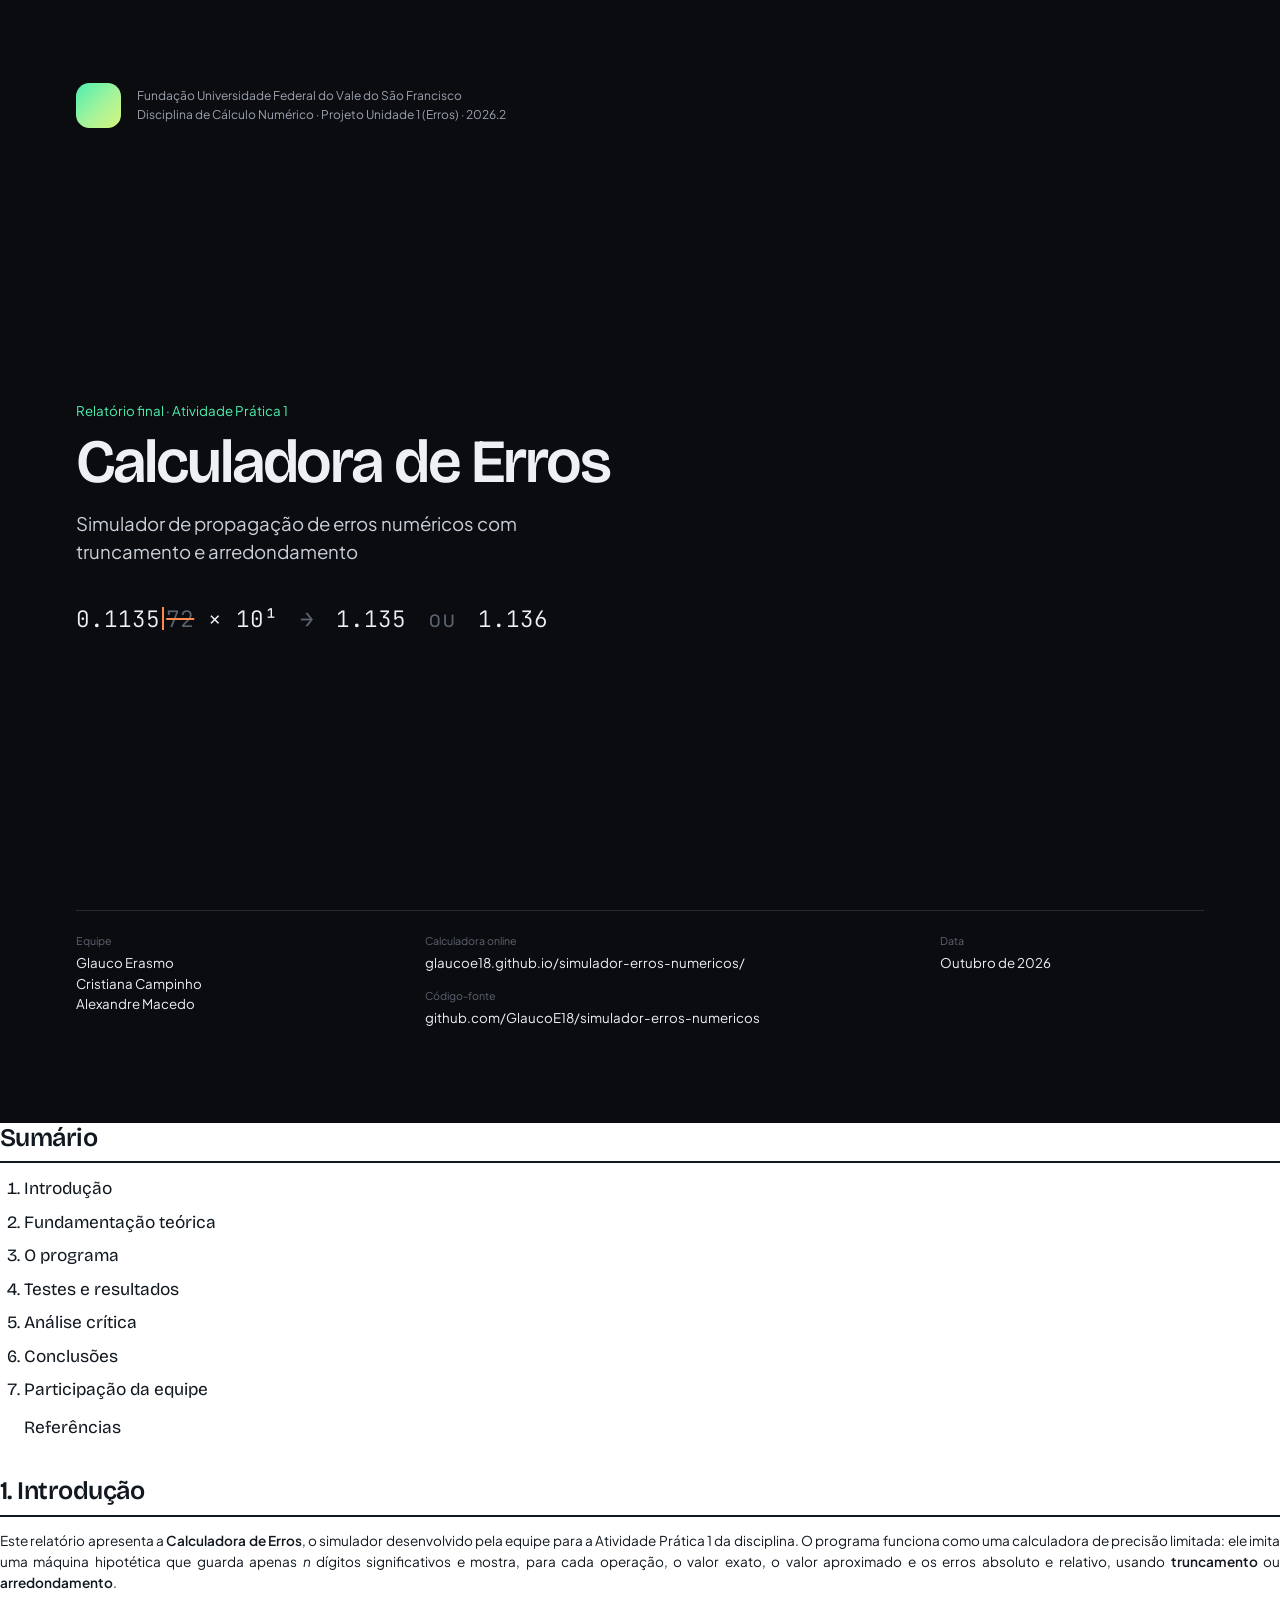
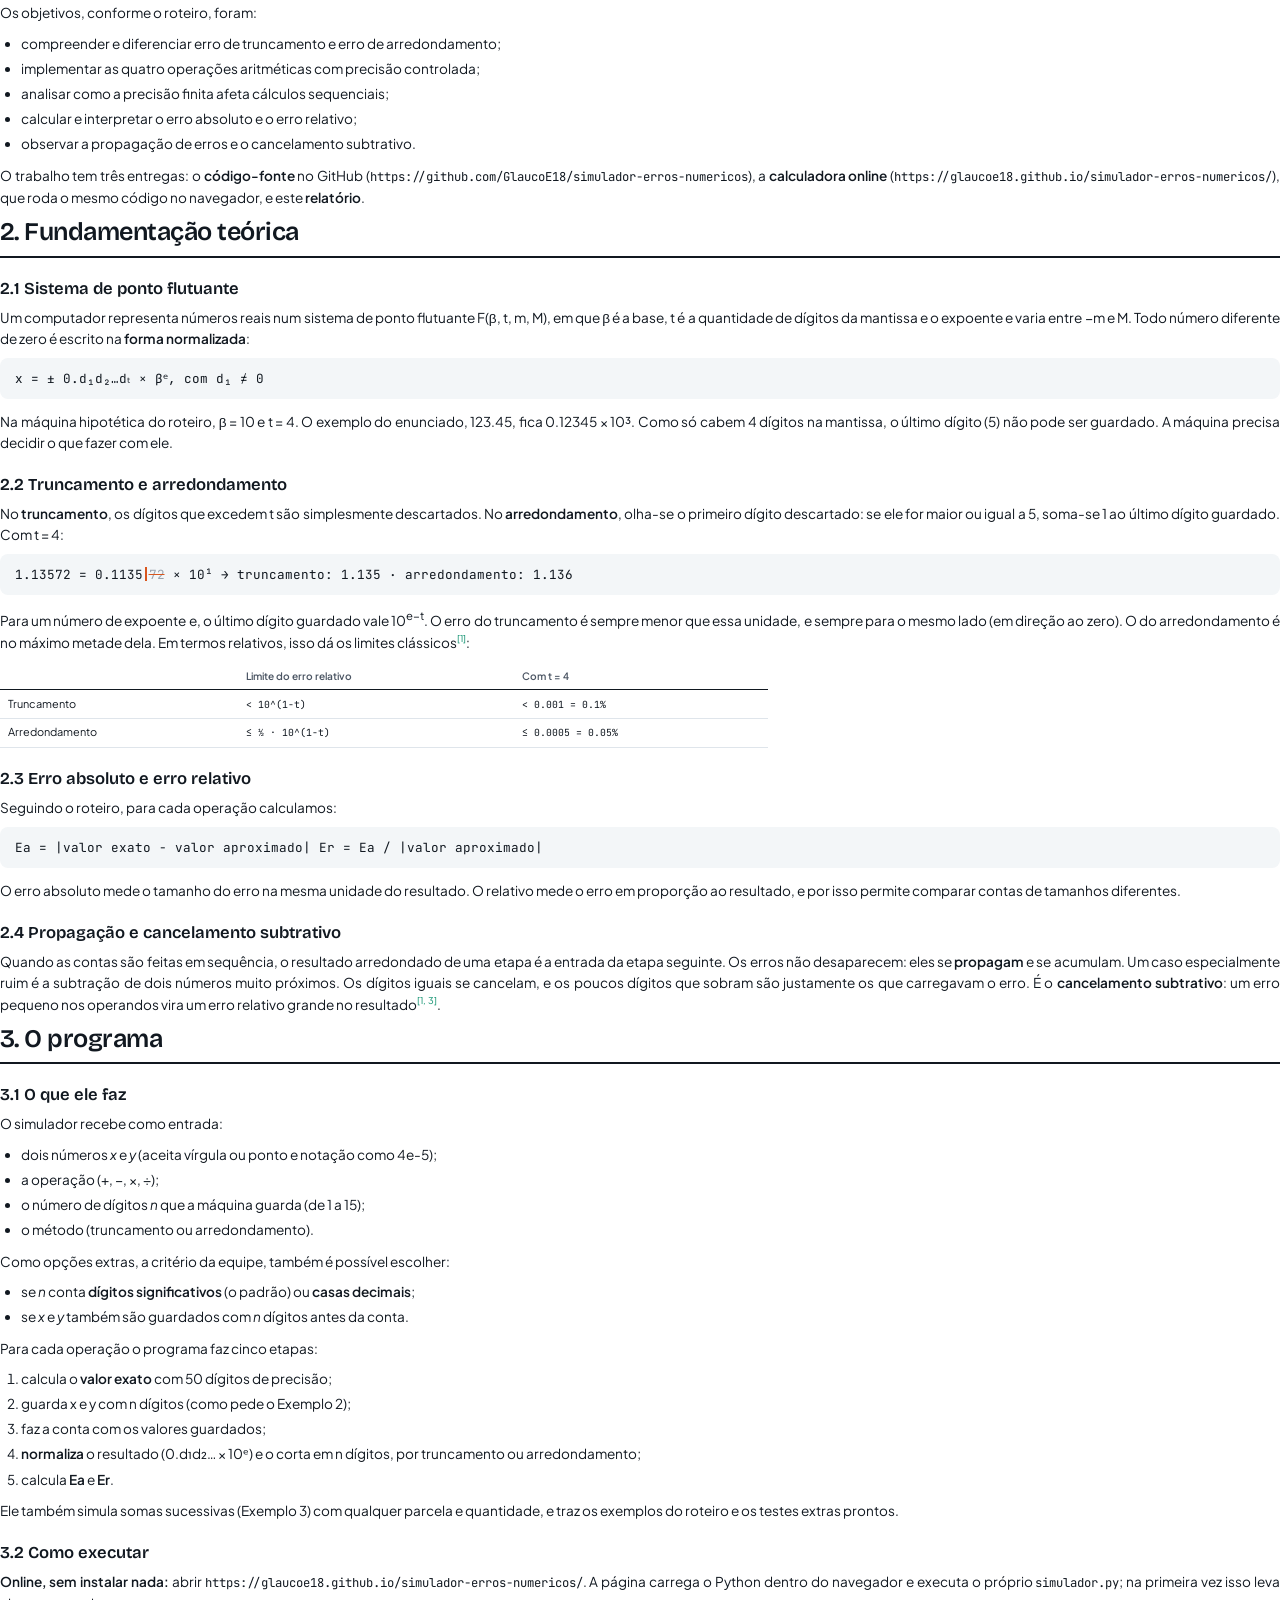
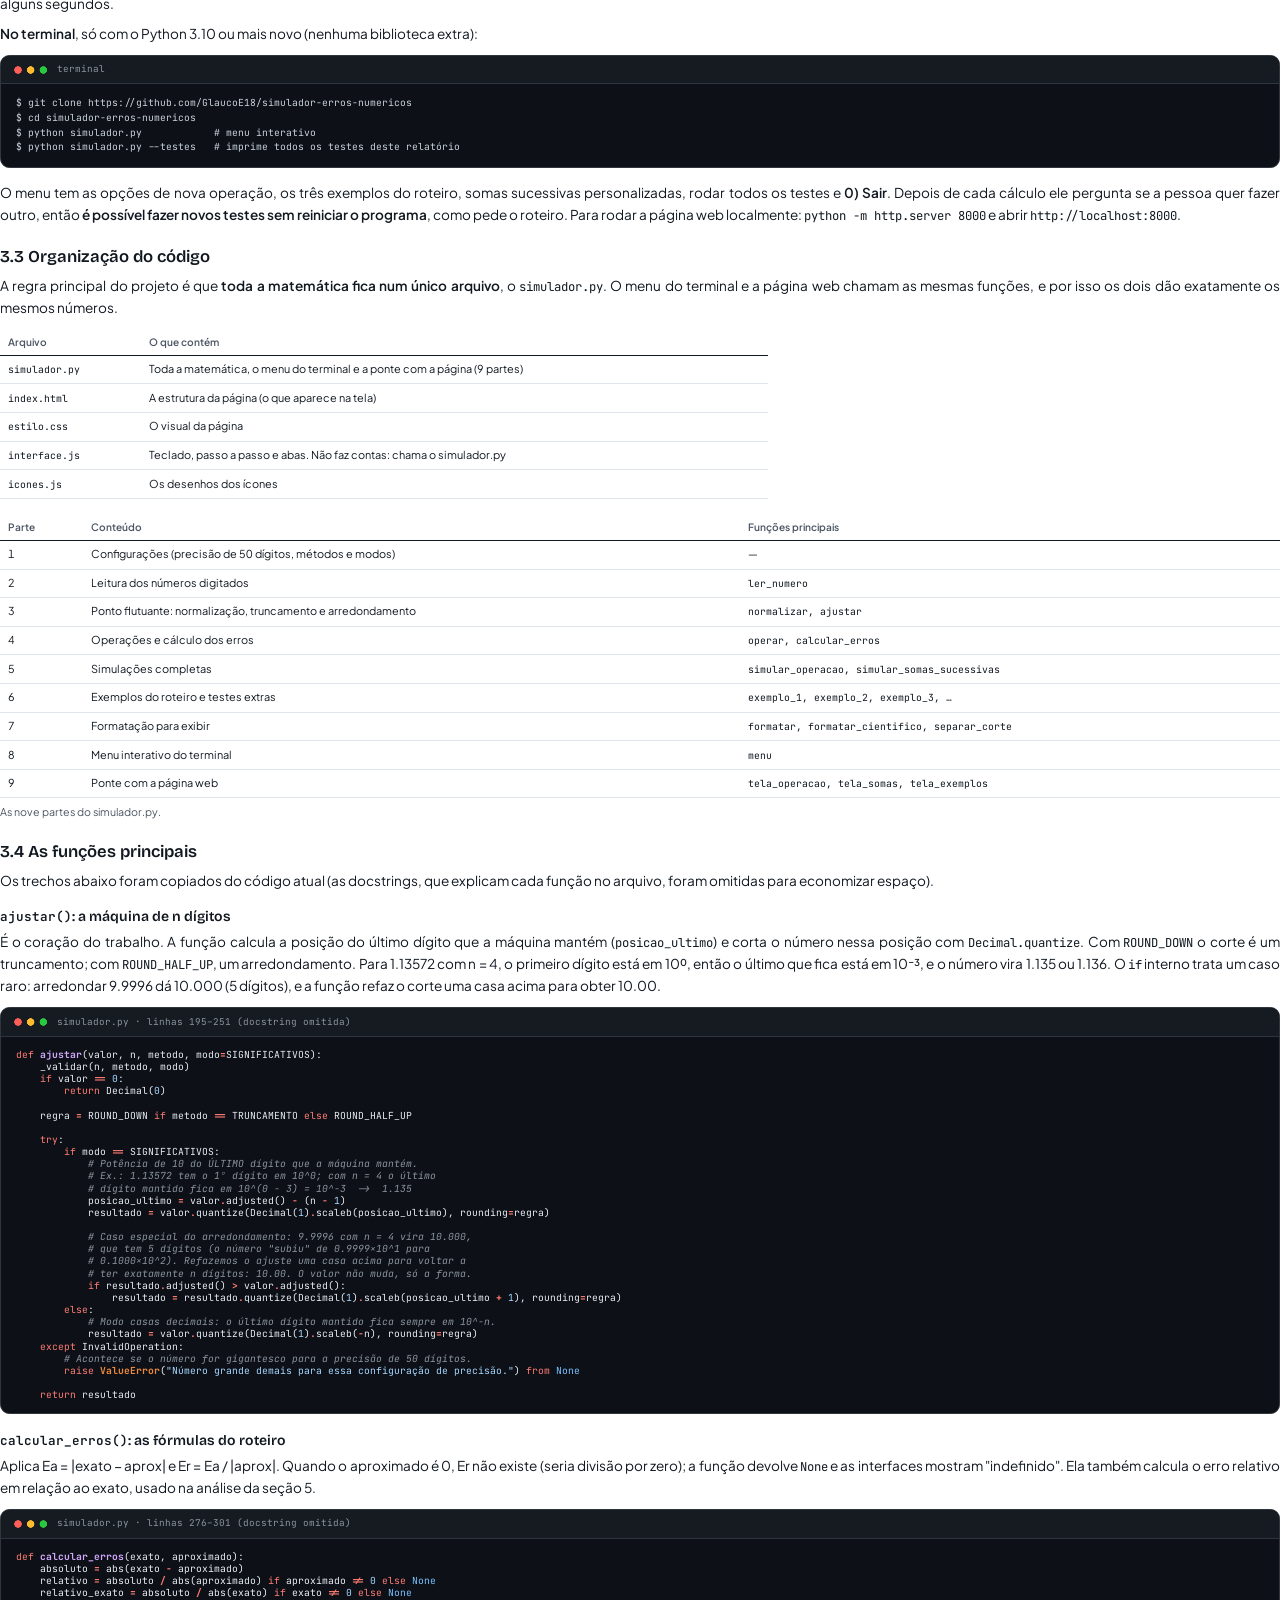
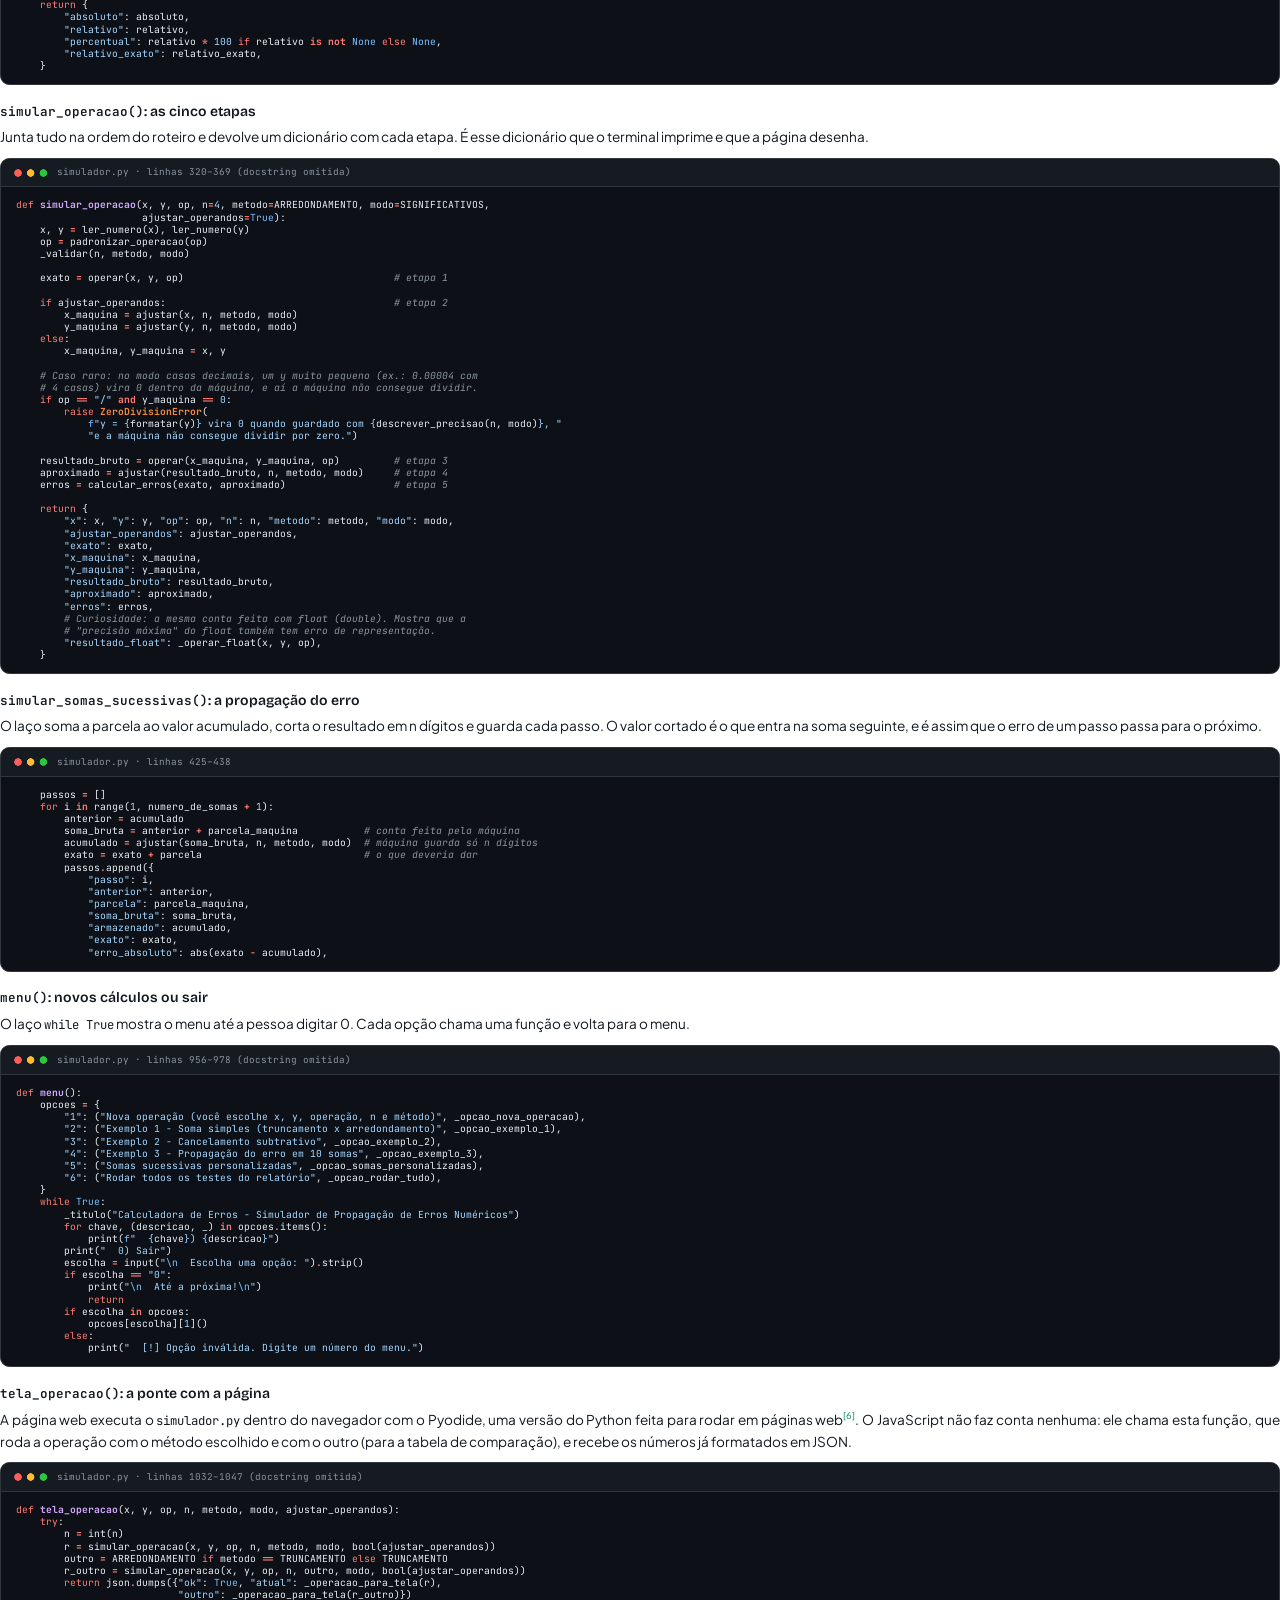
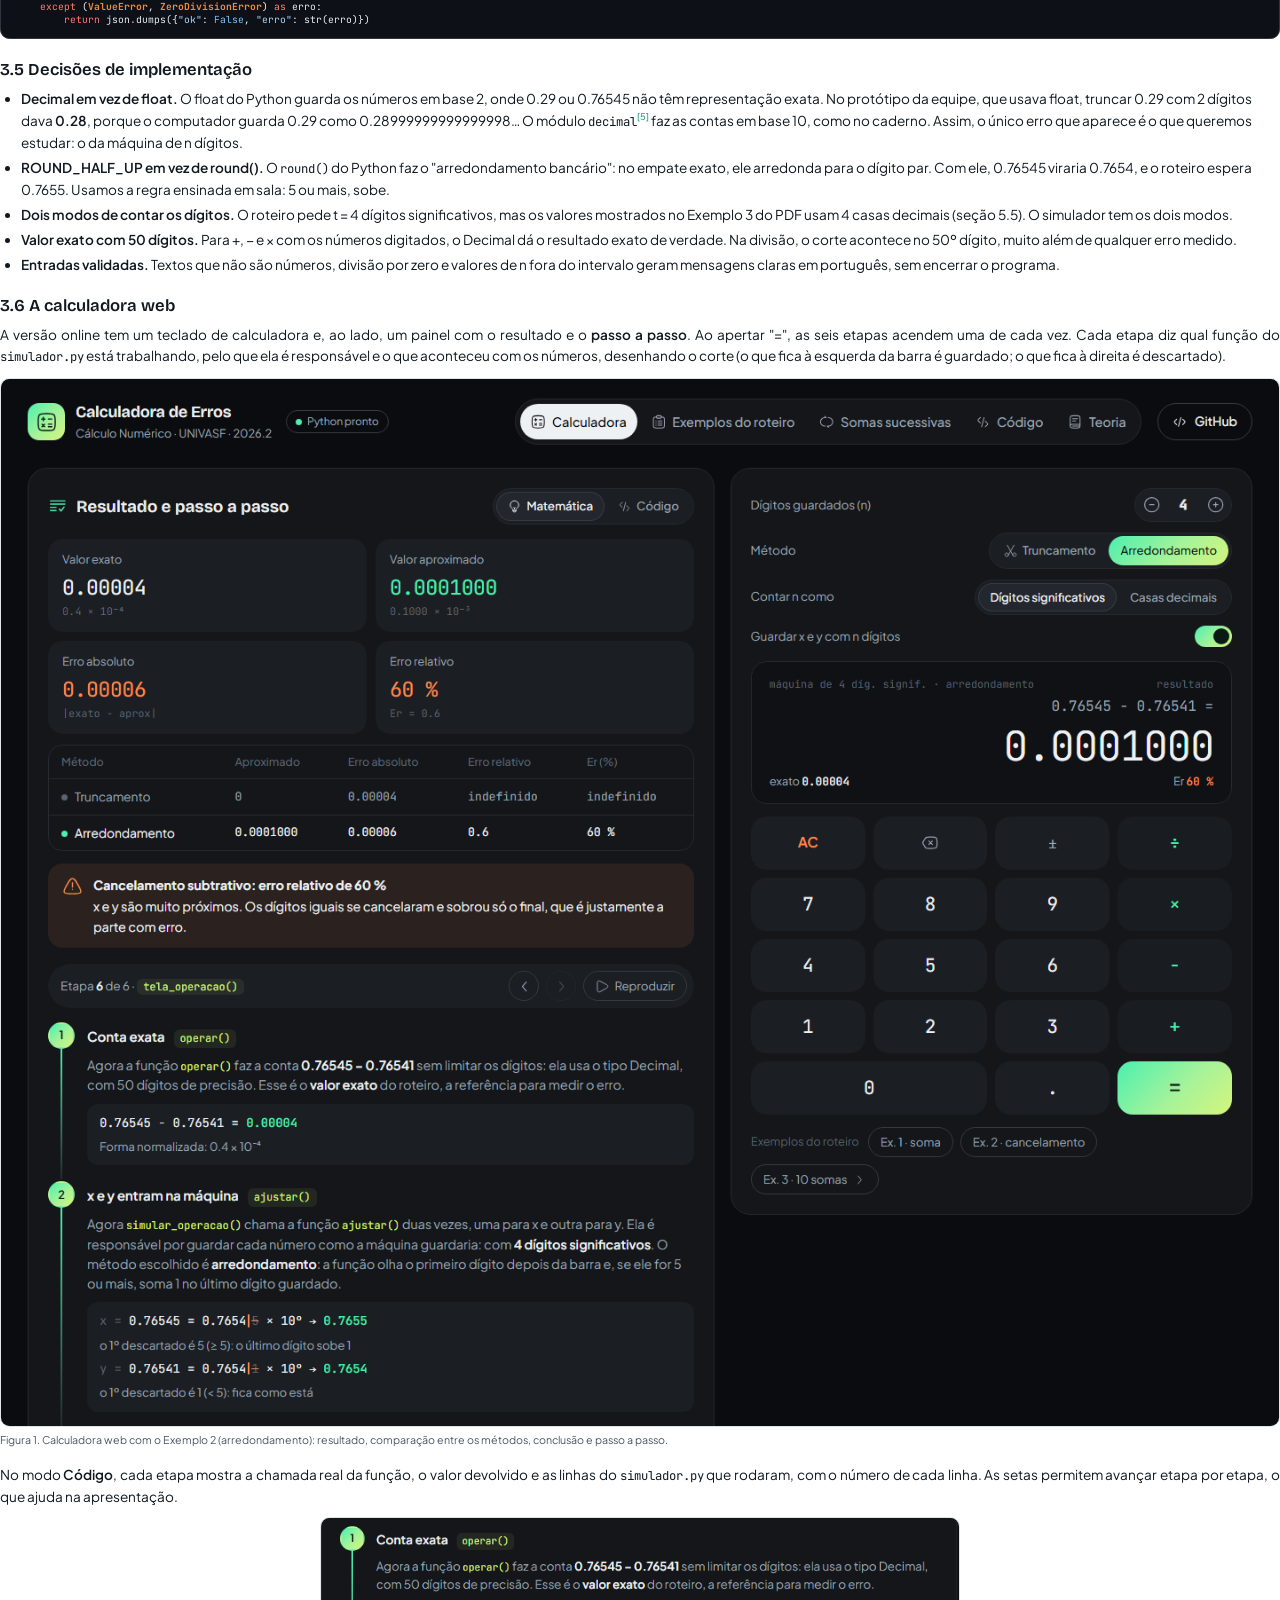
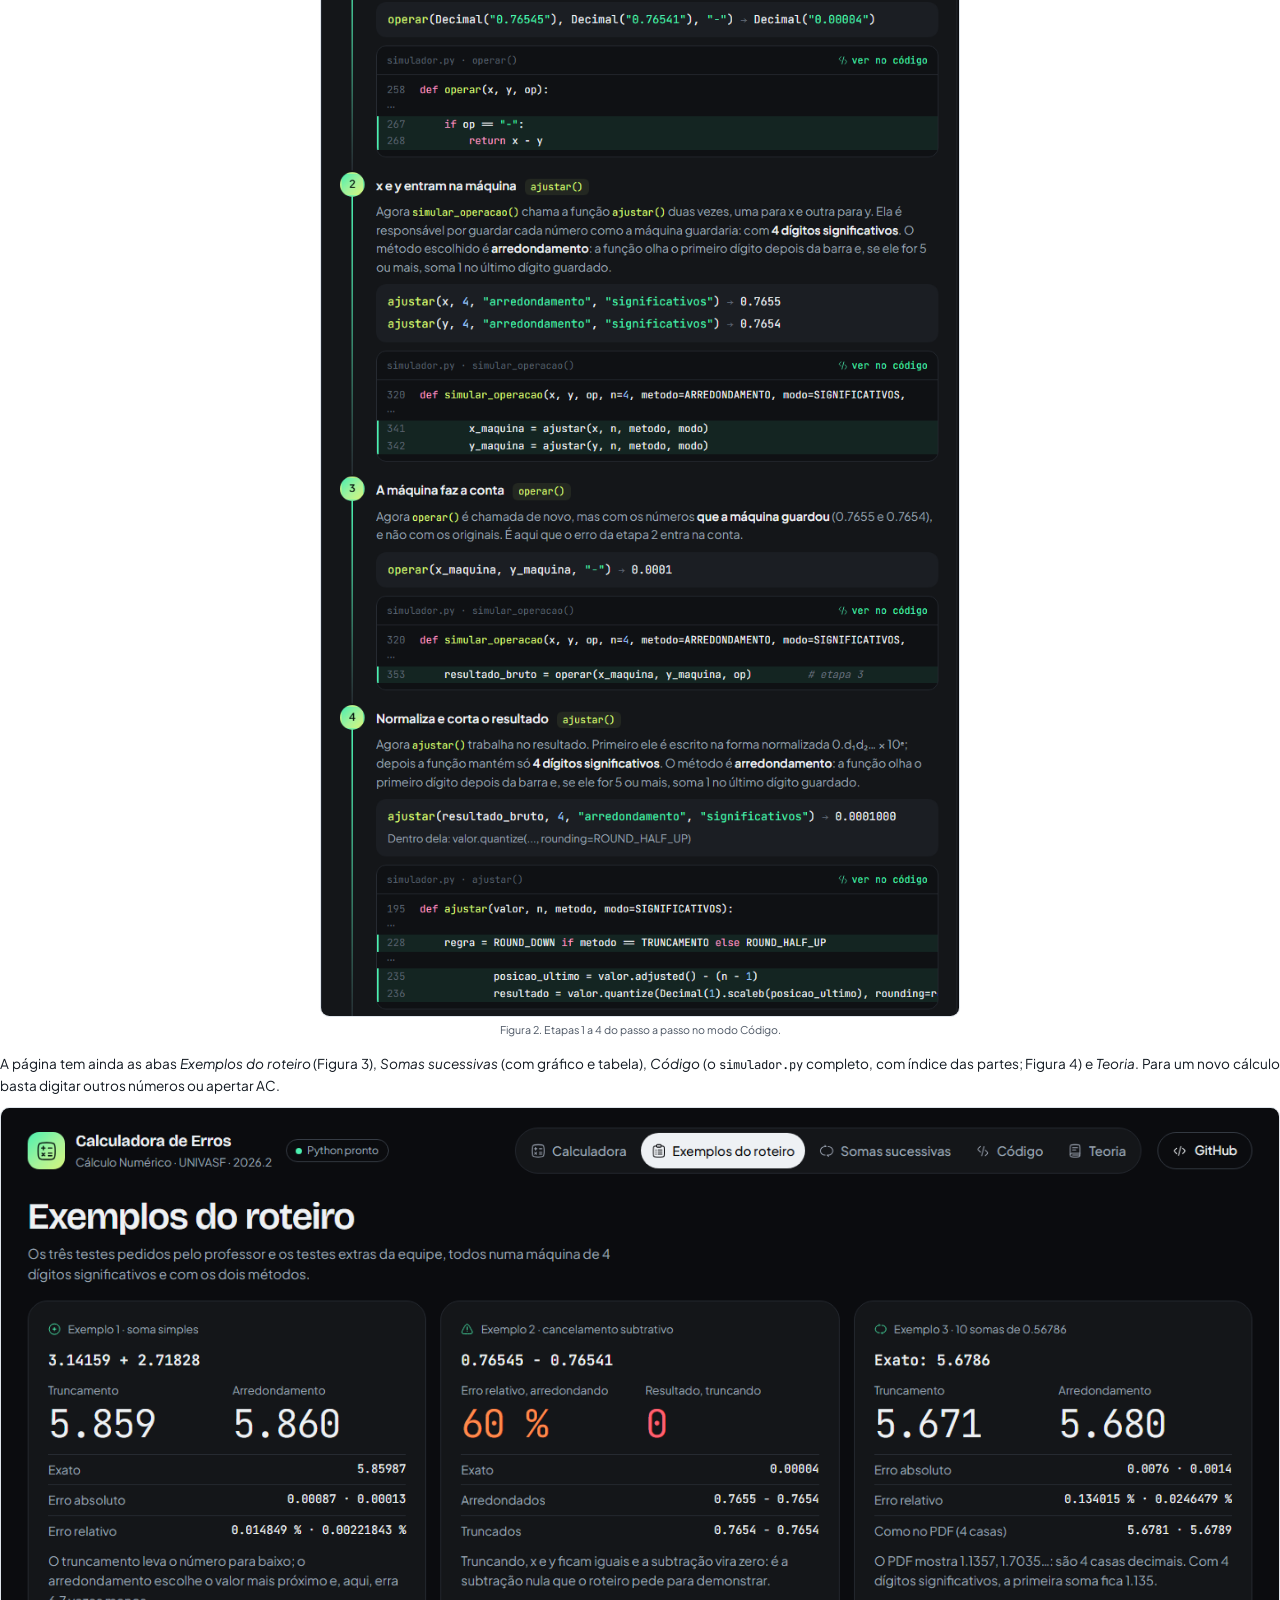
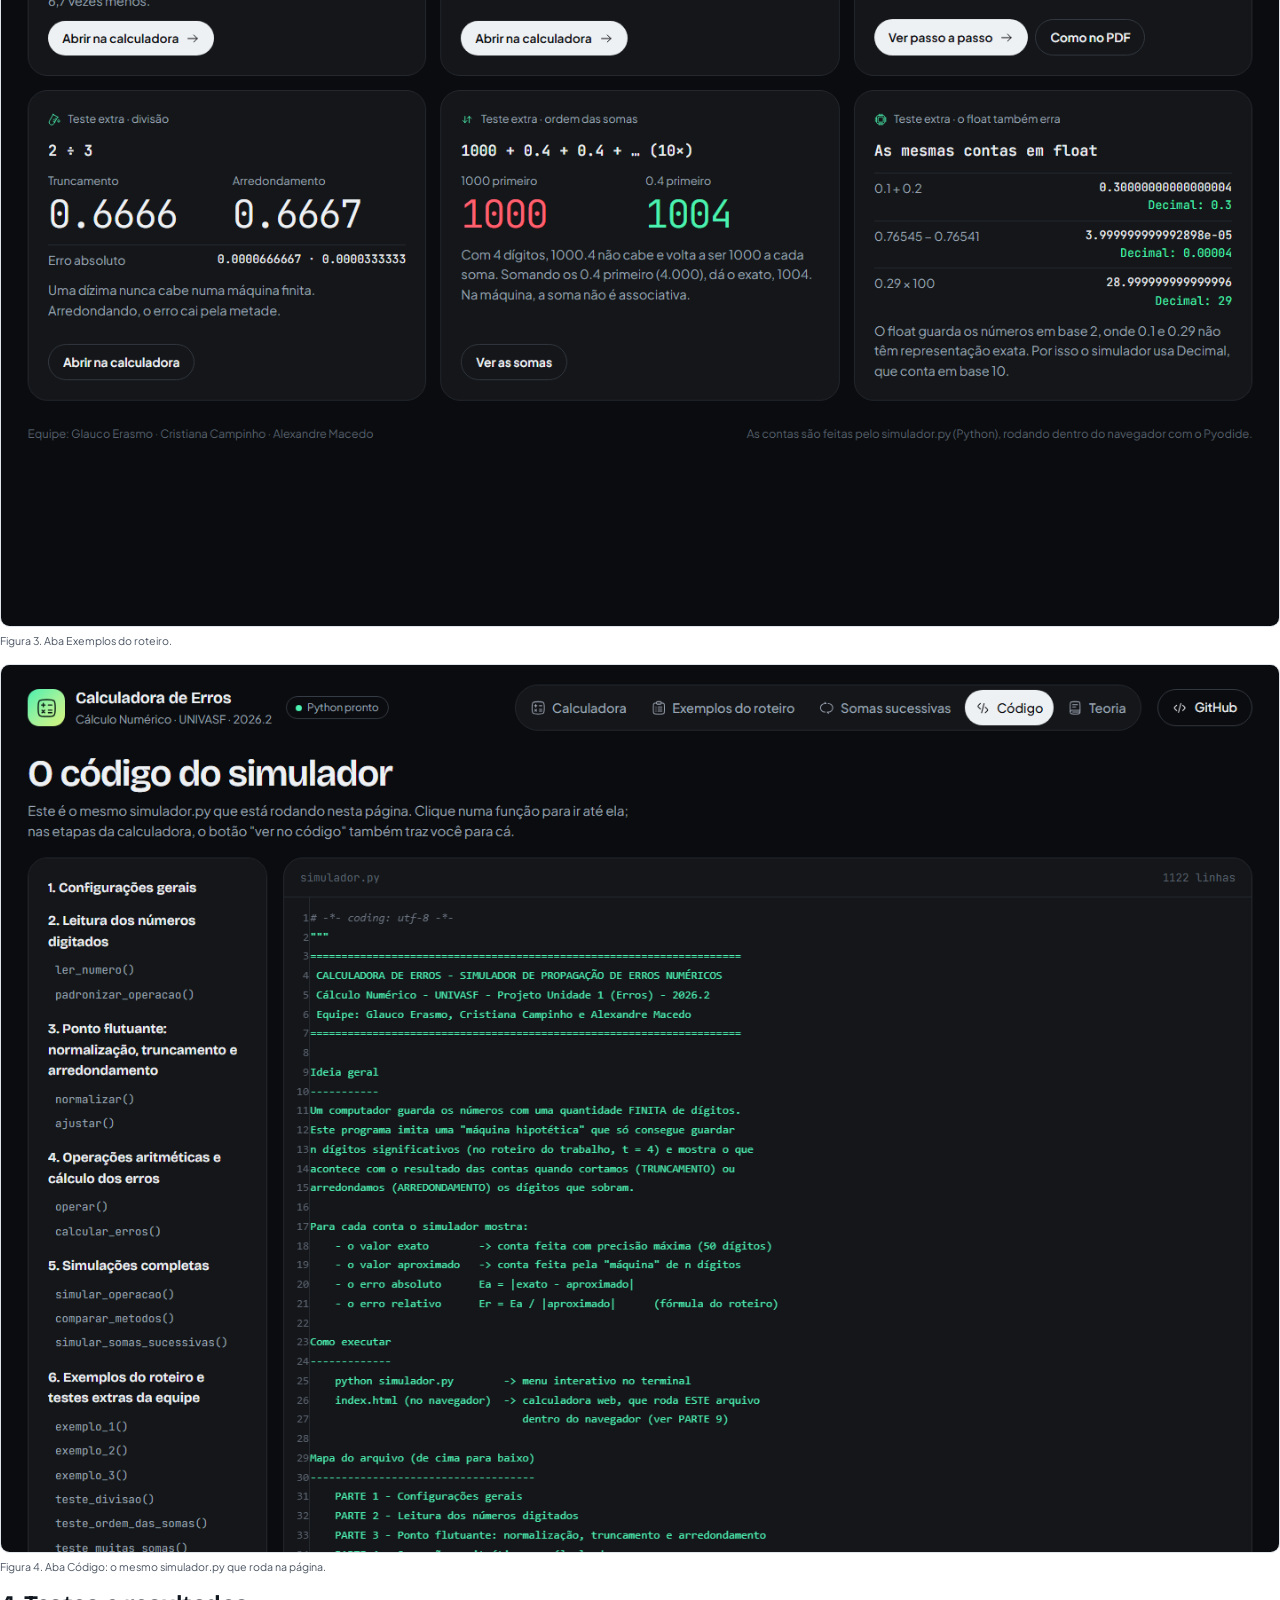
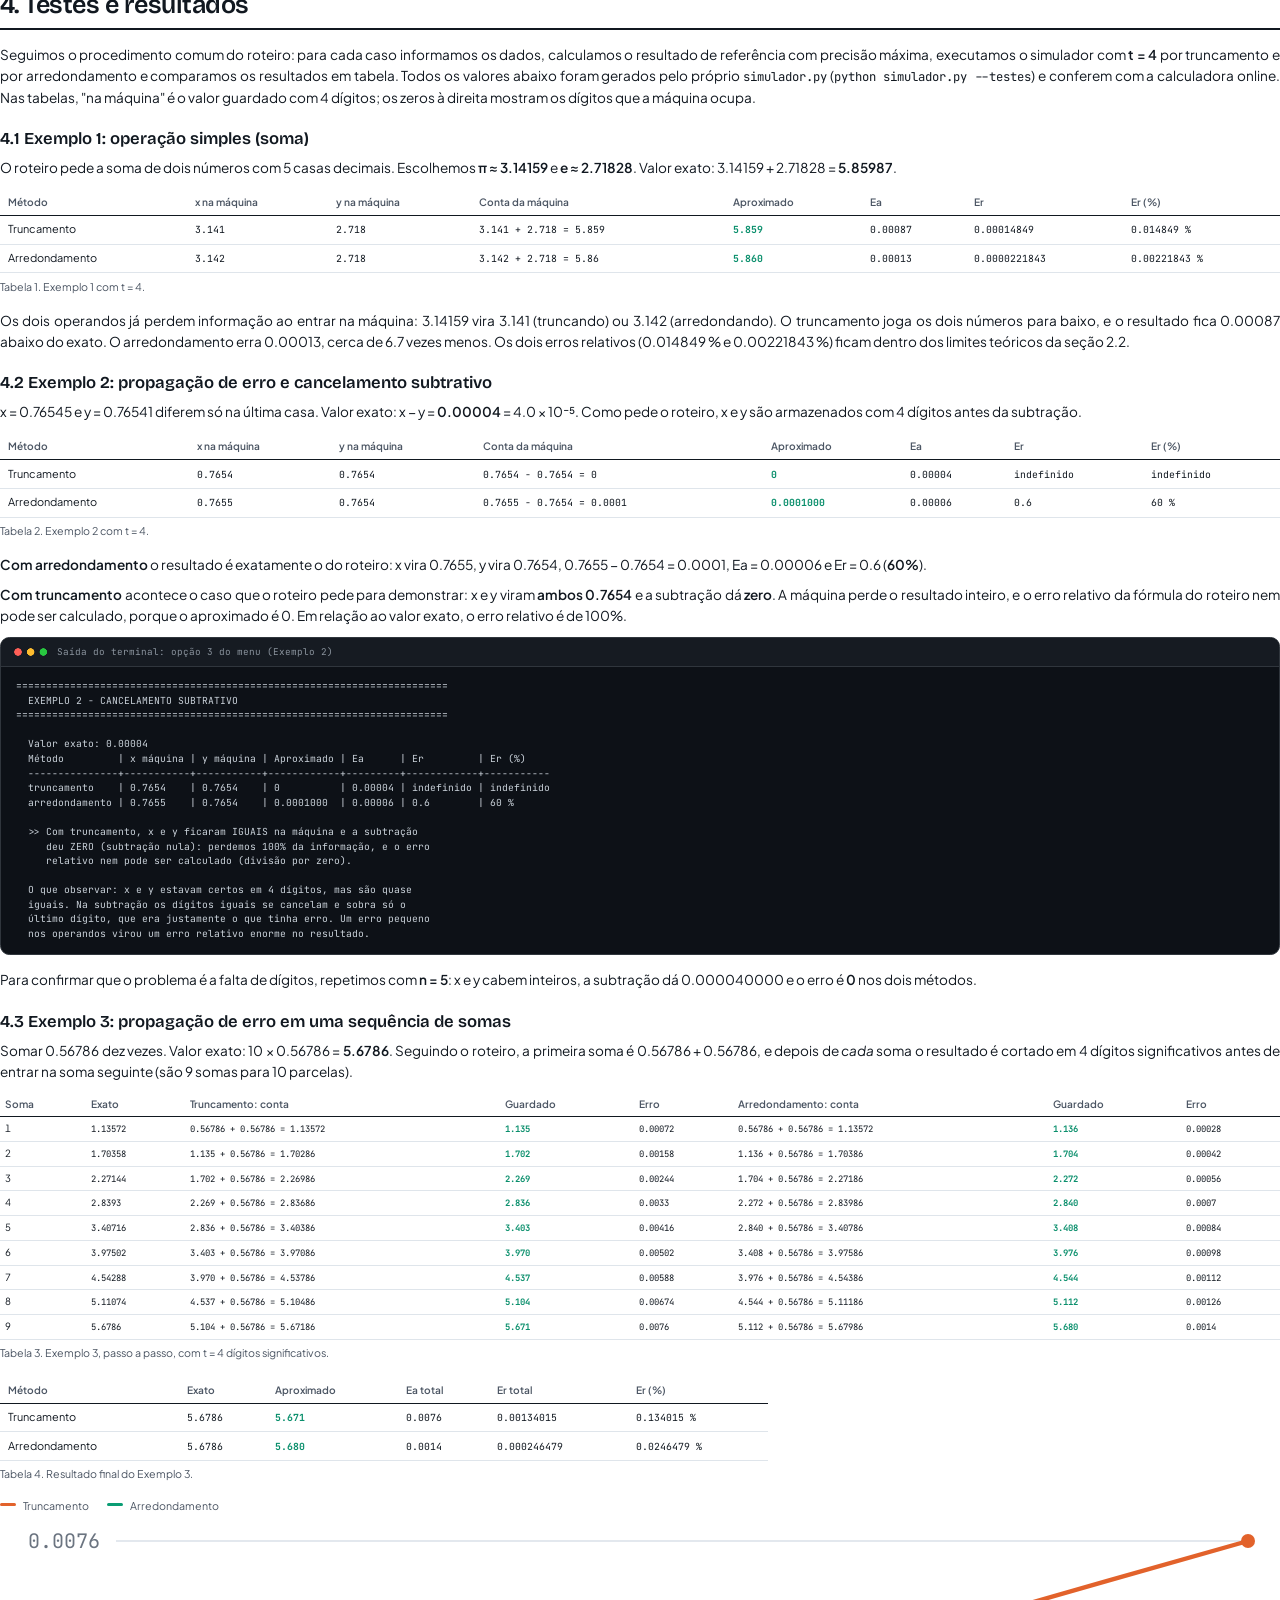
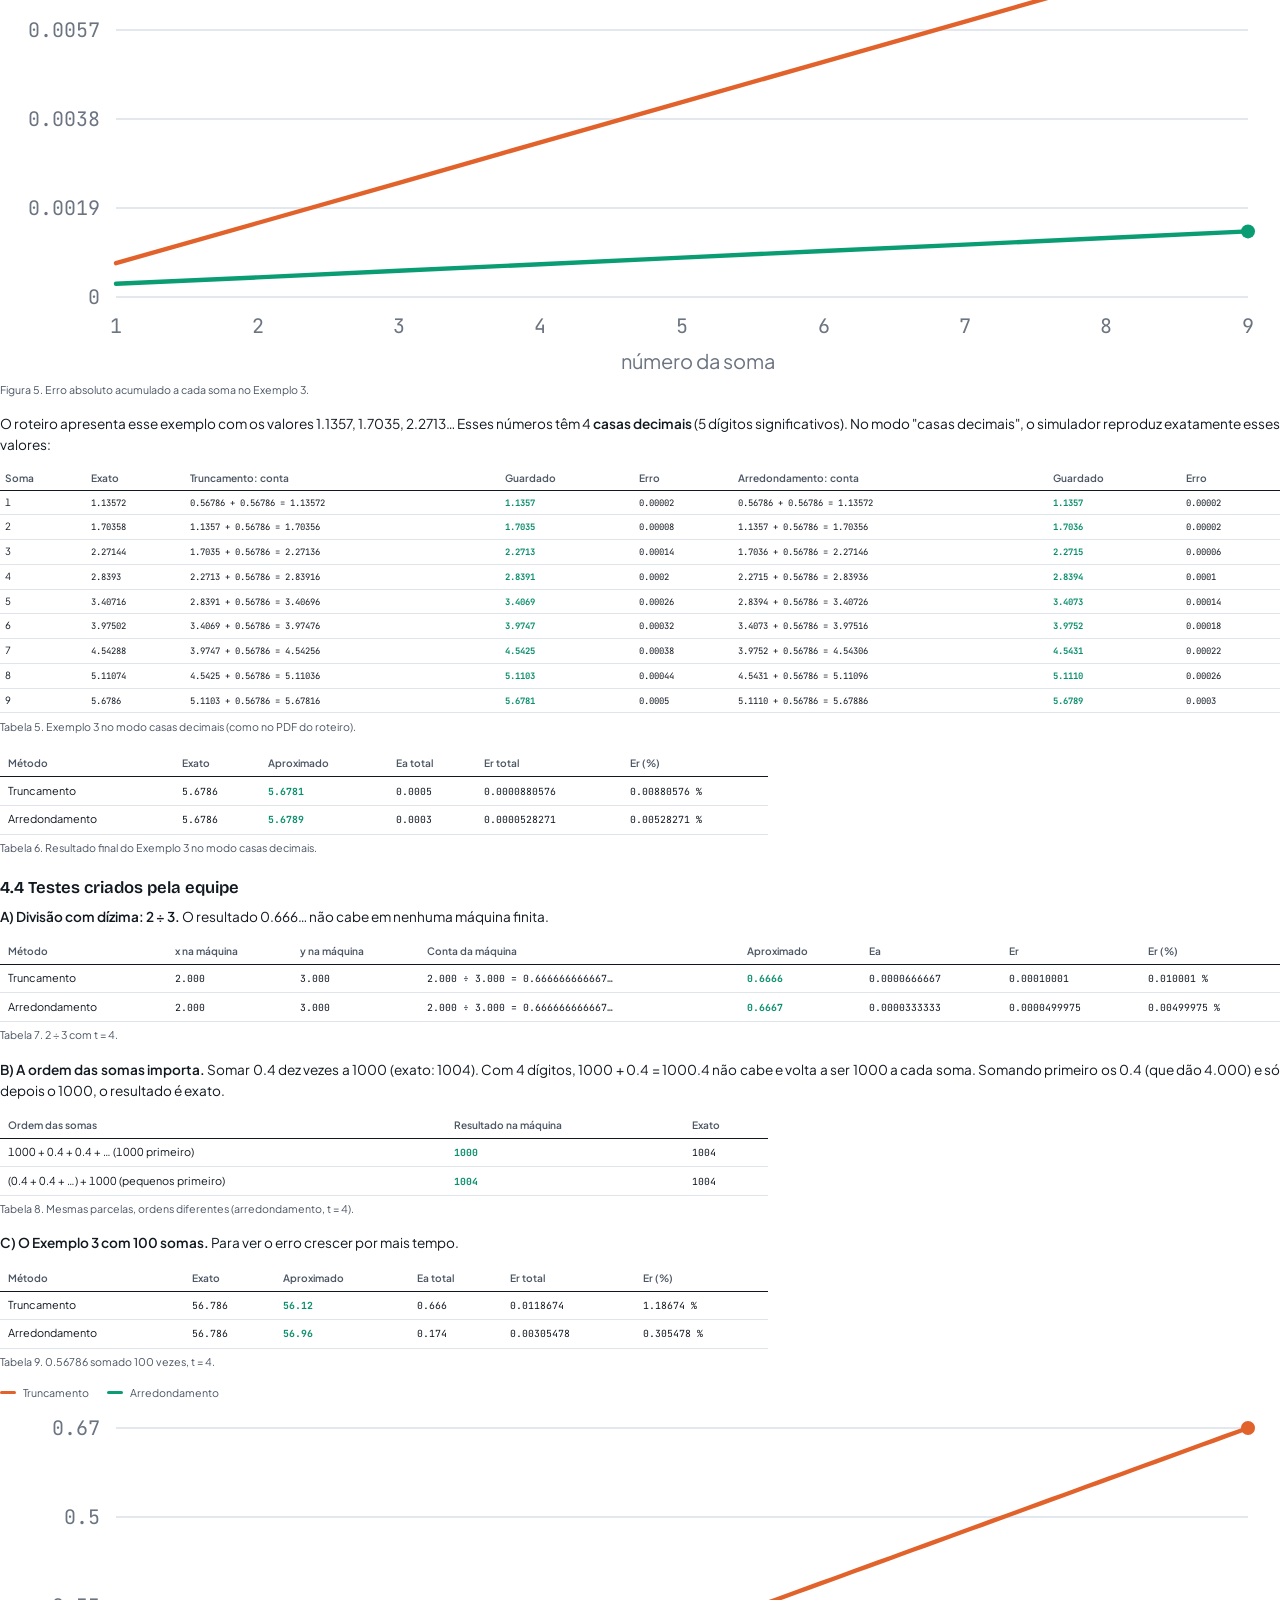
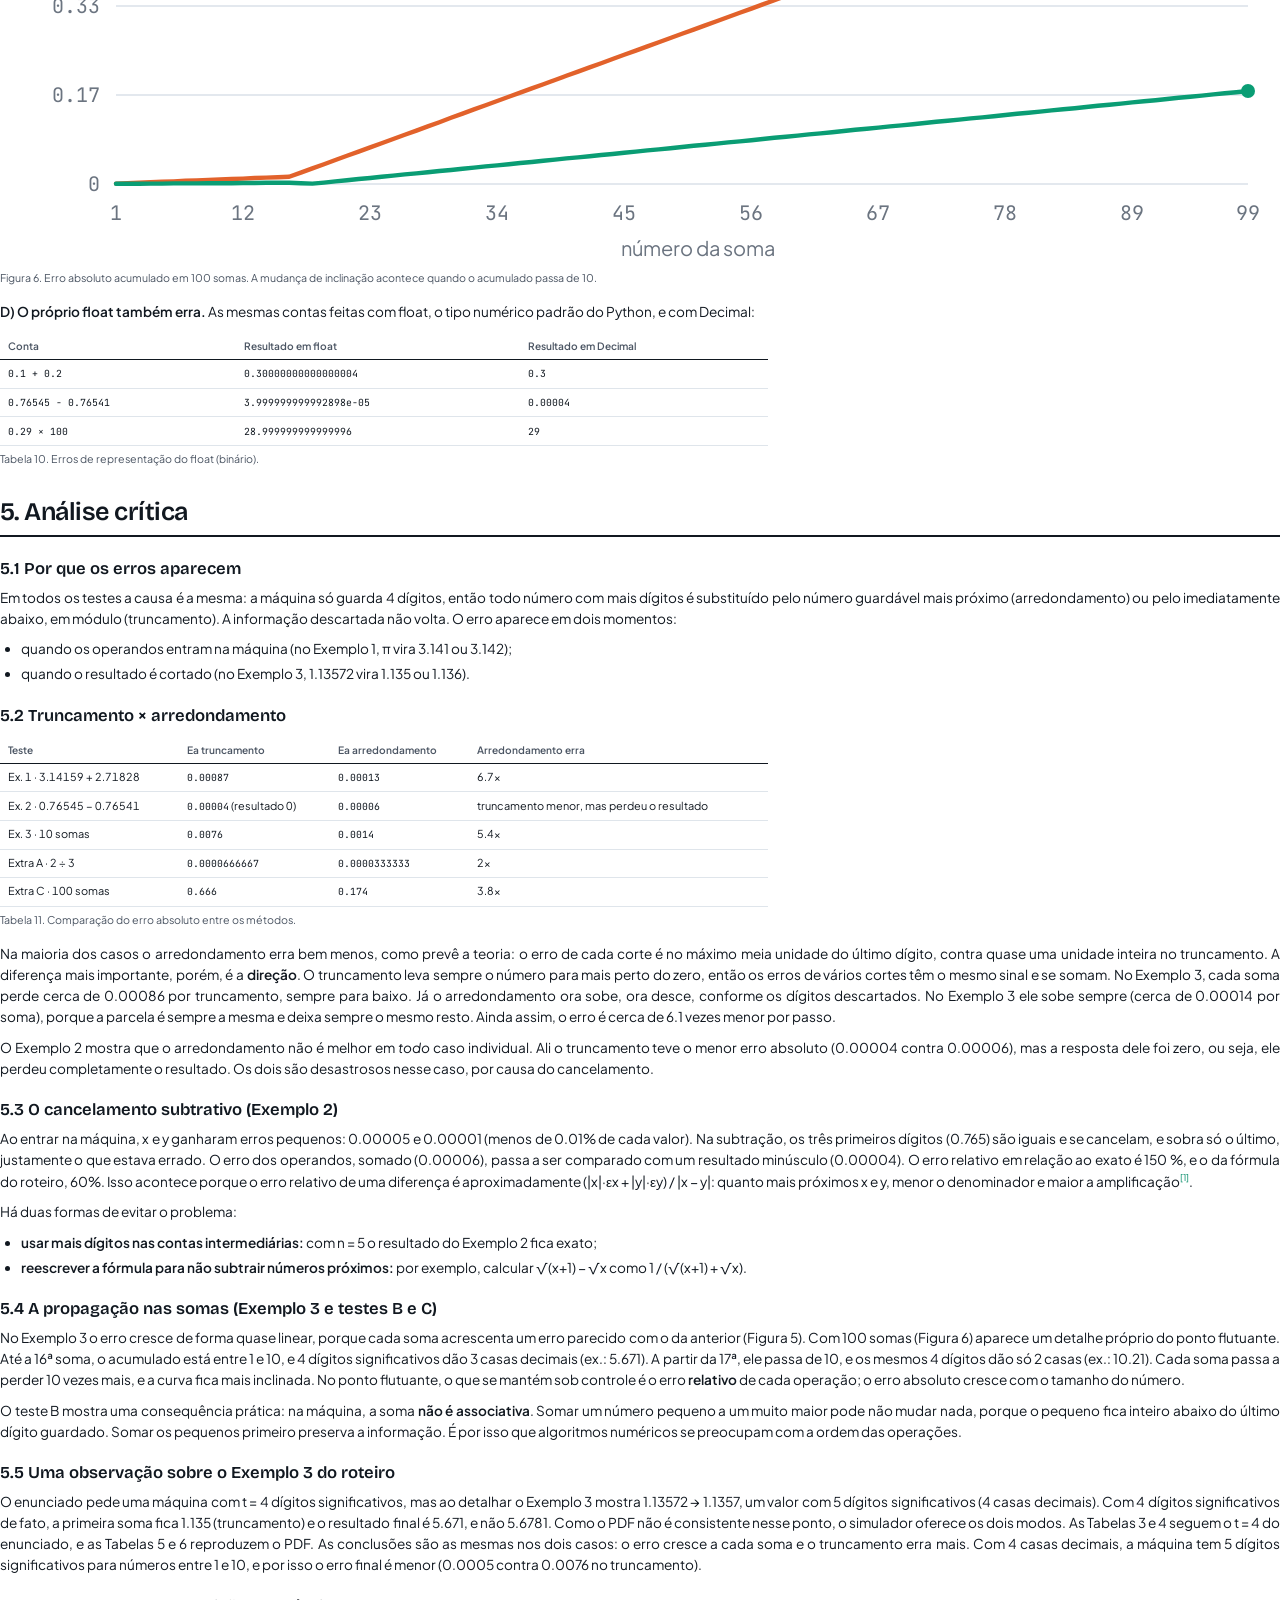
==== relatorio/relatorio.html @ 0e7a378c "Adiciona o relatório final (PDF e HTML de origem) Relatório com descrição do programa, como executar" ====
<!doctype html>
<html lang="pt-BR"><head><meta charset="utf-8">
<title>Calculadora de Erros · Relatório final</title>
<link rel="preconnect" href="https://fonts.googleapis.com"><link rel="preconnect" href="https://fonts.gstatic.com" crossorigin>
<link rel="stylesheet" href="https://fonts.googleapis.com/css2?family=Bricolage+Grotesque:opsz,wght@12..96,500;12..96,600&family=JetBrains+Mono:wght@300;400;500&family=Plus+Jakarta+Sans:ital,wght@0,400;0,500;0,600;1,400&display=swap">
<style>
/* Relatório para impressão (A4): páginas claras, blocos de código escuros como no editor. */
@page { size: A4; margin: 18mm 17mm 20mm;
  @bottom-left { content: "Calculadora de Erros · Cálculo Numérico · UNIVASF 2026.2"; font: 7.5pt "Plus Jakarta Sans", sans-serif; color: #8a94a3; }
  @bottom-right { content: counter(page); font: 8pt "JetBrains Mono", monospace; color: #8a94a3; } }
@page :first { margin: 0; @bottom-left { content: none; } @bottom-right { content: none; } }
:root { --tinta: #111820; --tinta-2: #4b5563; --tinta-3: #8a94a3; --linha: #dfe5eb; --suave: #f3f6f8;
  --menta: #0a8f6c; --menta-fundo: #e6f6f0; --laranja: #d9561d; --laranja-fundo: #fdf0e8;
  --f-ui: "Plus Jakarta Sans", "Segoe UI", sans-serif; --f-titulo: "Bricolage Grotesque", "Plus Jakarta Sans", sans-serif;
  --f-num: "JetBrains Mono", Consolas, monospace; }
* { box-sizing: border-box; }
html { -webkit-print-color-adjust: exact; print-color-adjust: exact; }
body { margin: 0; font-family: var(--f-ui); font-size: 10.2pt; line-height: 1.55; color: var(--tinta); background: #fff; }
a { color: inherit; text-decoration: none; }
h2, h3, h4 { font-family: var(--f-titulo); line-height: 1.2; break-after: avoid; text-wrap: balance; }
h2 { font-size: 19pt; font-weight: 600; letter-spacing: -.02em; margin: 0 0 10pt; padding-bottom: 6pt; border-bottom: 1.5pt solid var(--tinta); }
h3 { font-size: 12.5pt; font-weight: 600; margin: 16pt 0 6pt; }
h4 { font-size: 10.5pt; font-weight: 600; margin: 14pt 0 4pt; }
p { margin: 0 0 7pt; orphans: 3; widows: 3; text-align: justify; hyphens: auto; }
ul, ol { margin: 0 0 8pt; padding-left: 16pt; }
li { margin-bottom: 3pt; }
strong { font-weight: 600; }
sup.cit { font-size: 7pt; color: var(--menta); }
.mono { font-family: var(--f-num); font-size: .9em; }
section { break-before: page; }
section.capa { break-before: auto; }
section#s1 { break-before: auto; }
section#refs { break-before: auto; margin-top: 18pt; }
section#s5, section#s6, section#s7 { break-before: auto; margin-top: 22pt; }
.formula { font-family: var(--f-num); background: var(--suave); border-radius: 6pt; padding: 8pt 11pt; margin: 6pt 0 9pt; font-size: 9.5pt; break-inside: avoid; }
.barra { display: inline-block; width: 1.4pt; height: 1.05em; background: var(--laranja); vertical-align: -.15em; margin: 0 1.5pt; }
.d { color: #9aa3ae; text-decoration: line-through; text-decoration-color: var(--laranja); }
figure { margin: 8pt 0 11pt; break-inside: avoid; }
figcaption { font-size: 8pt; color: var(--tinta-2); margin-top: 4pt; }
figure.tabela table { width: 100%; border-collapse: collapse; font-size: 8.2pt; font-variant-numeric: tabular-nums; }
figure.tabela th { text-align: left; font-weight: 600; color: var(--tinta-2); font-size: 7.6pt; border-bottom: 1pt solid var(--tinta); padding: 4pt 6pt; }
figure.tabela td { border-bottom: .5pt solid var(--linha); padding: 4pt 6pt; vertical-align: top; }
figure.tabela td b.mono { color: var(--menta); }
figure.tabela.pequena table { font-size: 7.4pt; } figure.tabela.pequena td, figure.tabela.pequena th { padding: 3pt 4pt; }
figure.tabela.estreita table { width: auto; min-width: 60%; }
figure.codigo { border-radius: 7pt; overflow: hidden; background: #0d1117; border: .6pt solid #30363d; }
figure.codigo figcaption { margin: 0; font-family: var(--f-num); font-size: 7pt; color: #8b949e; padding: 5pt 10pt; background: #161b22; border-bottom: .6pt solid #30363d; display: flex; gap: 6pt; align-items: center; }
figure.codigo figcaption::before { content: ""; width: 26pt; height: 6pt; flex: none;
  background: radial-gradient(circle at 3pt 3pt, #ff5f57 2.6pt, transparent 3pt), radial-gradient(circle at 12.5pt 3pt, #febc2e 2.6pt, transparent 3pt), radial-gradient(circle at 22pt 3pt, #28c840 2.6pt, transparent 3pt); }
figure.codigo pre { margin: 0; padding: 9pt 11pt; font-family: var(--f-num); font-size: 7.3pt; line-height: 1.5; color: #e6edf3; white-space: pre-wrap; word-break: break-word; }
figure.codigo .highlight { background: none; }
figure.terminal pre { color: #c9d1d9; }
figure.imagem img { width: 100%; border-radius: 7pt; border: .6pt solid var(--linha); display: block; }
figure.imagem.estreita img { width: 50%; margin: 0 auto; }
figure.imagem.estreita figcaption { text-align: center; }
figure.grafico svg { width: 100%; height: auto; display: block; }
.legenda { display: flex; gap: 14pt; font-size: 8pt; color: var(--tinta-2); margin-bottom: 2pt; }
.legenda i { display: inline-block; width: 12pt; height: 2.5pt; border-radius: 2pt; vertical-align: 2.5pt; margin-right: 5pt; }
ol.conclusoes li { margin-bottom: 6pt; }
ol.referencias { font-size: 9pt; } ol.referencias li { margin-bottom: 5pt; text-align: left; }
.sumario ol { font-family: var(--f-titulo); font-size: 13pt; padding-left: 18pt; } .sumario li { margin-bottom: 5pt; }
.ref-sumario { font-family: var(--f-titulo); font-size: 13pt; margin-left: 18pt; }
h2.sem-numero { border-bottom: 1.5pt solid var(--tinta); }
.sumario { margin-bottom: 26pt; }

/* capa escura, com a identidade visual da calculadora */
.capa { height: 297mm; background: #0b0c0f; color: #eef1f4; padding: 22mm 20mm; display: flex; flex-direction: column; justify-content: space-between; break-after: page; }
.capa-topo { display: flex; gap: 12pt; align-items: center; font-size: 9pt; color: #9ba3b1; }
.capa-topo p { margin: 0; text-align: left; }
.logo { width: 34pt; height: 34pt; border-radius: 10pt; background: linear-gradient(135deg, #4cf0b0, #a6f39a 55%, #d6f57c); flex: none; }
.capa-rotulo { color: #4cf0b0; font-size: 10pt; margin-bottom: 8pt; text-align: left; }
.capa h1 { font-family: var(--f-titulo); font-size: 46pt; font-weight: 600; letter-spacing: -.035em; line-height: 1; margin: 0 0 12pt; }
.capa-sub { font-size: 14pt; color: #c9d0da; max-width: 120mm; text-align: left; }
.capa-corte { margin-top: 26pt; font-family: var(--f-num); font-size: 17pt; font-weight: 300; color: #eef1f4; }
.capa-corte .k { color: #eef1f4; } .capa-corte .d { color: #5c6471; text-decoration: line-through; text-decoration-color: #ff8a4c; }
.capa-corte .barra { background: #ff8a4c; width: 2pt; } .capa-corte .seta, .capa-corte .ou { color: #5c6471; margin: 0 6pt; }
.capa-base { display: grid; grid-template-columns: 1fr 1.5fr .8fr; gap: 14pt; border-top: .6pt solid #262a31; padding-top: 14pt; }
.capa-base p { margin: 2pt 0 8pt; font-size: 10pt; text-align: left; }
.capa-base .rot { font-size: 8pt; color: #5c6471; }
</style></head>
<body>
<!-- Gerado automaticamente a partir do simulador.py (números e trechos de código reais). -->

<section class="capa">
  <div class="capa-topo">
    <span class="logo"></span>
    <div><p>Fundação Universidade Federal do Vale do São Francisco</p><p>Disciplina de Cálculo Numérico · Projeto Unidade 1 (Erros) · 2026.2</p></div>
  </div>
  <div class="capa-meio">
    <p class="capa-rotulo">Relatório final · Atividade Prática 1</p>
    <h1>Calculadora de Erros</h1>
    <p class="capa-sub">Simulador de propagação de erros numéricos com truncamento e arredondamento</p>
    <div class="capa-corte"><span class="k">0.1135</span><span class="barra"></span><span class="d">72</span> × 10¹ <span class="seta">→</span> 1.135 <span class="ou">ou</span> 1.136</div>
  </div>
  <div class="capa-base">
    <div><span class="rot">Equipe</span><p>Glauco Erasmo<br>Cristiana Campinho<br>Alexandre Macedo</p></div>
    <div><span class="rot">Calculadora online</span><p>glaucoe18.github.io/simulador-erros-numericos/</p><span class="rot">Código-fonte</span><p>github.com/GlaucoE18/simulador-erros-numericos</p></div>
    <div><span class="rot">Data</span><p>Outubro de 2026</p></div>
  </div>
</section>

<section class="sumario">
  <h2 class="sem-numero">Sumário</h2>
  <ol>
    <li><a href="#s1">Introdução</a></li>
    <li><a href="#s2">Fundamentação teórica</a></li>
    <li><a href="#s3">O programa</a></li>
    <li><a href="#s4">Testes e resultados</a></li>
    <li><a href="#s5">Análise crítica</a></li>
    <li><a href="#s6">Conclusões</a></li>
    <li><a href="#s7">Participação da equipe</a></li>
  </ol>
  <p class="ref-sumario"><a href="#refs">Referências</a></p>
</section>

<section id="s1">
<h2>1. Introdução</h2>
<p>Este relatório apresenta a <strong>Calculadora de Erros</strong>, o simulador desenvolvido pela equipe para a
Atividade Prática 1 da disciplina. O programa funciona como uma calculadora de precisão limitada: ele imita uma
máquina hipotética que guarda apenas <em>n</em> dígitos significativos e mostra, para cada operação, o valor exato,
o valor aproximado e os erros absoluto e relativo, usando <strong>truncamento</strong> ou <strong>arredondamento</strong>.</p>
<p>Os objetivos, conforme o roteiro, foram:</p>
<ul>
  <li>compreender e diferenciar erro de truncamento e erro de arredondamento;</li>
  <li>implementar as quatro operações aritméticas com precisão controlada;</li>
  <li>analisar como a precisão finita afeta cálculos sequenciais;</li>
  <li>calcular e interpretar o erro absoluto e o erro relativo;</li>
  <li>observar a propagação de erros e o cancelamento subtrativo.</li>
</ul>
<p>O trabalho tem três entregas: o <strong>código-fonte</strong> no GitHub (<span class="mono">https://github.com/GlaucoE18/simulador-erros-numericos</span>), a <strong>calculadora
online</strong> (<span class="mono">https://glaucoe18.github.io/simulador-erros-numericos/</span>), que roda o mesmo código no navegador, e este <strong>relatório</strong>.</p>
</section>

<section id="s2">
<h2>2. Fundamentação teórica</h2>
<h3>2.1 Sistema de ponto flutuante</h3>
<p>Um computador representa números reais num sistema de ponto flutuante F(β, t, m, M), em que β é a base, t é a
quantidade de dígitos da mantissa e o expoente e varia entre −m e M. Todo número diferente de zero é escrito na
<strong>forma normalizada</strong>:</p>
<div class="formula">x = ± 0.d₁d₂…dₜ × βᵉ,   com d₁ ≠ 0</div>
<p>Na máquina hipotética do roteiro, β = 10 e t = 4. O exemplo do enunciado, 123.45, fica 0.12345 × 10³. Como só
cabem 4 dígitos na mantissa, o último dígito (5) não pode ser guardado. A máquina precisa decidir o que fazer com ele.</p>

<h3>2.2 Truncamento e arredondamento</h3>
<p>No <strong>truncamento</strong>, os dígitos que excedem t são simplesmente descartados. No <strong>arredondamento</strong>,
olha-se o primeiro dígito descartado: se ele for maior ou igual a 5, soma-se 1 ao último dígito guardado. Com t = 4:</p>
<div class="formula">1.13572 = 0.1135<span class="barra"></span><span class="d">72</span> × 10¹   →   truncamento: 1.135   ·   arredondamento: 1.136</div>
<p>Para um número de expoente e, o último dígito guardado vale 10<sup>e−t</sup>. O erro do truncamento é sempre
menor que essa unidade, e sempre para o mesmo lado (em direção ao zero). O do arredondamento é no máximo metade dela.
Em termos relativos, isso dá os limites clássicos<sup class="cit">[1]</sup>:</p>
<figure class="tabela estreita"><table><thead><tr><th></th><th>Limite do erro relativo</th><th>Com t = 4</th></tr></thead><tbody><tr><td>Truncamento</td><td><span class="mono">&lt; 10^(1−t)</span></td><td><span class="mono">&lt; 0.001 = 0.1%</span></td></tr><tr><td>Arredondamento</td><td><span class="mono">≤ ½ · 10^(1−t)</span></td><td><span class="mono">≤ 0.0005 = 0.05%</span></td></tr></tbody></table></figure>

<h3>2.3 Erro absoluto e erro relativo</h3>
<p>Seguindo o roteiro, para cada operação calculamos:</p>
<div class="formula">Ea = |valor exato − valor aproximado|        Er = Ea / |valor aproximado|</div>
<p>O erro absoluto mede o tamanho do erro na mesma unidade do resultado. O relativo mede o erro em proporção ao
resultado, e por isso permite comparar contas de tamanhos diferentes.</p>

<h3>2.4 Propagação e cancelamento subtrativo</h3>
<p>Quando as contas são feitas em sequência, o resultado arredondado de uma etapa é a entrada da etapa seguinte. Os
erros não desaparecem: eles se <strong>propagam</strong> e se acumulam. Um caso especialmente ruim é a subtração
de dois números muito próximos. Os dígitos iguais se cancelam, e os poucos dígitos que sobram são justamente os que
carregavam o erro. É o <strong>cancelamento subtrativo</strong>: um erro pequeno nos operandos vira um erro relativo
grande no resultado<sup class="cit">[1, 3]</sup>.</p>
</section>

<section id="s3">
<h2>3. O programa</h2>
<h3>3.1 O que ele faz</h3>
<p>O simulador recebe como entrada:</p>
<ul>
  <li>dois números <em>x</em> e <em>y</em> (aceita vírgula ou ponto e notação como 4e-5);</li>
  <li>a operação (+, −, ×, ÷);</li>
  <li>o número de dígitos <em>n</em> que a máquina guarda (de 1 a 15);</li>
  <li>o método (truncamento ou arredondamento).</li>
</ul>
<p>Como opções extras, a critério da equipe, também é possível escolher:</p>
<ul>
  <li>se <em>n</em> conta <strong>dígitos significativos</strong> (o padrão) ou <strong>casas decimais</strong>;</li>
  <li>se <em>x</em> e <em>y</em> também são guardados com <em>n</em> dígitos antes da conta.</li>
</ul>
<p>Para cada operação o programa faz cinco etapas:</p>
<ol>
  <li>calcula o <strong>valor exato</strong> com 50 dígitos de precisão;</li>
  <li>guarda x e y com n dígitos (como pede o Exemplo 2);</li>
  <li>faz a conta com os valores guardados;</li>
  <li><strong>normaliza</strong> o resultado (0.d₁d₂… × 10ᵉ) e o corta em n dígitos, por truncamento ou arredondamento;</li>
  <li>calcula <strong>Ea</strong> e <strong>Er</strong>.</li>
</ol>
<p>Ele também simula somas sucessivas (Exemplo 3) com qualquer parcela e quantidade, e traz os exemplos do roteiro e
os testes extras prontos.</p>

<h3>3.2 Como executar</h3>
<p><strong>Online, sem instalar nada:</strong> abrir <span class="mono">https://glaucoe18.github.io/simulador-erros-numericos/</span>. A página carrega o Python dentro do navegador e
executa o próprio <span class="mono">simulador.py</span>; na primeira vez isso leva alguns segundos.</p>
<p><strong>No terminal</strong>, só com o Python 3.10 ou mais novo (nenhuma biblioteca extra):</p>
<figure class="codigo terminal"><figcaption>terminal</figcaption><div class="codigo-corpo"><pre>$ git clone https://github.com/GlaucoE18/simulador-erros-numericos
$ cd simulador-erros-numericos
$ python simulador.py            # menu interativo
$ python simulador.py --testes   # imprime todos os testes deste relatório</pre></div></figure>
<p>O menu tem as opções de nova operação, os três exemplos do roteiro, somas sucessivas personalizadas, rodar todos
os testes e <strong>0) Sair</strong>. Depois de cada cálculo ele pergunta se a pessoa quer fazer outro, então
<strong>é possível fazer novos testes sem reiniciar o programa</strong>, como pede o roteiro. Para rodar a página
web localmente: <span class="mono">python -m http.server 8000</span> e abrir <span class="mono">http://localhost:8000</span>.</p>

<h3>3.3 Organização do código</h3>
<p>A regra principal do projeto é que <strong>toda a matemática fica num único arquivo</strong>, o
<span class="mono">simulador.py</span>. O menu do terminal e a página web chamam as mesmas funções, e por isso os dois
dão exatamente os mesmos números.</p>
<figure class="tabela estreita"><table><thead><tr><th>Arquivo</th><th>O que contém</th></tr></thead><tbody><tr><td><span class="mono">simulador.py</span></td><td>Toda a matemática, o menu do terminal e a ponte com a página (9 partes)</td></tr><tr><td><span class="mono">index.html</span></td><td>A estrutura da página (o que aparece na tela)</td></tr><tr><td><span class="mono">estilo.css</span></td><td>O visual da página</td></tr><tr><td><span class="mono">interface.js</span></td><td>Teclado, passo a passo e abas. Não faz contas: chama o simulador.py</td></tr><tr><td><span class="mono">icones.js</span></td><td>Os desenhos dos ícones</td></tr></tbody></table></figure>
<figure class="tabela "><table><thead><tr><th>Parte</th><th>Conteúdo</th><th>Funções principais</th></tr></thead><tbody><tr><td>1</td><td>Configurações (precisão de 50 dígitos, métodos e modos)</td><td>—</td></tr><tr><td>2</td><td>Leitura dos números digitados</td><td><span class="mono">ler_numero</span></td></tr><tr><td>3</td><td>Ponto flutuante: normalização, truncamento e arredondamento</td><td><span class="mono">normalizar, ajustar</span></td></tr><tr><td>4</td><td>Operações e cálculo dos erros</td><td><span class="mono">operar, calcular_erros</span></td></tr><tr><td>5</td><td>Simulações completas</td><td><span class="mono">simular_operacao, simular_somas_sucessivas</span></td></tr><tr><td>6</td><td>Exemplos do roteiro e testes extras</td><td><span class="mono">exemplo_1, exemplo_2, exemplo_3, …</span></td></tr><tr><td>7</td><td>Formatação para exibir</td><td><span class="mono">formatar, formatar_cientifico, separar_corte</span></td></tr><tr><td>8</td><td>Menu interativo do terminal</td><td><span class="mono">menu</span></td></tr><tr><td>9</td><td>Ponte com a página web</td><td><span class="mono">tela_operacao, tela_somas, tela_exemplos</span></td></tr></tbody></table><figcaption>As nove partes do simulador.py.</figcaption></figure>

<h3>3.4 As funções principais</h3>
<p>Os trechos abaixo foram copiados do código atual (as docstrings, que explicam cada função no arquivo, foram
omitidas para economizar espaço).</p>

<h4><span class="mono">ajustar()</span>: a máquina de n dígitos</h4>
<p>É o coração do trabalho. A função calcula a posição do último dígito que a máquina mantém
(<span class="mono">posicao_ultimo</span>) e corta o número nessa posição com <span class="mono">Decimal.quantize</span>.
Com <span class="mono">ROUND_DOWN</span> o corte é um truncamento; com <span class="mono">ROUND_HALF_UP</span>, um
arredondamento. Para 1.13572 com n = 4, o primeiro dígito está em 10⁰, então o último que fica está em 10⁻³, e o
número vira 1.135 ou 1.136. O <span class="mono">if</span> interno trata um caso raro: arredondar 9.9996 dá 10.000
(5 dígitos), e a função refaz o corte uma casa acima para obter 10.00.</p>
<figure class="codigo"><figcaption>simulador.py · linhas 195–251 (docstring omitida)</figcaption><div class="codigo-corpo"><div class="highlight"><pre style="line-height: 125%;"><span></span><span style="color: #FF7B72">def</span><span style="color: #6E7681"> </span><span style="color: #D2A8FF; font-weight: bold">ajustar</span><span style="color: #E6EDF3">(valor,</span> <span style="color: #E6EDF3">n,</span> <span style="color: #E6EDF3">metodo,</span> <span style="color: #E6EDF3">modo</span><span style="color: #FF7B72; font-weight: bold">=</span><span style="color: #E6EDF3">SIGNIFICATIVOS):</span>
    <span style="color: #E6EDF3">_validar(n,</span> <span style="color: #E6EDF3">metodo,</span> <span style="color: #E6EDF3">modo)</span>
    <span style="color: #FF7B72">if</span> <span style="color: #E6EDF3">valor</span> <span style="color: #FF7B72; font-weight: bold">==</span> <span style="color: #A5D6FF">0</span><span style="color: #E6EDF3">:</span>
        <span style="color: #FF7B72">return</span> <span style="color: #E6EDF3">Decimal(</span><span style="color: #A5D6FF">0</span><span style="color: #E6EDF3">)</span>

    <span style="color: #E6EDF3">regra</span> <span style="color: #FF7B72; font-weight: bold">=</span> <span style="color: #E6EDF3">ROUND_DOWN</span> <span style="color: #FF7B72">if</span> <span style="color: #E6EDF3">metodo</span> <span style="color: #FF7B72; font-weight: bold">==</span> <span style="color: #E6EDF3">TRUNCAMENTO</span> <span style="color: #FF7B72">else</span> <span style="color: #E6EDF3">ROUND_HALF_UP</span>

    <span style="color: #FF7B72">try</span><span style="color: #E6EDF3">:</span>
        <span style="color: #FF7B72">if</span> <span style="color: #E6EDF3">modo</span> <span style="color: #FF7B72; font-weight: bold">==</span> <span style="color: #E6EDF3">SIGNIFICATIVOS:</span>
            <span style="color: #8B949E; font-style: italic"># Potência de 10 do ÚLTIMO dígito que a máquina mantém.</span>
            <span style="color: #8B949E; font-style: italic"># Ex.: 1.13572 tem o 1º dígito em 10^0; com n = 4 o último</span>
            <span style="color: #8B949E; font-style: italic"># dígito mantido fica em 10^(0 - 3) = 10^-3  -&gt;  1.135</span>
            <span style="color: #E6EDF3">posicao_ultimo</span> <span style="color: #FF7B72; font-weight: bold">=</span> <span style="color: #E6EDF3">valor</span><span style="color: #FF7B72; font-weight: bold">.</span><span style="color: #E6EDF3">adjusted()</span> <span style="color: #FF7B72; font-weight: bold">-</span> <span style="color: #E6EDF3">(n</span> <span style="color: #FF7B72; font-weight: bold">-</span> <span style="color: #A5D6FF">1</span><span style="color: #E6EDF3">)</span>
            <span style="color: #E6EDF3">resultado</span> <span style="color: #FF7B72; font-weight: bold">=</span> <span style="color: #E6EDF3">valor</span><span style="color: #FF7B72; font-weight: bold">.</span><span style="color: #E6EDF3">quantize(Decimal(</span><span style="color: #A5D6FF">1</span><span style="color: #E6EDF3">)</span><span style="color: #FF7B72; font-weight: bold">.</span><span style="color: #E6EDF3">scaleb(posicao_ultimo),</span> <span style="color: #E6EDF3">rounding</span><span style="color: #FF7B72; font-weight: bold">=</span><span style="color: #E6EDF3">regra)</span>

            <span style="color: #8B949E; font-style: italic"># Caso especial do arredondamento: 9.9996 com n = 4 vira 10.000,</span>
            <span style="color: #8B949E; font-style: italic"># que tem 5 dígitos (o número "subiu" de 0.9999×10^1 para</span>
            <span style="color: #8B949E; font-style: italic"># 0.1000×10^2). Refazemos o ajuste uma casa acima para voltar a</span>
            <span style="color: #8B949E; font-style: italic"># ter exatamente n dígitos: 10.00. O valor não muda, só a forma.</span>
            <span style="color: #FF7B72">if</span> <span style="color: #E6EDF3">resultado</span><span style="color: #FF7B72; font-weight: bold">.</span><span style="color: #E6EDF3">adjusted()</span> <span style="color: #FF7B72; font-weight: bold">&gt;</span> <span style="color: #E6EDF3">valor</span><span style="color: #FF7B72; font-weight: bold">.</span><span style="color: #E6EDF3">adjusted():</span>
                <span style="color: #E6EDF3">resultado</span> <span style="color: #FF7B72; font-weight: bold">=</span> <span style="color: #E6EDF3">resultado</span><span style="color: #FF7B72; font-weight: bold">.</span><span style="color: #E6EDF3">quantize(Decimal(</span><span style="color: #A5D6FF">1</span><span style="color: #E6EDF3">)</span><span style="color: #FF7B72; font-weight: bold">.</span><span style="color: #E6EDF3">scaleb(posicao_ultimo</span> <span style="color: #FF7B72; font-weight: bold">+</span> <span style="color: #A5D6FF">1</span><span style="color: #E6EDF3">),</span> <span style="color: #E6EDF3">rounding</span><span style="color: #FF7B72; font-weight: bold">=</span><span style="color: #E6EDF3">regra)</span>
        <span style="color: #FF7B72">else</span><span style="color: #E6EDF3">:</span>
            <span style="color: #8B949E; font-style: italic"># Modo casas decimais: o último dígito mantido fica sempre em 10^-n.</span>
            <span style="color: #E6EDF3">resultado</span> <span style="color: #FF7B72; font-weight: bold">=</span> <span style="color: #E6EDF3">valor</span><span style="color: #FF7B72; font-weight: bold">.</span><span style="color: #E6EDF3">quantize(Decimal(</span><span style="color: #A5D6FF">1</span><span style="color: #E6EDF3">)</span><span style="color: #FF7B72; font-weight: bold">.</span><span style="color: #E6EDF3">scaleb(</span><span style="color: #FF7B72; font-weight: bold">-</span><span style="color: #E6EDF3">n),</span> <span style="color: #E6EDF3">rounding</span><span style="color: #FF7B72; font-weight: bold">=</span><span style="color: #E6EDF3">regra)</span>
    <span style="color: #FF7B72">except</span> <span style="color: #E6EDF3">InvalidOperation:</span>
        <span style="color: #8B949E; font-style: italic"># Acontece se o número for gigantesco para a precisão de 50 dígitos.</span>
        <span style="color: #FF7B72">raise</span> <span style="color: #F0883E; font-weight: bold">ValueError</span><span style="color: #E6EDF3">(</span><span style="color: #A5D6FF">"Número grande demais para essa configuração de precisão."</span><span style="color: #E6EDF3">)</span> <span style="color: #FF7B72">from</span><span style="color: #6E7681"> </span><span style="color: #79C0FF">None</span>

    <span style="color: #FF7B72">return</span> <span style="color: #E6EDF3">resultado</span>
</pre></div>
</div></figure>

<h4><span class="mono">calcular_erros()</span>: as fórmulas do roteiro</h4>
<p>Aplica Ea = |exato − aprox| e Er = Ea / |aprox|. Quando o aproximado é 0, Er não existe (seria divisão por zero);
a função devolve <span class="mono">None</span> e as interfaces mostram "indefinido". Ela também calcula o erro
relativo em relação ao exato, usado na análise da seção 5.</p>
<figure class="codigo"><figcaption>simulador.py · linhas 276–301 (docstring omitida)</figcaption><div class="codigo-corpo"><div class="highlight"><pre style="line-height: 125%;"><span></span><span style="color: #FF7B72">def</span><span style="color: #6E7681"> </span><span style="color: #D2A8FF; font-weight: bold">calcular_erros</span><span style="color: #E6EDF3">(exato,</span> <span style="color: #E6EDF3">aproximado):</span>
    <span style="color: #E6EDF3">absoluto</span> <span style="color: #FF7B72; font-weight: bold">=</span> <span style="color: #E6EDF3">abs(exato</span> <span style="color: #FF7B72; font-weight: bold">-</span> <span style="color: #E6EDF3">aproximado)</span>
    <span style="color: #E6EDF3">relativo</span> <span style="color: #FF7B72; font-weight: bold">=</span> <span style="color: #E6EDF3">absoluto</span> <span style="color: #FF7B72; font-weight: bold">/</span> <span style="color: #E6EDF3">abs(aproximado)</span> <span style="color: #FF7B72">if</span> <span style="color: #E6EDF3">aproximado</span> <span style="color: #FF7B72; font-weight: bold">!=</span> <span style="color: #A5D6FF">0</span> <span style="color: #FF7B72">else</span> <span style="color: #79C0FF">None</span>
    <span style="color: #E6EDF3">relativo_exato</span> <span style="color: #FF7B72; font-weight: bold">=</span> <span style="color: #E6EDF3">absoluto</span> <span style="color: #FF7B72; font-weight: bold">/</span> <span style="color: #E6EDF3">abs(exato)</span> <span style="color: #FF7B72">if</span> <span style="color: #E6EDF3">exato</span> <span style="color: #FF7B72; font-weight: bold">!=</span> <span style="color: #A5D6FF">0</span> <span style="color: #FF7B72">else</span> <span style="color: #79C0FF">None</span>
    <span style="color: #FF7B72">return</span> <span style="color: #E6EDF3">{</span>
        <span style="color: #A5D6FF">"absoluto"</span><span style="color: #E6EDF3">:</span> <span style="color: #E6EDF3">absoluto,</span>
        <span style="color: #A5D6FF">"relativo"</span><span style="color: #E6EDF3">:</span> <span style="color: #E6EDF3">relativo,</span>
        <span style="color: #A5D6FF">"percentual"</span><span style="color: #E6EDF3">:</span> <span style="color: #E6EDF3">relativo</span> <span style="color: #FF7B72; font-weight: bold">*</span> <span style="color: #A5D6FF">100</span> <span style="color: #FF7B72">if</span> <span style="color: #E6EDF3">relativo</span> <span style="color: #FF7B72; font-weight: bold">is</span> <span style="color: #FF7B72; font-weight: bold">not</span> <span style="color: #79C0FF">None</span> <span style="color: #FF7B72">else</span> <span style="color: #79C0FF">None</span><span style="color: #E6EDF3">,</span>
        <span style="color: #A5D6FF">"relativo_exato"</span><span style="color: #E6EDF3">:</span> <span style="color: #E6EDF3">relativo_exato,</span>
    <span style="color: #E6EDF3">}</span>
</pre></div>
</div></figure>

<h4><span class="mono">simular_operacao()</span>: as cinco etapas</h4>
<p>Junta tudo na ordem do roteiro e devolve um dicionário com cada etapa. É esse dicionário que o terminal imprime e
que a página desenha.</p>
<figure class="codigo"><figcaption>simulador.py · linhas 320–369 (docstring omitida)</figcaption><div class="codigo-corpo"><div class="highlight"><pre style="line-height: 125%;"><span></span><span style="color: #FF7B72">def</span><span style="color: #6E7681"> </span><span style="color: #D2A8FF; font-weight: bold">simular_operacao</span><span style="color: #E6EDF3">(x,</span> <span style="color: #E6EDF3">y,</span> <span style="color: #E6EDF3">op,</span> <span style="color: #E6EDF3">n</span><span style="color: #FF7B72; font-weight: bold">=</span><span style="color: #A5D6FF">4</span><span style="color: #E6EDF3">,</span> <span style="color: #E6EDF3">metodo</span><span style="color: #FF7B72; font-weight: bold">=</span><span style="color: #E6EDF3">ARREDONDAMENTO,</span> <span style="color: #E6EDF3">modo</span><span style="color: #FF7B72; font-weight: bold">=</span><span style="color: #E6EDF3">SIGNIFICATIVOS,</span>
                     <span style="color: #E6EDF3">ajustar_operandos</span><span style="color: #FF7B72; font-weight: bold">=</span><span style="color: #79C0FF">True</span><span style="color: #E6EDF3">):</span>
    <span style="color: #E6EDF3">x,</span> <span style="color: #E6EDF3">y</span> <span style="color: #FF7B72; font-weight: bold">=</span> <span style="color: #E6EDF3">ler_numero(x),</span> <span style="color: #E6EDF3">ler_numero(y)</span>
    <span style="color: #E6EDF3">op</span> <span style="color: #FF7B72; font-weight: bold">=</span> <span style="color: #E6EDF3">padronizar_operacao(op)</span>
    <span style="color: #E6EDF3">_validar(n,</span> <span style="color: #E6EDF3">metodo,</span> <span style="color: #E6EDF3">modo)</span>

    <span style="color: #E6EDF3">exato</span> <span style="color: #FF7B72; font-weight: bold">=</span> <span style="color: #E6EDF3">operar(x,</span> <span style="color: #E6EDF3">y,</span> <span style="color: #E6EDF3">op)</span>                                   <span style="color: #8B949E; font-style: italic"># etapa 1</span>

    <span style="color: #FF7B72">if</span> <span style="color: #E6EDF3">ajustar_operandos:</span>                                      <span style="color: #8B949E; font-style: italic"># etapa 2</span>
        <span style="color: #E6EDF3">x_maquina</span> <span style="color: #FF7B72; font-weight: bold">=</span> <span style="color: #E6EDF3">ajustar(x,</span> <span style="color: #E6EDF3">n,</span> <span style="color: #E6EDF3">metodo,</span> <span style="color: #E6EDF3">modo)</span>
        <span style="color: #E6EDF3">y_maquina</span> <span style="color: #FF7B72; font-weight: bold">=</span> <span style="color: #E6EDF3">ajustar(y,</span> <span style="color: #E6EDF3">n,</span> <span style="color: #E6EDF3">metodo,</span> <span style="color: #E6EDF3">modo)</span>
    <span style="color: #FF7B72">else</span><span style="color: #E6EDF3">:</span>
        <span style="color: #E6EDF3">x_maquina,</span> <span style="color: #E6EDF3">y_maquina</span> <span style="color: #FF7B72; font-weight: bold">=</span> <span style="color: #E6EDF3">x,</span> <span style="color: #E6EDF3">y</span>

    <span style="color: #8B949E; font-style: italic"># Caso raro: no modo casas decimais, um y muito pequeno (ex.: 0.00004 com</span>
    <span style="color: #8B949E; font-style: italic"># 4 casas) vira 0 dentro da máquina, e aí a máquina não consegue dividir.</span>
    <span style="color: #FF7B72">if</span> <span style="color: #E6EDF3">op</span> <span style="color: #FF7B72; font-weight: bold">==</span> <span style="color: #A5D6FF">"/"</span> <span style="color: #FF7B72; font-weight: bold">and</span> <span style="color: #E6EDF3">y_maquina</span> <span style="color: #FF7B72; font-weight: bold">==</span> <span style="color: #A5D6FF">0</span><span style="color: #E6EDF3">:</span>
        <span style="color: #FF7B72">raise</span> <span style="color: #F0883E; font-weight: bold">ZeroDivisionError</span><span style="color: #E6EDF3">(</span>
            <span style="color: #79C0FF">f</span><span style="color: #A5D6FF">"y = {</span><span style="color: #E6EDF3">formatar(y)</span><span style="color: #A5D6FF">} vira 0 quando guardado com {</span><span style="color: #E6EDF3">descrever_precisao(n,</span><span style="color: #6E7681"> </span><span style="color: #E6EDF3">modo)</span><span style="color: #A5D6FF">}, "</span>
            <span style="color: #A5D6FF">"e a máquina não consegue dividir por zero."</span><span style="color: #E6EDF3">)</span>

    <span style="color: #E6EDF3">resultado_bruto</span> <span style="color: #FF7B72; font-weight: bold">=</span> <span style="color: #E6EDF3">operar(x_maquina,</span> <span style="color: #E6EDF3">y_maquina,</span> <span style="color: #E6EDF3">op)</span>         <span style="color: #8B949E; font-style: italic"># etapa 3</span>
    <span style="color: #E6EDF3">aproximado</span> <span style="color: #FF7B72; font-weight: bold">=</span> <span style="color: #E6EDF3">ajustar(resultado_bruto,</span> <span style="color: #E6EDF3">n,</span> <span style="color: #E6EDF3">metodo,</span> <span style="color: #E6EDF3">modo)</span>     <span style="color: #8B949E; font-style: italic"># etapa 4</span>
    <span style="color: #E6EDF3">erros</span> <span style="color: #FF7B72; font-weight: bold">=</span> <span style="color: #E6EDF3">calcular_erros(exato,</span> <span style="color: #E6EDF3">aproximado)</span>                  <span style="color: #8B949E; font-style: italic"># etapa 5</span>

    <span style="color: #FF7B72">return</span> <span style="color: #E6EDF3">{</span>
        <span style="color: #A5D6FF">"x"</span><span style="color: #E6EDF3">:</span> <span style="color: #E6EDF3">x,</span> <span style="color: #A5D6FF">"y"</span><span style="color: #E6EDF3">:</span> <span style="color: #E6EDF3">y,</span> <span style="color: #A5D6FF">"op"</span><span style="color: #E6EDF3">:</span> <span style="color: #E6EDF3">op,</span> <span style="color: #A5D6FF">"n"</span><span style="color: #E6EDF3">:</span> <span style="color: #E6EDF3">n,</span> <span style="color: #A5D6FF">"metodo"</span><span style="color: #E6EDF3">:</span> <span style="color: #E6EDF3">metodo,</span> <span style="color: #A5D6FF">"modo"</span><span style="color: #E6EDF3">:</span> <span style="color: #E6EDF3">modo,</span>
        <span style="color: #A5D6FF">"ajustar_operandos"</span><span style="color: #E6EDF3">:</span> <span style="color: #E6EDF3">ajustar_operandos,</span>
        <span style="color: #A5D6FF">"exato"</span><span style="color: #E6EDF3">:</span> <span style="color: #E6EDF3">exato,</span>
        <span style="color: #A5D6FF">"x_maquina"</span><span style="color: #E6EDF3">:</span> <span style="color: #E6EDF3">x_maquina,</span>
        <span style="color: #A5D6FF">"y_maquina"</span><span style="color: #E6EDF3">:</span> <span style="color: #E6EDF3">y_maquina,</span>
        <span style="color: #A5D6FF">"resultado_bruto"</span><span style="color: #E6EDF3">:</span> <span style="color: #E6EDF3">resultado_bruto,</span>
        <span style="color: #A5D6FF">"aproximado"</span><span style="color: #E6EDF3">:</span> <span style="color: #E6EDF3">aproximado,</span>
        <span style="color: #A5D6FF">"erros"</span><span style="color: #E6EDF3">:</span> <span style="color: #E6EDF3">erros,</span>
        <span style="color: #8B949E; font-style: italic"># Curiosidade: a mesma conta feita com float (double). Mostra que a</span>
        <span style="color: #8B949E; font-style: italic"># "precisão máxima" do float também tem erro de representação.</span>
        <span style="color: #A5D6FF">"resultado_float"</span><span style="color: #E6EDF3">:</span> <span style="color: #E6EDF3">_operar_float(x,</span> <span style="color: #E6EDF3">y,</span> <span style="color: #E6EDF3">op),</span>
    <span style="color: #E6EDF3">}</span>
</pre></div>
</div></figure>

<h4><span class="mono">simular_somas_sucessivas()</span>: a propagação do erro</h4>
<p>O laço soma a parcela ao valor acumulado, corta o resultado em n dígitos e guarda cada passo. O valor cortado é o
que entra na soma seguinte, e é assim que o erro de um passo passa para o próximo.</p>
<figure class="codigo"><figcaption>simulador.py · linhas 425–438</figcaption><div class="codigo-corpo"><div class="highlight"><pre style="line-height: 125%;"><span></span>    <span style="color: #E6EDF3">passos</span> <span style="color: #FF7B72; font-weight: bold">=</span> <span style="color: #E6EDF3">[]</span>
    <span style="color: #FF7B72">for</span> <span style="color: #E6EDF3">i</span> <span style="color: #FF7B72; font-weight: bold">in</span> <span style="color: #E6EDF3">range(</span><span style="color: #A5D6FF">1</span><span style="color: #E6EDF3">,</span> <span style="color: #E6EDF3">numero_de_somas</span> <span style="color: #FF7B72; font-weight: bold">+</span> <span style="color: #A5D6FF">1</span><span style="color: #E6EDF3">):</span>
        <span style="color: #E6EDF3">anterior</span> <span style="color: #FF7B72; font-weight: bold">=</span> <span style="color: #E6EDF3">acumulado</span>
        <span style="color: #E6EDF3">soma_bruta</span> <span style="color: #FF7B72; font-weight: bold">=</span> <span style="color: #E6EDF3">anterior</span> <span style="color: #FF7B72; font-weight: bold">+</span> <span style="color: #E6EDF3">parcela_maquina</span>           <span style="color: #8B949E; font-style: italic"># conta feita pela máquina</span>
        <span style="color: #E6EDF3">acumulado</span> <span style="color: #FF7B72; font-weight: bold">=</span> <span style="color: #E6EDF3">ajustar(soma_bruta,</span> <span style="color: #E6EDF3">n,</span> <span style="color: #E6EDF3">metodo,</span> <span style="color: #E6EDF3">modo)</span>  <span style="color: #8B949E; font-style: italic"># máquina guarda só n dígitos</span>
        <span style="color: #E6EDF3">exato</span> <span style="color: #FF7B72; font-weight: bold">=</span> <span style="color: #E6EDF3">exato</span> <span style="color: #FF7B72; font-weight: bold">+</span> <span style="color: #E6EDF3">parcela</span>                           <span style="color: #8B949E; font-style: italic"># o que deveria dar</span>
        <span style="color: #E6EDF3">passos</span><span style="color: #FF7B72; font-weight: bold">.</span><span style="color: #E6EDF3">append({</span>
            <span style="color: #A5D6FF">"passo"</span><span style="color: #E6EDF3">:</span> <span style="color: #E6EDF3">i,</span>
            <span style="color: #A5D6FF">"anterior"</span><span style="color: #E6EDF3">:</span> <span style="color: #E6EDF3">anterior,</span>
            <span style="color: #A5D6FF">"parcela"</span><span style="color: #E6EDF3">:</span> <span style="color: #E6EDF3">parcela_maquina,</span>
            <span style="color: #A5D6FF">"soma_bruta"</span><span style="color: #E6EDF3">:</span> <span style="color: #E6EDF3">soma_bruta,</span>
            <span style="color: #A5D6FF">"armazenado"</span><span style="color: #E6EDF3">:</span> <span style="color: #E6EDF3">acumulado,</span>
            <span style="color: #A5D6FF">"exato"</span><span style="color: #E6EDF3">:</span> <span style="color: #E6EDF3">exato,</span>
            <span style="color: #A5D6FF">"erro_absoluto"</span><span style="color: #E6EDF3">:</span> <span style="color: #E6EDF3">abs(exato</span> <span style="color: #FF7B72; font-weight: bold">-</span> <span style="color: #E6EDF3">acumulado),</span>
</pre></div>
</div></figure>

<h4><span class="mono">menu()</span>: novos cálculos ou sair</h4>
<p>O laço <span class="mono">while True</span> mostra o menu até a pessoa digitar 0. Cada opção chama uma função e
volta para o menu.</p>
<figure class="codigo"><figcaption>simulador.py · linhas 956–978 (docstring omitida)</figcaption><div class="codigo-corpo"><div class="highlight"><pre style="line-height: 125%;"><span></span><span style="color: #FF7B72">def</span><span style="color: #6E7681"> </span><span style="color: #D2A8FF; font-weight: bold">menu</span><span style="color: #E6EDF3">():</span>
    <span style="color: #E6EDF3">opcoes</span> <span style="color: #FF7B72; font-weight: bold">=</span> <span style="color: #E6EDF3">{</span>
        <span style="color: #A5D6FF">"1"</span><span style="color: #E6EDF3">:</span> <span style="color: #E6EDF3">(</span><span style="color: #A5D6FF">"Nova operação (você escolhe x, y, operação, n e método)"</span><span style="color: #E6EDF3">,</span> <span style="color: #E6EDF3">_opcao_nova_operacao),</span>
        <span style="color: #A5D6FF">"2"</span><span style="color: #E6EDF3">:</span> <span style="color: #E6EDF3">(</span><span style="color: #A5D6FF">"Exemplo 1 - Soma simples (truncamento x arredondamento)"</span><span style="color: #E6EDF3">,</span> <span style="color: #E6EDF3">_opcao_exemplo_1),</span>
        <span style="color: #A5D6FF">"3"</span><span style="color: #E6EDF3">:</span> <span style="color: #E6EDF3">(</span><span style="color: #A5D6FF">"Exemplo 2 - Cancelamento subtrativo"</span><span style="color: #E6EDF3">,</span> <span style="color: #E6EDF3">_opcao_exemplo_2),</span>
        <span style="color: #A5D6FF">"4"</span><span style="color: #E6EDF3">:</span> <span style="color: #E6EDF3">(</span><span style="color: #A5D6FF">"Exemplo 3 - Propagação do erro em 10 somas"</span><span style="color: #E6EDF3">,</span> <span style="color: #E6EDF3">_opcao_exemplo_3),</span>
        <span style="color: #A5D6FF">"5"</span><span style="color: #E6EDF3">:</span> <span style="color: #E6EDF3">(</span><span style="color: #A5D6FF">"Somas sucessivas personalizadas"</span><span style="color: #E6EDF3">,</span> <span style="color: #E6EDF3">_opcao_somas_personalizadas),</span>
        <span style="color: #A5D6FF">"6"</span><span style="color: #E6EDF3">:</span> <span style="color: #E6EDF3">(</span><span style="color: #A5D6FF">"Rodar todos os testes do relatório"</span><span style="color: #E6EDF3">,</span> <span style="color: #E6EDF3">_opcao_rodar_tudo),</span>
    <span style="color: #E6EDF3">}</span>
    <span style="color: #FF7B72">while</span> <span style="color: #79C0FF">True</span><span style="color: #E6EDF3">:</span>
        <span style="color: #E6EDF3">_titulo(</span><span style="color: #A5D6FF">"Calculadora de Erros - Simulador de Propagação de Erros Numéricos"</span><span style="color: #E6EDF3">)</span>
        <span style="color: #FF7B72">for</span> <span style="color: #E6EDF3">chave,</span> <span style="color: #E6EDF3">(descricao,</span> <span style="color: #E6EDF3">_)</span> <span style="color: #FF7B72; font-weight: bold">in</span> <span style="color: #E6EDF3">opcoes</span><span style="color: #FF7B72; font-weight: bold">.</span><span style="color: #E6EDF3">items():</span>
            <span style="color: #E6EDF3">print(</span><span style="color: #79C0FF">f</span><span style="color: #A5D6FF">"  {</span><span style="color: #E6EDF3">chave</span><span style="color: #A5D6FF">}) {</span><span style="color: #E6EDF3">descricao</span><span style="color: #A5D6FF">}"</span><span style="color: #E6EDF3">)</span>
        <span style="color: #E6EDF3">print(</span><span style="color: #A5D6FF">"  0) Sair"</span><span style="color: #E6EDF3">)</span>
        <span style="color: #E6EDF3">escolha</span> <span style="color: #FF7B72; font-weight: bold">=</span> <span style="color: #E6EDF3">input(</span><span style="color: #A5D6FF">"</span><span style="color: #79C0FF">\n</span><span style="color: #A5D6FF">  Escolha uma opção: "</span><span style="color: #E6EDF3">)</span><span style="color: #FF7B72; font-weight: bold">.</span><span style="color: #E6EDF3">strip()</span>
        <span style="color: #FF7B72">if</span> <span style="color: #E6EDF3">escolha</span> <span style="color: #FF7B72; font-weight: bold">==</span> <span style="color: #A5D6FF">"0"</span><span style="color: #E6EDF3">:</span>
            <span style="color: #E6EDF3">print(</span><span style="color: #A5D6FF">"</span><span style="color: #79C0FF">\n</span><span style="color: #A5D6FF">  Até a próxima!</span><span style="color: #79C0FF">\n</span><span style="color: #A5D6FF">"</span><span style="color: #E6EDF3">)</span>
            <span style="color: #FF7B72">return</span>
        <span style="color: #FF7B72">if</span> <span style="color: #E6EDF3">escolha</span> <span style="color: #FF7B72; font-weight: bold">in</span> <span style="color: #E6EDF3">opcoes:</span>
            <span style="color: #E6EDF3">opcoes[escolha][</span><span style="color: #A5D6FF">1</span><span style="color: #E6EDF3">]()</span>
        <span style="color: #FF7B72">else</span><span style="color: #E6EDF3">:</span>
            <span style="color: #E6EDF3">print(</span><span style="color: #A5D6FF">"  [!] Opção inválida. Digite um número do menu."</span><span style="color: #E6EDF3">)</span>
</pre></div>
</div></figure>

<h4><span class="mono">tela_operacao()</span>: a ponte com a página</h4>
<p>A página web executa o <span class="mono">simulador.py</span> dentro do navegador com o Pyodide, uma versão do
Python feita para rodar em páginas web<sup class="cit">[6]</sup>. O JavaScript não faz conta nenhuma: ele chama esta
função, que roda a operação com o método escolhido e com o outro (para a tabela de comparação), e recebe os
números já formatados em JSON.</p>
<figure class="codigo"><figcaption>simulador.py · linhas 1032–1047 (docstring omitida)</figcaption><div class="codigo-corpo"><div class="highlight"><pre style="line-height: 125%;"><span></span><span style="color: #FF7B72">def</span><span style="color: #6E7681"> </span><span style="color: #D2A8FF; font-weight: bold">tela_operacao</span><span style="color: #E6EDF3">(x,</span> <span style="color: #E6EDF3">y,</span> <span style="color: #E6EDF3">op,</span> <span style="color: #E6EDF3">n,</span> <span style="color: #E6EDF3">metodo,</span> <span style="color: #E6EDF3">modo,</span> <span style="color: #E6EDF3">ajustar_operandos):</span>
    <span style="color: #FF7B72">try</span><span style="color: #E6EDF3">:</span>
        <span style="color: #E6EDF3">n</span> <span style="color: #FF7B72; font-weight: bold">=</span> <span style="color: #E6EDF3">int(n)</span>
        <span style="color: #E6EDF3">r</span> <span style="color: #FF7B72; font-weight: bold">=</span> <span style="color: #E6EDF3">simular_operacao(x,</span> <span style="color: #E6EDF3">y,</span> <span style="color: #E6EDF3">op,</span> <span style="color: #E6EDF3">n,</span> <span style="color: #E6EDF3">metodo,</span> <span style="color: #E6EDF3">modo,</span> <span style="color: #E6EDF3">bool(ajustar_operandos))</span>
        <span style="color: #E6EDF3">outro</span> <span style="color: #FF7B72; font-weight: bold">=</span> <span style="color: #E6EDF3">ARREDONDAMENTO</span> <span style="color: #FF7B72">if</span> <span style="color: #E6EDF3">metodo</span> <span style="color: #FF7B72; font-weight: bold">==</span> <span style="color: #E6EDF3">TRUNCAMENTO</span> <span style="color: #FF7B72">else</span> <span style="color: #E6EDF3">TRUNCAMENTO</span>
        <span style="color: #E6EDF3">r_outro</span> <span style="color: #FF7B72; font-weight: bold">=</span> <span style="color: #E6EDF3">simular_operacao(x,</span> <span style="color: #E6EDF3">y,</span> <span style="color: #E6EDF3">op,</span> <span style="color: #E6EDF3">n,</span> <span style="color: #E6EDF3">outro,</span> <span style="color: #E6EDF3">modo,</span> <span style="color: #E6EDF3">bool(ajustar_operandos))</span>
        <span style="color: #FF7B72">return</span> <span style="color: #E6EDF3">json</span><span style="color: #FF7B72; font-weight: bold">.</span><span style="color: #E6EDF3">dumps({</span><span style="color: #A5D6FF">"ok"</span><span style="color: #E6EDF3">:</span> <span style="color: #79C0FF">True</span><span style="color: #E6EDF3">,</span> <span style="color: #A5D6FF">"atual"</span><span style="color: #E6EDF3">:</span> <span style="color: #E6EDF3">_operacao_para_tela(r),</span>
                           <span style="color: #A5D6FF">"outro"</span><span style="color: #E6EDF3">:</span> <span style="color: #E6EDF3">_operacao_para_tela(r_outro)})</span>
    <span style="color: #FF7B72">except</span> <span style="color: #E6EDF3">(</span><span style="color: #F0883E; font-weight: bold">ValueError</span><span style="color: #E6EDF3">,</span> <span style="color: #F0883E; font-weight: bold">ZeroDivisionError</span><span style="color: #E6EDF3">)</span> <span style="color: #FF7B72">as</span> <span style="color: #E6EDF3">erro:</span>
        <span style="color: #FF7B72">return</span> <span style="color: #E6EDF3">json</span><span style="color: #FF7B72; font-weight: bold">.</span><span style="color: #E6EDF3">dumps({</span><span style="color: #A5D6FF">"ok"</span><span style="color: #E6EDF3">:</span> <span style="color: #79C0FF">False</span><span style="color: #E6EDF3">,</span> <span style="color: #A5D6FF">"erro"</span><span style="color: #E6EDF3">:</span> <span style="color: #E6EDF3">str(erro)})</span>
</pre></div>
</div></figure>

<h3>3.5 Decisões de implementação</h3>
<ul>
  <li><strong>Decimal em vez de float.</strong> O float do Python guarda os números em base 2, onde 0.29 ou 0.76545
  não têm representação exata. No protótipo da equipe, que usava float, truncar 0.29 com 2 dígitos dava
  <strong>0.28</strong>, porque o computador guarda 0.29 como 0.28999999999999998… O módulo
  <span class="mono">decimal</span><sup class="cit">[5]</sup> faz as contas em base 10, como no caderno. Assim, o único
  erro que aparece é o que queremos estudar: o da máquina de n dígitos.</li>
  <li><strong>ROUND_HALF_UP em vez de round().</strong> O <span class="mono">round()</span> do Python faz o
  "arredondamento bancário": no empate exato, ele arredonda para o dígito par. Com ele, 0.76545 viraria 0.7654, e o
  roteiro espera 0.7655. Usamos a regra ensinada em sala: 5 ou mais, sobe.</li>
  <li><strong>Dois modos de contar os dígitos.</strong> O roteiro pede t = 4 dígitos significativos, mas os valores
  mostrados no Exemplo 3 do PDF usam 4 casas decimais (seção 5.5). O simulador tem os dois modos.</li>
  <li><strong>Valor exato com 50 dígitos.</strong> Para +, − e × com os números digitados, o Decimal dá o resultado
  exato de verdade. Na divisão, o corte acontece no 50º dígito, muito além de qualquer erro medido.</li>
  <li><strong>Entradas validadas.</strong> Textos que não são números, divisão por zero e valores de n fora do
  intervalo geram mensagens claras em português, sem encerrar o programa.</li>
</ul>

<h3>3.6 A calculadora web</h3>
<p>A versão online tem um teclado de calculadora e, ao lado, um painel com o resultado e o <strong>passo a passo</strong>.
Ao apertar "=", as seis etapas acendem uma de cada vez. Cada etapa diz qual função do
<span class="mono">simulador.py</span> está trabalhando, pelo que ela é responsável e o que aconteceu com os números,
desenhando o corte (o que fica à esquerda da barra é guardado; o que fica à direita é descartado).</p>
<figure class="imagem "><img src="imagens/calculadora.png" alt="Figura 1. Calculadora web com o Exemplo 2 (arredondamento): resultado, comparação entre os métodos, conclusão e passo a passo."><figcaption>Figura 1. Calculadora web com o Exemplo 2 (arredondamento): resultado, comparação entre os métodos, conclusão e passo a passo.</figcaption></figure>
<p>No modo <strong>Código</strong>, cada etapa mostra a chamada real da função, o valor devolvido e as linhas do
<span class="mono">simulador.py</span> que rodaram, com o número de cada linha. As setas permitem avançar etapa por
etapa, o que ajuda na apresentação.</p>
<figure class="imagem estreita"><img src="imagens/etapas-codigo.png" alt="Figura 2. Etapas 1 a 4 do passo a passo no modo Código."><figcaption>Figura 2. Etapas 1 a 4 do passo a passo no modo Código.</figcaption></figure>
<p>A página tem ainda as abas <em>Exemplos do roteiro</em> (Figura 3), <em>Somas sucessivas</em> (com gráfico e
tabela), <em>Código</em> (o <span class="mono">simulador.py</span> completo, com índice das partes; Figura 4) e
<em>Teoria</em>. Para um novo cálculo basta digitar outros números ou apertar AC.</p>
<figure class="imagem "><img src="imagens/exemplos.png" alt="Figura 3. Aba Exemplos do roteiro."><figcaption>Figura 3. Aba Exemplos do roteiro.</figcaption></figure>
<figure class="imagem "><img src="imagens/codigo.png" alt="Figura 4. Aba Código: o mesmo simulador.py que roda na página."><figcaption>Figura 4. Aba Código: o mesmo simulador.py que roda na página.</figcaption></figure>
</section>

<section id="s4">
<h2>4. Testes e resultados</h2>
<p>Seguimos o procedimento comum do roteiro: para cada caso informamos os dados, calculamos o resultado de referência
com precisão máxima, executamos o simulador com <strong>t = 4</strong> por truncamento e por arredondamento e
comparamos os resultados em tabela. Todos os valores abaixo foram gerados pelo próprio
<span class="mono">simulador.py</span> (<span class="mono">python simulador.py --testes</span>) e conferem com a
calculadora online. Nas tabelas, "na máquina" é o valor guardado com 4 dígitos; os zeros à direita mostram os
dígitos que a máquina ocupa.</p>

<h3>4.1 Exemplo 1: operação simples (soma)</h3>
<p>O roteiro pede a soma de dois números com 5 casas decimais. Escolhemos <strong>π ≈ 3.14159</strong> e
<strong>e ≈ 2.71828</strong>. Valor exato: 3.14159 + 2.71828 = <strong>5.85987</strong>.</p>
<figure class="tabela "><table><thead><tr><th>Método</th><th>x na máquina</th><th>y na máquina</th><th>Conta da máquina</th><th>Aproximado</th><th>Ea</th><th>Er</th><th>Er (%)</th></tr></thead><tbody><tr><td>Truncamento</td><td><span class="mono">3.141</span></td><td><span class="mono">2.718</span></td><td><span class="mono">3.141 + 2.718 = 5.859</span></td><td><b class="mono">5.859</b></td><td><span class="mono">0.00087</span></td><td><span class="mono">0.00014849</span></td><td><span class="mono">0.014849 %</span></td></tr><tr><td>Arredondamento</td><td><span class="mono">3.142</span></td><td><span class="mono">2.718</span></td><td><span class="mono">3.142 + 2.718 = 5.86</span></td><td><b class="mono">5.860</b></td><td><span class="mono">0.00013</span></td><td><span class="mono">0.0000221843</span></td><td><span class="mono">0.00221843 %</span></td></tr></tbody></table><figcaption>Tabela 1. Exemplo 1 com t = 4.</figcaption></figure>
<p>Os dois operandos já perdem informação ao entrar na máquina: 3.14159 vira 3.141 (truncando) ou 3.142
(arredondando). O truncamento joga os dois números para baixo, e o resultado fica 0.00087 abaixo do
exato. O arredondamento erra 0.00013, cerca de 6.7 vezes
menos. Os dois erros relativos (0.014849 % e 0.00221843 %) ficam dentro dos limites
teóricos da seção 2.2.</p>

<h3>4.2 Exemplo 2: propagação de erro e cancelamento subtrativo</h3>
<p>x = 0.76545 e y = 0.76541 diferem só na última casa. Valor exato: x − y = <strong>0.00004</strong> = 4.0 × 10⁻⁵.
Como pede o roteiro, x e y são armazenados com 4 dígitos antes da subtração.</p>
<figure class="tabela "><table><thead><tr><th>Método</th><th>x na máquina</th><th>y na máquina</th><th>Conta da máquina</th><th>Aproximado</th><th>Ea</th><th>Er</th><th>Er (%)</th></tr></thead><tbody><tr><td>Truncamento</td><td><span class="mono">0.7654</span></td><td><span class="mono">0.7654</span></td><td><span class="mono">0.7654 − 0.7654 = 0</span></td><td><b class="mono">0</b></td><td><span class="mono">0.00004</span></td><td><span class="mono">indefinido</span></td><td><span class="mono">indefinido</span></td></tr><tr><td>Arredondamento</td><td><span class="mono">0.7655</span></td><td><span class="mono">0.7654</span></td><td><span class="mono">0.7655 − 0.7654 = 0.0001</span></td><td><b class="mono">0.0001000</b></td><td><span class="mono">0.00006</span></td><td><span class="mono">0.6</span></td><td><span class="mono">60 %</span></td></tr></tbody></table><figcaption>Tabela 2. Exemplo 2 com t = 4.</figcaption></figure>
<p><strong>Com arredondamento</strong> o resultado é exatamente o do roteiro: x vira 0.7655, y vira 0.7654,
0.7655 − 0.7654 = 0.0001, Ea = 0.00006 e Er = 0.6 (<strong>60%</strong>).</p>
<p><strong>Com truncamento</strong> acontece o caso que o roteiro pede para demonstrar: x e y viram
<strong>ambos 0.7654</strong> e a subtração dá <strong>zero</strong>. A máquina perde o resultado inteiro, e o erro
relativo da fórmula do roteiro nem pode ser calculado, porque o aproximado é 0. Em relação ao valor exato, o erro
relativo é de 100%.</p>
<figure class="codigo terminal"><figcaption>Saída do terminal: opção 3 do menu (Exemplo 2)</figcaption><div class="codigo-corpo"><pre>========================================================================
  EXEMPLO 2 - CANCELAMENTO SUBTRATIVO
========================================================================

  Valor exato: 0.00004
  Método         | x máquina | y máquina | Aproximado | Ea      | Er         | Er (%)    
  ---------------+-----------+-----------+------------+---------+------------+-----------
  truncamento    | 0.7654    | 0.7654    | 0          | 0.00004 | indefinido | indefinido
  arredondamento | 0.7655    | 0.7654    | 0.0001000  | 0.00006 | 0.6        | 60 %      

  &gt;&gt; Com truncamento, x e y ficaram IGUAIS na máquina e a subtração
     deu ZERO (subtração nula): perdemos 100% da informação, e o erro
     relativo nem pode ser calculado (divisão por zero).

  O que observar: x e y estavam certos em 4 dígitos, mas são quase
  iguais. Na subtração os dígitos iguais se cancelam e sobra só o
  último dígito, que era justamente o que tinha erro. Um erro pequeno
  nos operandos virou um erro relativo enorme no resultado.</pre></div></figure>
<p>Para confirmar que o problema é a falta de dígitos, repetimos com <strong>n = 5</strong>: x e y cabem inteiros, a
subtração dá 0.000040000 e o erro é <strong>0</strong> nos dois métodos.</p>

<h3>4.3 Exemplo 3: propagação de erro em uma sequência de somas</h3>
<p>Somar 0.56786 dez vezes. Valor exato: 10 × 0.56786 = <strong>5.6786</strong>. Seguindo o roteiro, a primeira
soma é 0.56786 + 0.56786, e depois de <em>cada</em> soma o resultado é cortado em 4 dígitos significativos antes de
entrar na soma seguinte (são 9 somas para 10 parcelas).</p>
<figure class="tabela pequena"><table><thead><tr><th>Soma</th><th>Exato</th><th>Truncamento: conta</th><th>Guardado</th><th>Erro</th><th>Arredondamento: conta</th><th>Guardado</th><th>Erro</th></tr></thead><tbody><tr><td>1</td><td><span class="mono">1.13572</span></td><td><span class="mono">0.56786 + 0.56786 = 1.13572</span></td><td><b class="mono">1.135</b></td><td><span class="mono">0.00072</span></td><td><span class="mono">0.56786 + 0.56786 = 1.13572</span></td><td><b class="mono">1.136</b></td><td><span class="mono">0.00028</span></td></tr><tr><td>2</td><td><span class="mono">1.70358</span></td><td><span class="mono">1.135 + 0.56786 = 1.70286</span></td><td><b class="mono">1.702</b></td><td><span class="mono">0.00158</span></td><td><span class="mono">1.136 + 0.56786 = 1.70386</span></td><td><b class="mono">1.704</b></td><td><span class="mono">0.00042</span></td></tr><tr><td>3</td><td><span class="mono">2.27144</span></td><td><span class="mono">1.702 + 0.56786 = 2.26986</span></td><td><b class="mono">2.269</b></td><td><span class="mono">0.00244</span></td><td><span class="mono">1.704 + 0.56786 = 2.27186</span></td><td><b class="mono">2.272</b></td><td><span class="mono">0.00056</span></td></tr><tr><td>4</td><td><span class="mono">2.8393</span></td><td><span class="mono">2.269 + 0.56786 = 2.83686</span></td><td><b class="mono">2.836</b></td><td><span class="mono">0.0033</span></td><td><span class="mono">2.272 + 0.56786 = 2.83986</span></td><td><b class="mono">2.840</b></td><td><span class="mono">0.0007</span></td></tr><tr><td>5</td><td><span class="mono">3.40716</span></td><td><span class="mono">2.836 + 0.56786 = 3.40386</span></td><td><b class="mono">3.403</b></td><td><span class="mono">0.00416</span></td><td><span class="mono">2.840 + 0.56786 = 3.40786</span></td><td><b class="mono">3.408</b></td><td><span class="mono">0.00084</span></td></tr><tr><td>6</td><td><span class="mono">3.97502</span></td><td><span class="mono">3.403 + 0.56786 = 3.97086</span></td><td><b class="mono">3.970</b></td><td><span class="mono">0.00502</span></td><td><span class="mono">3.408 + 0.56786 = 3.97586</span></td><td><b class="mono">3.976</b></td><td><span class="mono">0.00098</span></td></tr><tr><td>7</td><td><span class="mono">4.54288</span></td><td><span class="mono">3.970 + 0.56786 = 4.53786</span></td><td><b class="mono">4.537</b></td><td><span class="mono">0.00588</span></td><td><span class="mono">3.976 + 0.56786 = 4.54386</span></td><td><b class="mono">4.544</b></td><td><span class="mono">0.00112</span></td></tr><tr><td>8</td><td><span class="mono">5.11074</span></td><td><span class="mono">4.537 + 0.56786 = 5.10486</span></td><td><b class="mono">5.104</b></td><td><span class="mono">0.00674</span></td><td><span class="mono">4.544 + 0.56786 = 5.11186</span></td><td><b class="mono">5.112</b></td><td><span class="mono">0.00126</span></td></tr><tr><td>9</td><td><span class="mono">5.6786</span></td><td><span class="mono">5.104 + 0.56786 = 5.67186</span></td><td><b class="mono">5.671</b></td><td><span class="mono">0.0076</span></td><td><span class="mono">5.112 + 0.56786 = 5.67986</span></td><td><b class="mono">5.680</b></td><td><span class="mono">0.0014</span></td></tr></tbody></table><figcaption>Tabela 3. Exemplo 3, passo a passo, com t = 4 dígitos significativos.</figcaption></figure>
<figure class="tabela estreita"><table><thead><tr><th>Método</th><th>Exato</th><th>Aproximado</th><th>Ea total</th><th>Er total</th><th>Er (%)</th></tr></thead><tbody><tr><td>Truncamento</td><td><span class="mono">5.6786</span></td><td><b class="mono">5.671</b></td><td><span class="mono">0.0076</span></td><td><span class="mono">0.00134015</span></td><td><span class="mono">0.134015 %</span></td></tr><tr><td>Arredondamento</td><td><span class="mono">5.6786</span></td><td><b class="mono">5.680</b></td><td><span class="mono">0.0014</span></td><td><span class="mono">0.000246479</span></td><td><span class="mono">0.0246479 %</span></td></tr></tbody></table><figcaption>Tabela 4. Resultado final do Exemplo 3.</figcaption></figure>
<figure class="grafico"><div class="legenda"><span><i style="background:#e2622b"></i>Truncamento</span><span><i style="background:#0a9d74"></i>Arredondamento</span></div><svg viewBox="0 0 640 230" role="img" aria-label="Figura 5. Erro absoluto acumulado a cada soma no Exemplo 3."><line x1="58" x2="624" y1="190.0" y2="190.0" stroke="#e3e8ee"/><text x="50" y="193.5" text-anchor="end" font-family="JetBrains Mono, monospace" font-size="10" fill="#6b7480">0</text><line x1="58" x2="624" y1="145.5" y2="145.5" stroke="#e3e8ee"/><text x="50" y="149.0" text-anchor="end" font-family="JetBrains Mono, monospace" font-size="10" fill="#6b7480">0.0019</text><line x1="58" x2="624" y1="101.0" y2="101.0" stroke="#e3e8ee"/><text x="50" y="104.5" text-anchor="end" font-family="JetBrains Mono, monospace" font-size="10" fill="#6b7480">0.0038</text><line x1="58" x2="624" y1="56.5" y2="56.5" stroke="#e3e8ee"/><text x="50" y="60.0" text-anchor="end" font-family="JetBrains Mono, monospace" font-size="10" fill="#6b7480">0.0057</text><line x1="58" x2="624" y1="12.0" y2="12.0" stroke="#e3e8ee"/><text x="50" y="15.5" text-anchor="end" font-family="JetBrains Mono, monospace" font-size="10" fill="#6b7480">0.0076</text><text x="58.0" y="208" text-anchor="middle" font-family="JetBrains Mono, monospace" font-size="10" fill="#6b7480">1</text><text x="128.8" y="208" text-anchor="middle" font-family="JetBrains Mono, monospace" font-size="10" fill="#6b7480">2</text><text x="199.5" y="208" text-anchor="middle" font-family="JetBrains Mono, monospace" font-size="10" fill="#6b7480">3</text><text x="270.2" y="208" text-anchor="middle" font-family="JetBrains Mono, monospace" font-size="10" fill="#6b7480">4</text><text x="341.0" y="208" text-anchor="middle" font-family="JetBrains Mono, monospace" font-size="10" fill="#6b7480">5</text><text x="411.8" y="208" text-anchor="middle" font-family="JetBrains Mono, monospace" font-size="10" fill="#6b7480">6</text><text x="482.5" y="208" text-anchor="middle" font-family="JetBrains Mono, monospace" font-size="10" fill="#6b7480">7</text><text x="553.2" y="208" text-anchor="middle" font-family="JetBrains Mono, monospace" font-size="10" fill="#6b7480">8</text><text x="624.0" y="208" text-anchor="middle" font-family="JetBrains Mono, monospace" font-size="10" fill="#6b7480">9</text><path d="M58.0,173.1 L128.8,153.0 L199.5,132.9 L270.2,112.7 L341.0,92.6 L411.8,72.4 L482.5,52.3 L553.2,32.1 L624.0,12.0" fill="none" stroke="#e2622b" stroke-width="2.2" stroke-linejoin="round" stroke-linecap="round"/><circle cx="624.0" cy="12.0" r="3.5" fill="#e2622b"/><path d="M58.0,183.4 L128.8,180.2 L199.5,176.9 L270.2,173.6 L341.0,170.3 L411.8,167.0 L482.5,163.8 L553.2,160.5 L624.0,157.2" fill="none" stroke="#0a9d74" stroke-width="2.2" stroke-linejoin="round" stroke-linecap="round"/><circle cx="624.0" cy="157.2" r="3.5" fill="#0a9d74"/><text x="349" y="226" text-anchor="middle" font-family="Plus Jakarta Sans, sans-serif" font-size="10" fill="#6b7480">número da soma</text></svg><figcaption>Figura 5. Erro absoluto acumulado a cada soma no Exemplo 3.</figcaption></figure>
<p>O roteiro apresenta esse exemplo com os valores 1.1357, 1.7035, 2.2713… Esses números têm 4 <strong>casas
decimais</strong> (5 dígitos significativos). No modo "casas decimais", o simulador reproduz exatamente esses valores:</p>
<figure class="tabela pequena"><table><thead><tr><th>Soma</th><th>Exato</th><th>Truncamento: conta</th><th>Guardado</th><th>Erro</th><th>Arredondamento: conta</th><th>Guardado</th><th>Erro</th></tr></thead><tbody><tr><td>1</td><td><span class="mono">1.13572</span></td><td><span class="mono">0.56786 + 0.56786 = 1.13572</span></td><td><b class="mono">1.1357</b></td><td><span class="mono">0.00002</span></td><td><span class="mono">0.56786 + 0.56786 = 1.13572</span></td><td><b class="mono">1.1357</b></td><td><span class="mono">0.00002</span></td></tr><tr><td>2</td><td><span class="mono">1.70358</span></td><td><span class="mono">1.1357 + 0.56786 = 1.70356</span></td><td><b class="mono">1.7035</b></td><td><span class="mono">0.00008</span></td><td><span class="mono">1.1357 + 0.56786 = 1.70356</span></td><td><b class="mono">1.7036</b></td><td><span class="mono">0.00002</span></td></tr><tr><td>3</td><td><span class="mono">2.27144</span></td><td><span class="mono">1.7035 + 0.56786 = 2.27136</span></td><td><b class="mono">2.2713</b></td><td><span class="mono">0.00014</span></td><td><span class="mono">1.7036 + 0.56786 = 2.27146</span></td><td><b class="mono">2.2715</b></td><td><span class="mono">0.00006</span></td></tr><tr><td>4</td><td><span class="mono">2.8393</span></td><td><span class="mono">2.2713 + 0.56786 = 2.83916</span></td><td><b class="mono">2.8391</b></td><td><span class="mono">0.0002</span></td><td><span class="mono">2.2715 + 0.56786 = 2.83936</span></td><td><b class="mono">2.8394</b></td><td><span class="mono">0.0001</span></td></tr><tr><td>5</td><td><span class="mono">3.40716</span></td><td><span class="mono">2.8391 + 0.56786 = 3.40696</span></td><td><b class="mono">3.4069</b></td><td><span class="mono">0.00026</span></td><td><span class="mono">2.8394 + 0.56786 = 3.40726</span></td><td><b class="mono">3.4073</b></td><td><span class="mono">0.00014</span></td></tr><tr><td>6</td><td><span class="mono">3.97502</span></td><td><span class="mono">3.4069 + 0.56786 = 3.97476</span></td><td><b class="mono">3.9747</b></td><td><span class="mono">0.00032</span></td><td><span class="mono">3.4073 + 0.56786 = 3.97516</span></td><td><b class="mono">3.9752</b></td><td><span class="mono">0.00018</span></td></tr><tr><td>7</td><td><span class="mono">4.54288</span></td><td><span class="mono">3.9747 + 0.56786 = 4.54256</span></td><td><b class="mono">4.5425</b></td><td><span class="mono">0.00038</span></td><td><span class="mono">3.9752 + 0.56786 = 4.54306</span></td><td><b class="mono">4.5431</b></td><td><span class="mono">0.00022</span></td></tr><tr><td>8</td><td><span class="mono">5.11074</span></td><td><span class="mono">4.5425 + 0.56786 = 5.11036</span></td><td><b class="mono">5.1103</b></td><td><span class="mono">0.00044</span></td><td><span class="mono">4.5431 + 0.56786 = 5.11096</span></td><td><b class="mono">5.1110</b></td><td><span class="mono">0.00026</span></td></tr><tr><td>9</td><td><span class="mono">5.6786</span></td><td><span class="mono">5.1103 + 0.56786 = 5.67816</span></td><td><b class="mono">5.6781</b></td><td><span class="mono">0.0005</span></td><td><span class="mono">5.1110 + 0.56786 = 5.67886</span></td><td><b class="mono">5.6789</b></td><td><span class="mono">0.0003</span></td></tr></tbody></table><figcaption>Tabela 5. Exemplo 3 no modo casas decimais (como no PDF do roteiro).</figcaption></figure>
<figure class="tabela estreita"><table><thead><tr><th>Método</th><th>Exato</th><th>Aproximado</th><th>Ea total</th><th>Er total</th><th>Er (%)</th></tr></thead><tbody><tr><td>Truncamento</td><td><span class="mono">5.6786</span></td><td><b class="mono">5.6781</b></td><td><span class="mono">0.0005</span></td><td><span class="mono">0.0000880576</span></td><td><span class="mono">0.00880576 %</span></td></tr><tr><td>Arredondamento</td><td><span class="mono">5.6786</span></td><td><b class="mono">5.6789</b></td><td><span class="mono">0.0003</span></td><td><span class="mono">0.0000528271</span></td><td><span class="mono">0.00528271 %</span></td></tr></tbody></table><figcaption>Tabela 6. Resultado final do Exemplo 3 no modo casas decimais.</figcaption></figure>

<h3>4.4 Testes criados pela equipe</h3>
<p><strong>A) Divisão com dízima: 2 ÷ 3.</strong> O resultado 0.666… não cabe em nenhuma máquina finita.</p>
<figure class="tabela "><table><thead><tr><th>Método</th><th>x na máquina</th><th>y na máquina</th><th>Conta da máquina</th><th>Aproximado</th><th>Ea</th><th>Er</th><th>Er (%)</th></tr></thead><tbody><tr><td>Truncamento</td><td><span class="mono">2.000</span></td><td><span class="mono">3.000</span></td><td><span class="mono">2.000 ÷ 3.000 = 0.666666666667…</span></td><td><b class="mono">0.6666</b></td><td><span class="mono">0.0000666667</span></td><td><span class="mono">0.00010001</span></td><td><span class="mono">0.010001 %</span></td></tr><tr><td>Arredondamento</td><td><span class="mono">2.000</span></td><td><span class="mono">3.000</span></td><td><span class="mono">2.000 ÷ 3.000 = 0.666666666667…</span></td><td><b class="mono">0.6667</b></td><td><span class="mono">0.0000333333</span></td><td><span class="mono">0.0000499975</span></td><td><span class="mono">0.00499975 %</span></td></tr></tbody></table><figcaption>Tabela 7. 2 ÷ 3 com t = 4.</figcaption></figure>
<p><strong>B) A ordem das somas importa.</strong> Somar 0.4 dez vezes a 1000 (exato: 1004). Com 4 dígitos,
1000 + 0.4 = 1000.4 não cabe e volta a ser 1000 a cada soma. Somando primeiro os 0.4 (que dão
4.000) e só depois o 1000, o resultado é exato.</p>
<figure class="tabela estreita"><table><thead><tr><th>Ordem das somas</th><th>Resultado na máquina</th><th>Exato</th></tr></thead><tbody><tr><td>1000 + 0.4 + 0.4 + … (1000 primeiro)</td><td><b class="mono">1000</b></td><td><span class="mono">1004</span></td></tr><tr><td>(0.4 + 0.4 + …) + 1000 (pequenos primeiro)</td><td><b class="mono">1004</b></td><td><span class="mono">1004</span></td></tr></tbody></table><figcaption>Tabela 8. Mesmas parcelas, ordens diferentes (arredondamento, t = 4).</figcaption></figure>
<p><strong>C) O Exemplo 3 com 100 somas.</strong> Para ver o erro crescer por mais tempo.</p>
<figure class="tabela estreita"><table><thead><tr><th>Método</th><th>Exato</th><th>Aproximado</th><th>Ea total</th><th>Er total</th><th>Er (%)</th></tr></thead><tbody><tr><td>Truncamento</td><td><span class="mono">56.786</span></td><td><b class="mono">56.12</b></td><td><span class="mono">0.666</span></td><td><span class="mono">0.0118674</span></td><td><span class="mono">1.18674 %</span></td></tr><tr><td>Arredondamento</td><td><span class="mono">56.786</span></td><td><b class="mono">56.96</b></td><td><span class="mono">0.174</span></td><td><span class="mono">0.00305478</span></td><td><span class="mono">0.305478 %</span></td></tr></tbody></table><figcaption>Tabela 9. 0.56786 somado 100 vezes, t = 4.</figcaption></figure>
<figure class="grafico"><div class="legenda"><span><i style="background:#e2622b"></i>Truncamento</span><span><i style="background:#0a9d74"></i>Arredondamento</span></div><svg viewBox="0 0 640 230" role="img" aria-label="Figura 6. Erro absoluto acumulado em 100 somas. A mudança de inclinação acontece quando o acumulado passa de 10."><line x1="58" x2="624" y1="190.0" y2="190.0" stroke="#e3e8ee"/><text x="50" y="193.5" text-anchor="end" font-family="JetBrains Mono, monospace" font-size="10" fill="#6b7480">0</text><line x1="58" x2="624" y1="145.5" y2="145.5" stroke="#e3e8ee"/><text x="50" y="149.0" text-anchor="end" font-family="JetBrains Mono, monospace" font-size="10" fill="#6b7480">0.17</text><line x1="58" x2="624" y1="101.0" y2="101.0" stroke="#e3e8ee"/><text x="50" y="104.5" text-anchor="end" font-family="JetBrains Mono, monospace" font-size="10" fill="#6b7480">0.33</text><line x1="58" x2="624" y1="56.5" y2="56.5" stroke="#e3e8ee"/><text x="50" y="60.0" text-anchor="end" font-family="JetBrains Mono, monospace" font-size="10" fill="#6b7480">0.5</text><line x1="58" x2="624" y1="12.0" y2="12.0" stroke="#e3e8ee"/><text x="50" y="15.5" text-anchor="end" font-family="JetBrains Mono, monospace" font-size="10" fill="#6b7480">0.67</text><text x="58.0" y="208" text-anchor="middle" font-family="JetBrains Mono, monospace" font-size="10" fill="#6b7480">1</text><text x="121.5" y="208" text-anchor="middle" font-family="JetBrains Mono, monospace" font-size="10" fill="#6b7480">12</text><text x="185.1" y="208" text-anchor="middle" font-family="JetBrains Mono, monospace" font-size="10" fill="#6b7480">23</text><text x="248.6" y="208" text-anchor="middle" font-family="JetBrains Mono, monospace" font-size="10" fill="#6b7480">34</text><text x="312.1" y="208" text-anchor="middle" font-family="JetBrains Mono, monospace" font-size="10" fill="#6b7480">45</text><text x="375.7" y="208" text-anchor="middle" font-family="JetBrains Mono, monospace" font-size="10" fill="#6b7480">56</text><text x="439.2" y="208" text-anchor="middle" font-family="JetBrains Mono, monospace" font-size="10" fill="#6b7480">67</text><text x="502.7" y="208" text-anchor="middle" font-family="JetBrains Mono, monospace" font-size="10" fill="#6b7480">78</text><text x="566.2" y="208" text-anchor="middle" font-family="JetBrains Mono, monospace" font-size="10" fill="#6b7480">89</text><text x="624.0" y="208" text-anchor="middle" font-family="JetBrains Mono, monospace" font-size="10" fill="#6b7480">99</text><path d="M58.0,189.8 L63.8,189.6 L69.6,189.3 L75.3,189.1 L81.1,188.9 L86.9,188.7 L92.7,188.4 L98.4,188.2 L104.2,188.0 L110.0,187.7 L115.8,187.5 L121.5,187.3 L127.3,187.0 L133.1,186.8 L138.9,186.6 L144.6,186.4 L150.4,184.3 L156.2,182.2 L162.0,180.1 L167.7,178.0 L173.5,175.9 L179.3,173.8 L185.1,171.7 L190.8,169.6 L196.6,167.5 L202.4,165.4 L208.2,163.3 L213.9,161.2 L219.7,159.1 L225.5,156.9 L231.3,154.8 L237.0,152.7 L242.8,150.6 L248.6,148.5 L254.4,146.4 L260.1,144.3 L265.9,142.2 L271.7,140.1 L277.5,138.0 L283.2,135.9 L289.0,133.8 L294.8,131.7 L300.6,129.6 L306.3,127.5 L312.1,125.4 L317.9,123.3 L323.7,121.2 L329.4,119.1 L335.2,117.0 L341.0,114.9 L346.8,112.8 L352.6,110.7 L358.3,108.6 L364.1,106.5 L369.9,104.4 L375.7,102.3 L381.4,100.2 L387.2,98.1 L393.0,96.0 L398.8,93.9 L404.5,91.8 L410.3,89.7 L416.1,87.6 L421.9,85.5 L427.6,83.4 L433.4,81.3 L439.2,79.2 L445.0,77.1 L450.7,75.0 L456.5,72.9 L462.3,70.8 L468.1,68.7 L473.8,66.6 L479.6,64.5 L485.4,62.4 L491.2,60.3 L496.9,58.2 L502.7,56.1 L508.5,54.0 L514.3,51.9 L520.0,49.8 L525.8,47.7 L531.6,45.6 L537.4,43.5 L543.1,41.4 L548.9,39.3 L554.7,37.2 L560.5,35.1 L566.2,33.0 L572.0,30.9 L577.8,28.8 L583.6,26.7 L589.3,24.6 L595.1,22.5 L600.9,20.4 L606.7,18.3 L612.4,16.2 L618.2,14.1 L624.0,12.0" fill="none" stroke="#e2622b" stroke-width="2.2" stroke-linejoin="round" stroke-linecap="round"/><circle cx="624.0" cy="12.0" r="3.5" fill="#e2622b"/><path d="M58.0,189.9 L63.8,189.9 L69.6,189.9 L75.3,189.8 L81.1,189.8 L86.9,189.7 L92.7,189.7 L98.4,189.7 L104.2,189.6 L110.0,189.6 L115.8,189.6 L121.5,189.5 L127.3,189.5 L133.1,189.4 L138.9,189.4 L144.6,189.4 L150.4,189.6 L156.2,189.8 L162.0,189.3 L167.7,188.7 L173.5,188.1 L179.3,187.5 L185.1,187.0 L190.8,186.4 L196.6,185.8 L202.4,185.2 L208.2,184.7 L213.9,184.1 L219.7,183.5 L225.5,183.0 L231.3,182.4 L237.0,181.8 L242.8,181.2 L248.6,180.7 L254.4,180.1 L260.1,179.5 L265.9,179.0 L271.7,178.4 L277.5,177.8 L283.2,177.2 L289.0,176.7 L294.8,176.1 L300.6,175.5 L306.3,175.0 L312.1,174.4 L317.9,173.8 L323.7,173.2 L329.4,172.7 L335.2,172.1 L341.0,171.5 L346.8,170.9 L352.6,170.4 L358.3,169.8 L364.1,169.2 L369.9,168.7 L375.7,168.1 L381.4,167.5 L387.2,166.9 L393.0,166.4 L398.8,165.8 L404.5,165.2 L410.3,164.7 L416.1,164.1 L421.9,163.5 L427.6,162.9 L433.4,162.4 L439.2,161.8 L445.0,161.2 L450.7,160.7 L456.5,160.1 L462.3,159.5 L468.1,158.9 L473.8,158.4 L479.6,157.8 L485.4,157.2 L491.2,156.7 L496.9,156.1 L502.7,155.5 L508.5,154.9 L514.3,154.4 L520.0,153.8 L525.8,153.2 L531.6,152.6 L537.4,152.1 L543.1,151.5 L548.9,150.9 L554.7,150.4 L560.5,149.8 L566.2,149.2 L572.0,148.6 L577.8,148.1 L583.6,147.5 L589.3,146.9 L595.1,146.4 L600.9,145.8 L606.7,145.2 L612.4,144.6 L618.2,144.1 L624.0,143.5" fill="none" stroke="#0a9d74" stroke-width="2.2" stroke-linejoin="round" stroke-linecap="round"/><circle cx="624.0" cy="143.5" r="3.5" fill="#0a9d74"/><text x="349" y="226" text-anchor="middle" font-family="Plus Jakarta Sans, sans-serif" font-size="10" fill="#6b7480">número da soma</text></svg><figcaption>Figura 6. Erro absoluto acumulado em 100 somas. A mudança de inclinação acontece quando o acumulado passa de 10.</figcaption></figure>
<p><strong>D) O próprio float também erra.</strong> As mesmas contas feitas com float, o tipo numérico padrão do
Python, e com Decimal:</p>
<figure class="tabela estreita"><table><thead><tr><th>Conta</th><th>Resultado em float</th><th>Resultado em Decimal</th></tr></thead><tbody><tr><td><span class="mono">0.1 + 0.2</span></td><td><span class="mono">0.30000000000000004</span></td><td><span class="mono">0.3</span></td></tr><tr><td><span class="mono">0.76545 − 0.76541</span></td><td><span class="mono">3.999999999992898e-05</span></td><td><span class="mono">0.00004</span></td></tr><tr><td><span class="mono">0.29 × 100</span></td><td><span class="mono">28.999999999999996</span></td><td><span class="mono">29</span></td></tr></tbody></table><figcaption>Tabela 10. Erros de representação do float (binário).</figcaption></figure>
</section>

<section id="s5">
<h2>5. Análise crítica</h2>
<h3>5.1 Por que os erros aparecem</h3>
<p>Em todos os testes a causa é a mesma: a máquina só guarda 4 dígitos, então todo número com mais dígitos é
substituído pelo número guardável mais próximo (arredondamento) ou pelo imediatamente abaixo, em módulo
(truncamento). A informação descartada não volta. O erro aparece em dois momentos:</p>
<ul>
  <li>quando os operandos entram na máquina (no Exemplo 1, π vira 3.141 ou 3.142);</li>
  <li>quando o resultado é cortado (no Exemplo 3, 1.13572 vira 1.135 ou 1.136).</li>
</ul>

<h3>5.2 Truncamento × arredondamento</h3>
<figure class="tabela estreita"><table><thead><tr><th>Teste</th><th>Ea truncamento</th><th>Ea arredondamento</th><th>Arredondamento erra</th></tr></thead><tbody><tr><td>Ex. 1 · 3.14159 + 2.71828</td><td><span class="mono">0.00087</span></td><td><span class="mono">0.00013</span></td><td>6.7×</td></tr><tr><td>Ex. 2 · 0.76545 − 0.76541</td><td><span class="mono">0.00004</span> (resultado 0)</td><td><span class="mono">0.00006</span></td><td>truncamento menor, mas perdeu o resultado</td></tr><tr><td>Ex. 3 · 10 somas</td><td><span class="mono">0.0076</span></td><td><span class="mono">0.0014</span></td><td>5.4×</td></tr><tr><td>Extra A · 2 ÷ 3</td><td><span class="mono">0.0000666667</span></td><td><span class="mono">0.0000333333</span></td><td>2×</td></tr><tr><td>Extra C · 100 somas</td><td><span class="mono">0.666</span></td><td><span class="mono">0.174</span></td><td>3.8×</td></tr></tbody></table><figcaption>Tabela 11. Comparação do erro absoluto entre os métodos.</figcaption></figure>
<p>Na maioria dos casos o arredondamento erra bem menos, como prevê a teoria: o erro de cada corte é no máximo meia
unidade do último dígito, contra quase uma unidade inteira no truncamento. A diferença mais importante, porém, é a
<strong>direção</strong>. O truncamento leva sempre o número para mais perto do zero, então os erros de vários cortes
têm o mesmo sinal e se somam. No Exemplo 3, cada soma perde cerca de 0.00086 por truncamento, sempre para baixo.
Já o arredondamento ora sobe, ora desce, conforme os dígitos descartados. No Exemplo 3 ele sobe sempre (cerca de
0.00014 por soma), porque a parcela é sempre a mesma e deixa sempre o mesmo resto. Ainda assim, o erro é cerca de
6.1 vezes menor por passo.</p>
<p>O Exemplo 2 mostra que o arredondamento não é melhor em <em>todo</em> caso individual. Ali o truncamento teve o
menor erro absoluto (0.00004 contra 0.00006), mas a resposta dele foi zero,
ou seja, ele perdeu completamente o resultado. Os dois são desastrosos nesse caso, por causa do cancelamento.</p>

<h3>5.3 O cancelamento subtrativo (Exemplo 2)</h3>
<p>Ao entrar na máquina, x e y ganharam erros pequenos: 0.00005 e 0.00001 (menos de 0.01% de cada valor). Na
subtração, os três primeiros dígitos (0.765) são iguais e se cancelam, e sobra só o último, justamente o que estava
errado. O erro dos operandos, somado (0.00006), passa a ser comparado com um resultado minúsculo
(0.00004). O erro relativo em relação ao exato é 150 %, e o da fórmula do roteiro, 60%. Isso
acontece porque o erro relativo de uma diferença é aproximadamente (|x|·εx + |y|·εy) / |x − y|: quanto mais próximos x
e y, menor o denominador e maior a amplificação<sup class="cit">[1]</sup>.</p>
<p>Há duas formas de evitar o problema:</p>
<ul>
  <li><strong>usar mais dígitos nas contas intermediárias:</strong> com n = 5 o resultado do Exemplo 2 fica exato;</li>
  <li><strong>reescrever a fórmula para não subtrair números próximos:</strong> por exemplo, calcular
  √(x+1) − √x como 1 / (√(x+1) + √x).</li>
</ul>

<h3>5.4 A propagação nas somas (Exemplo 3 e testes B e C)</h3>
<p>No Exemplo 3 o erro cresce de forma quase linear, porque cada soma acrescenta um erro parecido com o da anterior
(Figura 5). Com 100 somas (Figura 6) aparece um detalhe próprio do ponto flutuante. Até a 16ª soma, o
acumulado está entre 1 e 10, e 4 dígitos significativos dão 3 casas decimais (ex.: 5.671). A partir da 17ª, ele
passa de 10, e os mesmos 4 dígitos dão só 2 casas (ex.: 10.21). Cada soma passa a perder 10 vezes mais, e a curva fica
mais inclinada. No ponto flutuante, o que se mantém sob controle é o erro <strong>relativo</strong> de cada operação; o
erro absoluto cresce com o tamanho do número.</p>
<p>O teste B mostra uma consequência prática: na máquina, a soma <strong>não é associativa</strong>. Somar um número
pequeno a um muito maior pode não mudar nada, porque o pequeno fica inteiro abaixo do último dígito guardado. Somar
os pequenos primeiro preserva a informação. É por isso que algoritmos numéricos se preocupam com a ordem das
operações.</p>

<h3>5.5 Uma observação sobre o Exemplo 3 do roteiro</h3>
<p>O enunciado pede uma máquina com t = 4 dígitos significativos, mas ao detalhar o Exemplo 3 mostra 1.13572 → 1.1357,
um valor com 5 dígitos significativos (4 casas decimais). Com 4 dígitos significativos de fato, a primeira soma fica
1.135 (truncamento) e o resultado final é 5.671, e não 5.6781. Como o PDF não é
consistente nesse ponto, o simulador oferece os dois modos. As Tabelas 3 e 4 seguem o t = 4 do enunciado, e as
Tabelas 5 e 6 reproduzem o PDF. As conclusões são as mesmas nos dois casos: o erro cresce a cada soma e o truncamento
erra mais. Com 4 casas decimais, a máquina tem 5 dígitos significativos para números entre 1 e 10, e por isso o erro
final é menor (0.0005 contra 0.0076 no truncamento).</p>

<h3>5.6 O "valor exato" e a precisão do próprio computador</h3>
<p>O roteiro pede o valor exato "calculado com a precisão máxima da linguagem". A Tabela 10 mostra por que isso
exige cuidado: em float, 0.1 + 0.2 dá 0.30000000000000004 e 0.76545 − 0.76541 dá 3.999999999992898e-05, porque esses
números não têm representação exata em base 2<sup class="cit">[3, 4]</sup>. Se usássemos float como referência, o
"valor exato" já viria com erro, e o próprio truncamento sairia errado (o caso 0.29 → 0.28 do protótipo). Com o
<span class="mono">Decimal</span>, a referência é exata para +, − e × e tem 50 dígitos corretos na divisão.</p>

<h3>5.7 Sobre a fórmula do erro relativo</h3>
<p>Seguimos o roteiro e dividimos pelo valor <strong>aproximado</strong>. Muitos livros dividem pelo valor
<strong>exato</strong><sup class="cit">[1, 2]</sup>. Os dois ficam próximos quando o erro é pequeno, mas se afastam quando
ele é grande: no Exemplo 2 com arredondamento, Er é 60% pela fórmula do roteiro e 150% em relação ao exato. Quando o
aproximado é 0 (subtração nula), só a versão com o exato existe (100%). Por isso o simulador mostra "indefinido"
nesse caso.</p>

<h3>5.8 Limitações</h3>
<ul>
  <li><strong>O expoente não tem limite.</strong> No sistema F(β, t, m, M) o expoente fica entre −m e M; o simulador
  não simula overflow nem underflow.</li>
  <li><strong>A máquina é decimal (β = 10).</strong> Computadores reais usam base 2 (padrão IEEE 754<sup class="cit">[4]</sup>),
  mas o fenômeno de truncar ou arredondar é o mesmo.</li>
  <li><strong>Cada operação é feita exata e só depois cortada.</strong> É o modelo de "resultado corretamente
  arredondado" do IEEE 754; o simulador não reproduz dígitos de guarda nem detalhes de hardware.</li>
</ul>
</section>

<section id="s6">
<h2>6. Conclusões</h2>
<ol class="conclusoes">
  <li>Todo número guardado com uma quantidade finita de dígitos carrega um erro, mesmo antes de qualquer conta.</li>
  <li>O arredondamento erra no máximo meia unidade do último dígito; o truncamento, quase uma unidade inteira e
  sempre na mesma direção. Por isso, em sequências de contas, o truncamento acumula erro mais depressa.</li>
  <li>Subtrair números muito próximos transforma erros pequenos nos operandos em um erro relativo enorme (60% no
  Exemplo 2) ou apaga o resultado (a subtração nula).</li>
  <li>Em contas sequenciais, o erro de cada passo vira entrada do passo seguinte e se acumula; e o erro absoluto
  cresce junto com o tamanho dos números.</li>
  <li>Na máquina, a soma não é associativa: a ordem das operações muda o resultado.</li>
  <li>A ferramenta usada como "valor exato" importa: o float também tem erro de representação, por isso o
  simulador faz as contas em base 10 com Decimal.</li>
</ol>
</section>

<section id="s7">
<h2>7. Participação da equipe</h2>
<figure class="tabela estreita"><table><thead><tr><th>Integrante</th><th>Participação</th></tr></thead><tbody><tr><td><strong>Glauco Erasmo</strong></td><td>Finalizou o projeto: versão final do código (simulador e calculadora web), repositório no GitHub e relatório.</td></tr><tr><td><strong>Cristiana Campinho</strong></td><td>Fez os ajustes da finalização do projeto.</td></tr><tr><td><strong>Alexandre Macedo</strong></td><td>Fez o protótipo inicial em Tkinter (primeira versão da calculadora, com as quatro operações, truncamento, arredondamento e os testes rápidos) e ajudou a Cristiana nos ajustes.</td></tr></tbody></table></figure>
<p>A evolução do trabalho pode ser vista no histórico de commits do repositório: o primeiro commit é o protótipo do
Alexandre, e os seguintes mostram a reescrita do núcleo com Decimal, o menu do terminal e a calculadora web.</p>
</section>

<section id="refs">
<h2 class="sem-numero">Referências</h2>
<ol class="referencias">
  <li>RUGGIERO, M. A. G.; LOPES, V. L. R. <em>Cálculo numérico: aspectos teóricos e computacionais</em>. 2. ed. São Paulo: Makron Books, 1996.</li>
  <li>BURDEN, R. L.; FAIRES, J. D.; BURDEN, A. M. <em>Análise numérica</em>. Tradução da 10. ed. norte-americana. São Paulo: Cengage Learning, 2016.</li>
  <li>GOLDBERG, D. What every computer scientist should know about floating-point arithmetic. <em>ACM Computing Surveys</em>, v. 23, n. 1, p. 5–48, 1991.</li>
  <li>IEEE. <em>IEEE Standard for Floating-Point Arithmetic</em> (IEEE Std 754-2019). New York: IEEE, 2019.</li>
  <li>PYTHON SOFTWARE FOUNDATION. <em>decimal: Decimal fixed-point and floating-point arithmetic</em>. Documentação do Python 3. Disponível em: https://docs.python.org/3/library/decimal.html.</li>
  <li>PYODIDE. <em>Pyodide documentation</em>. Disponível em: https://pyodide.org.</li>
  <li>UNIVASF. <em>Projeto Unidade 1 (Erros): roteiro da Atividade Prática 1</em>. Disciplina de Cálculo Numérico, 2026.2.</li>
</ol>
</section>

</body></html>
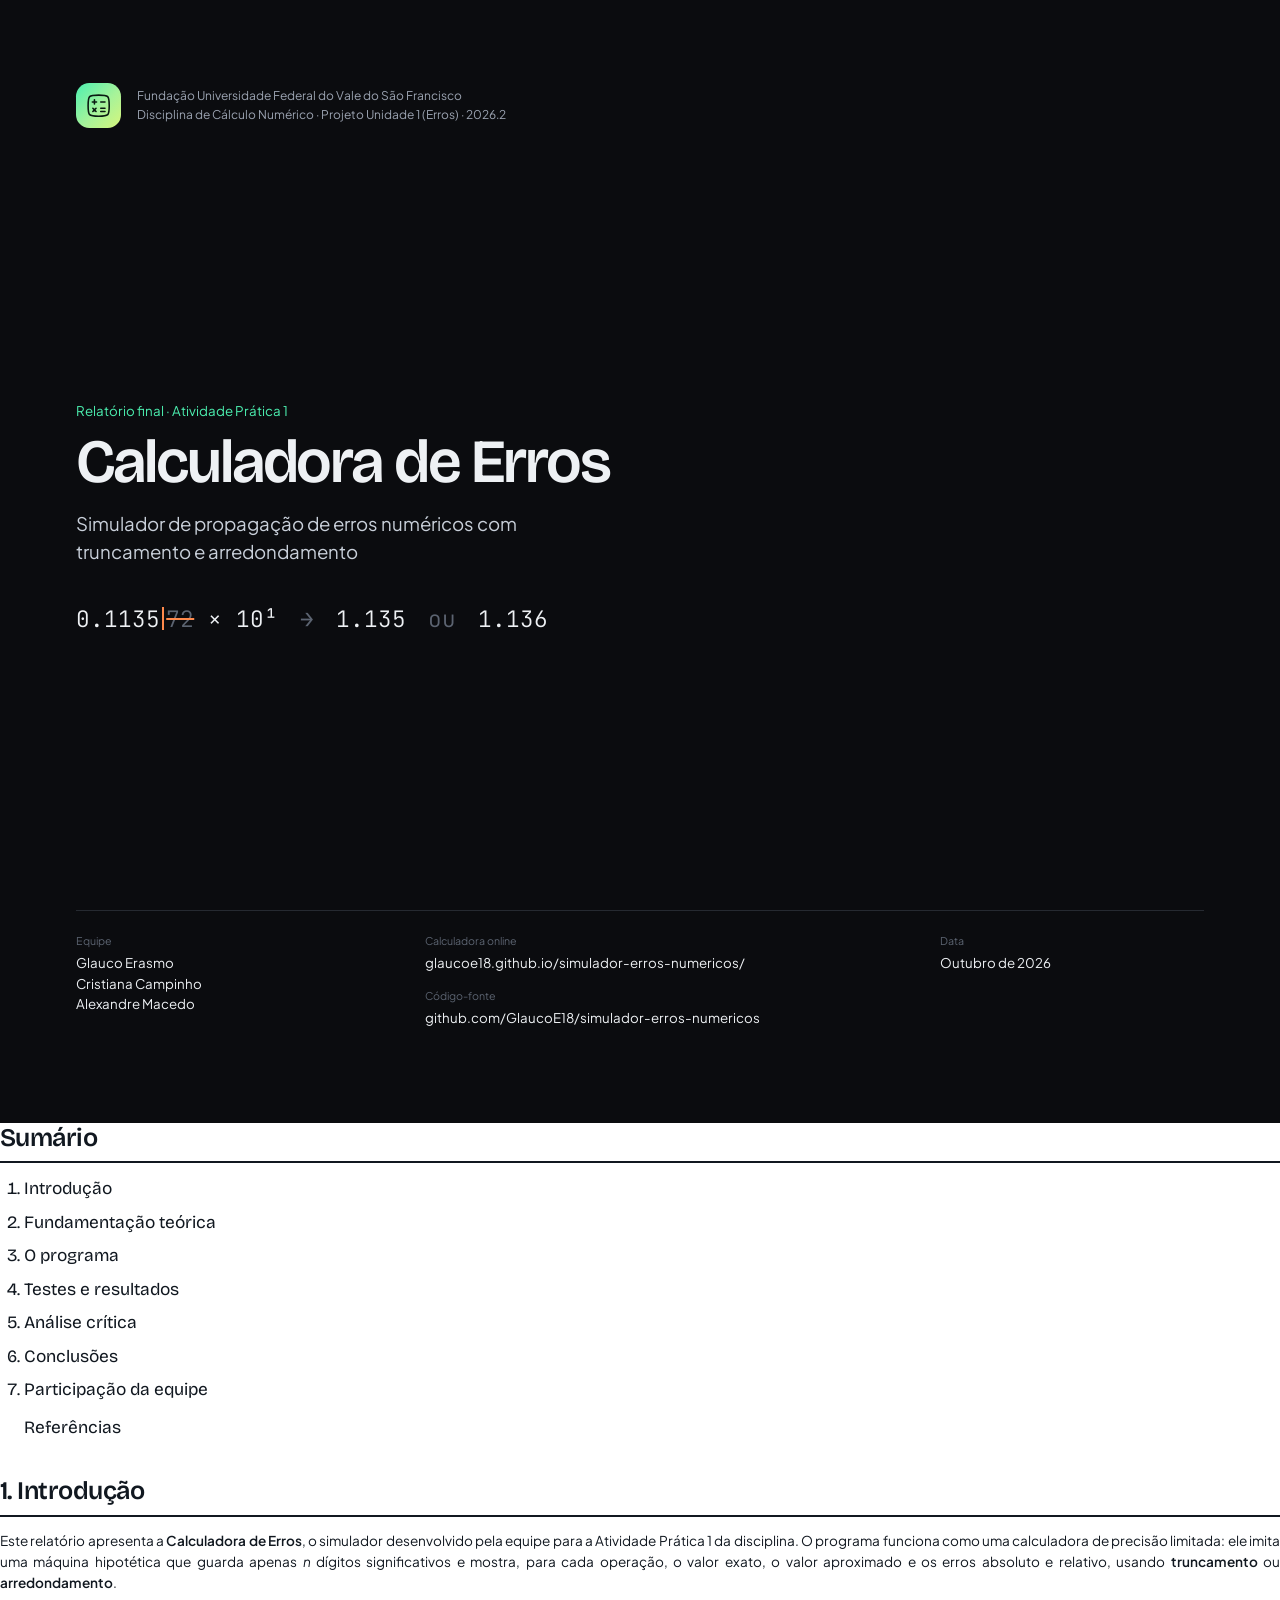
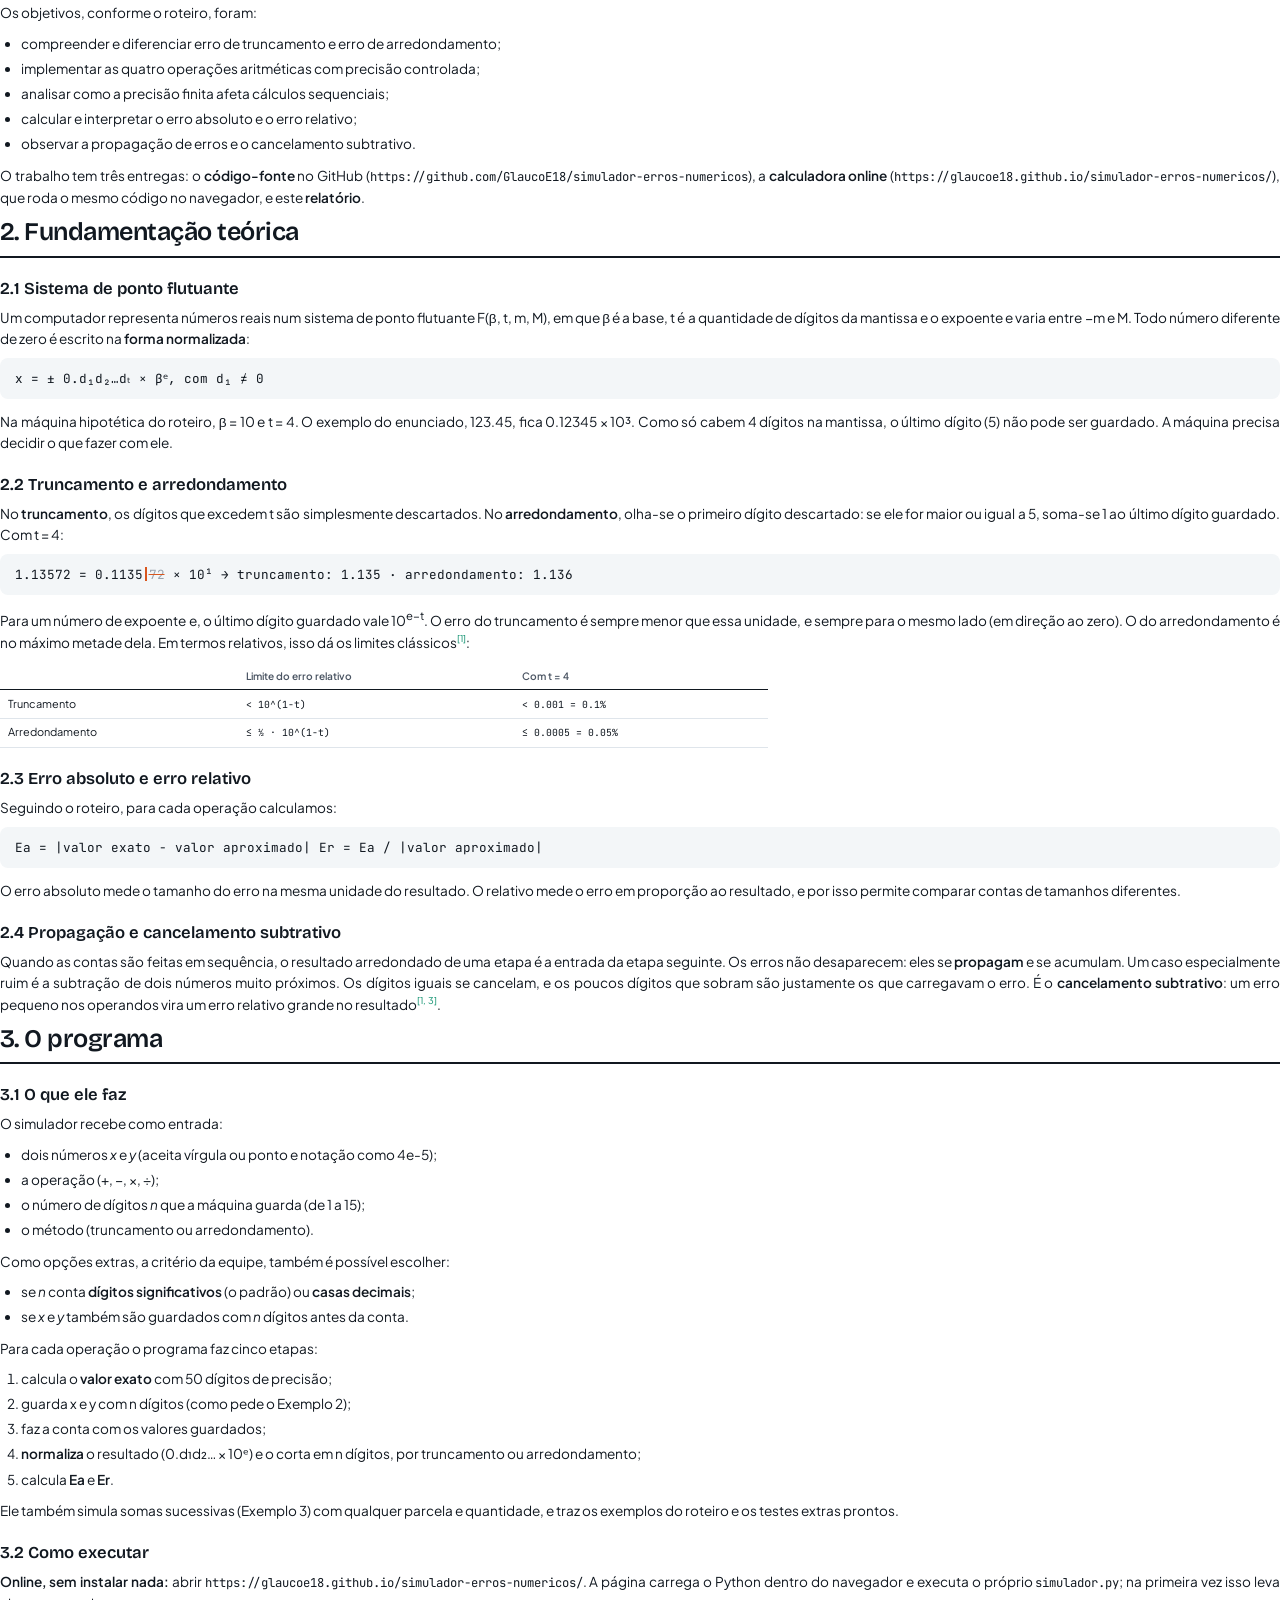
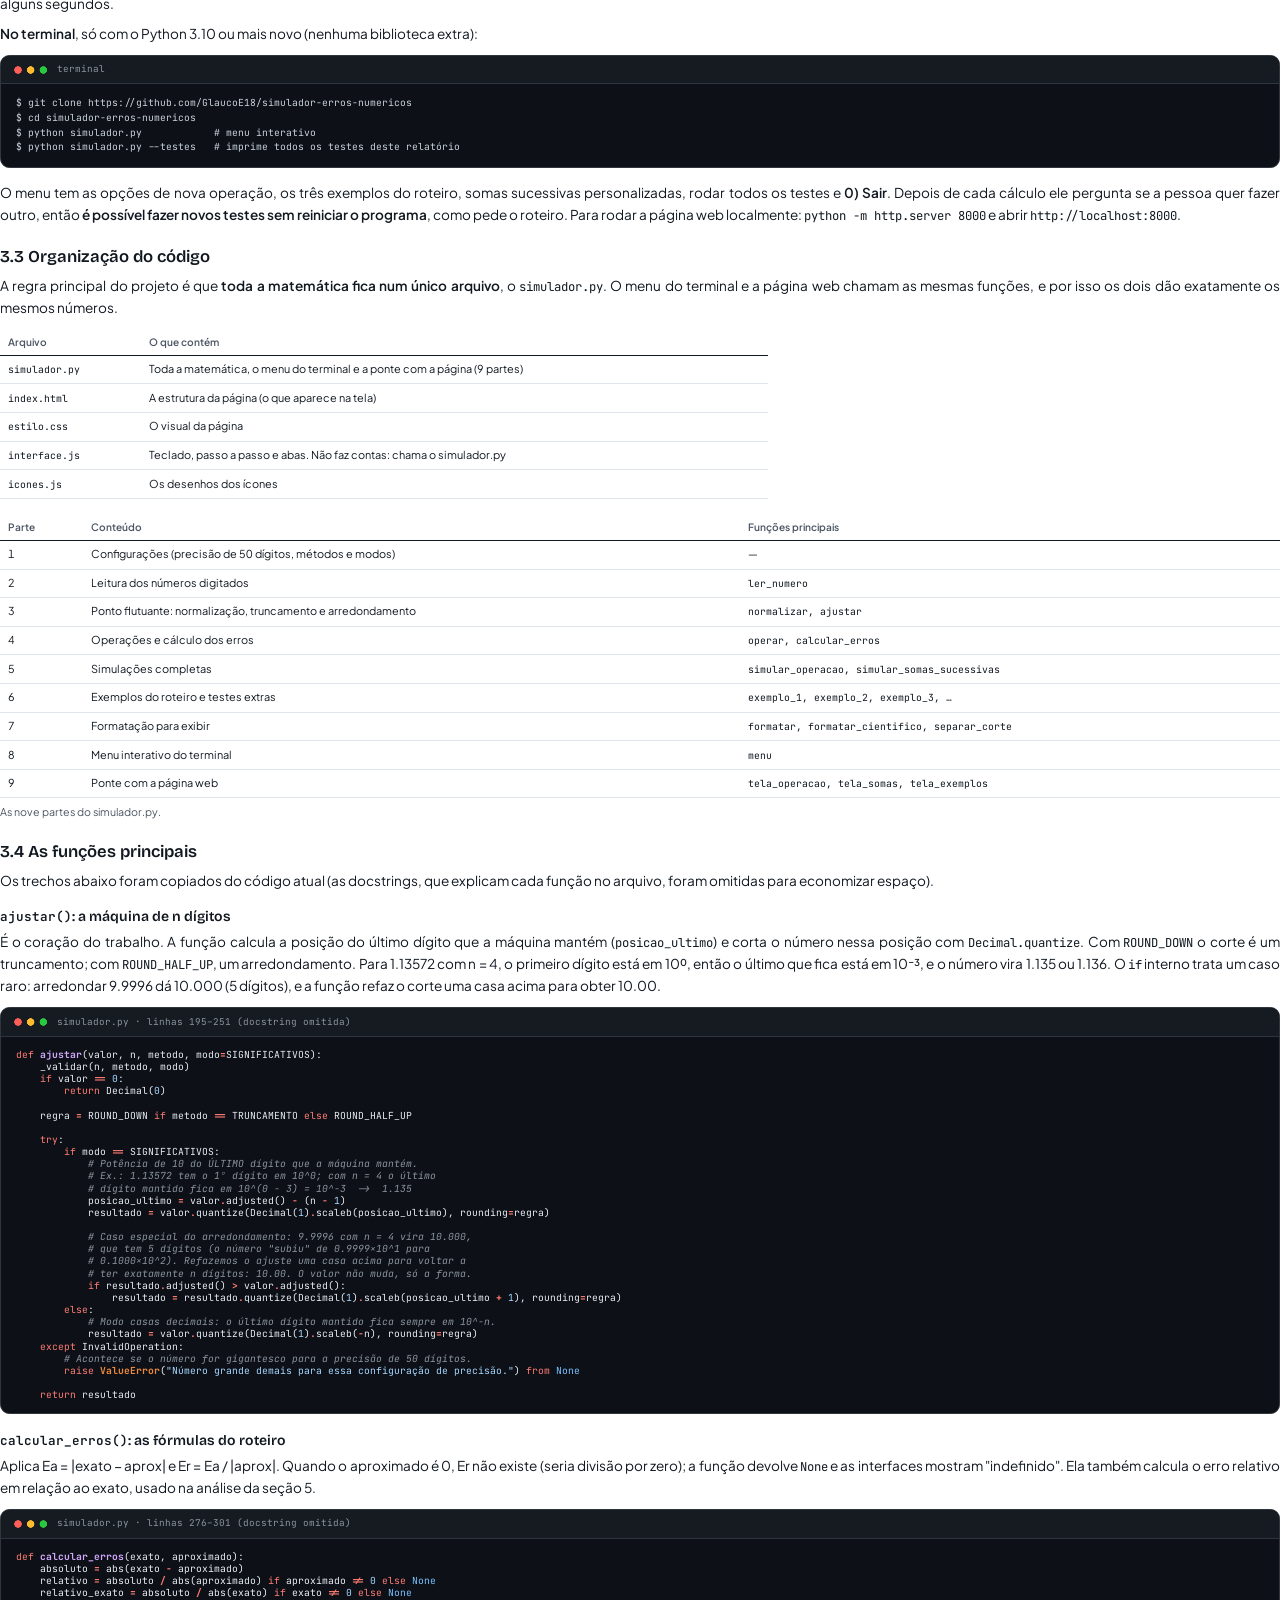
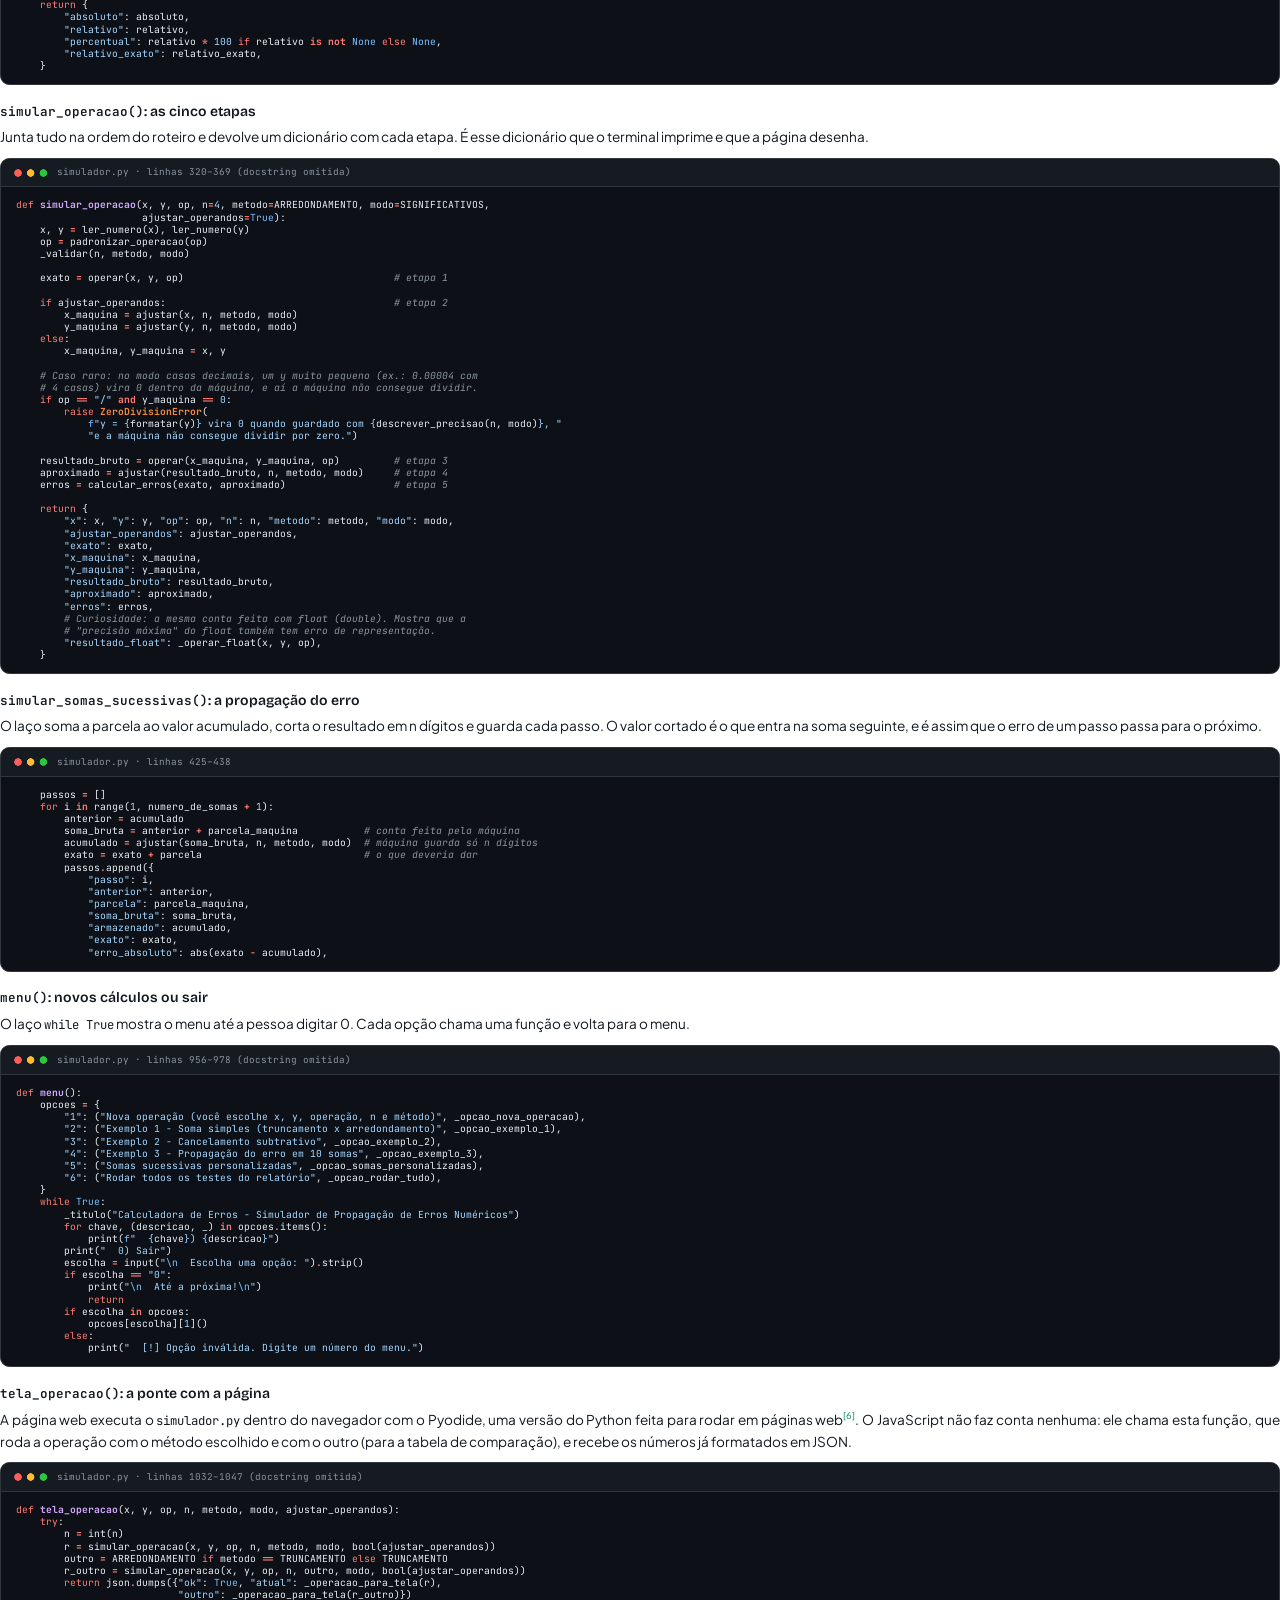
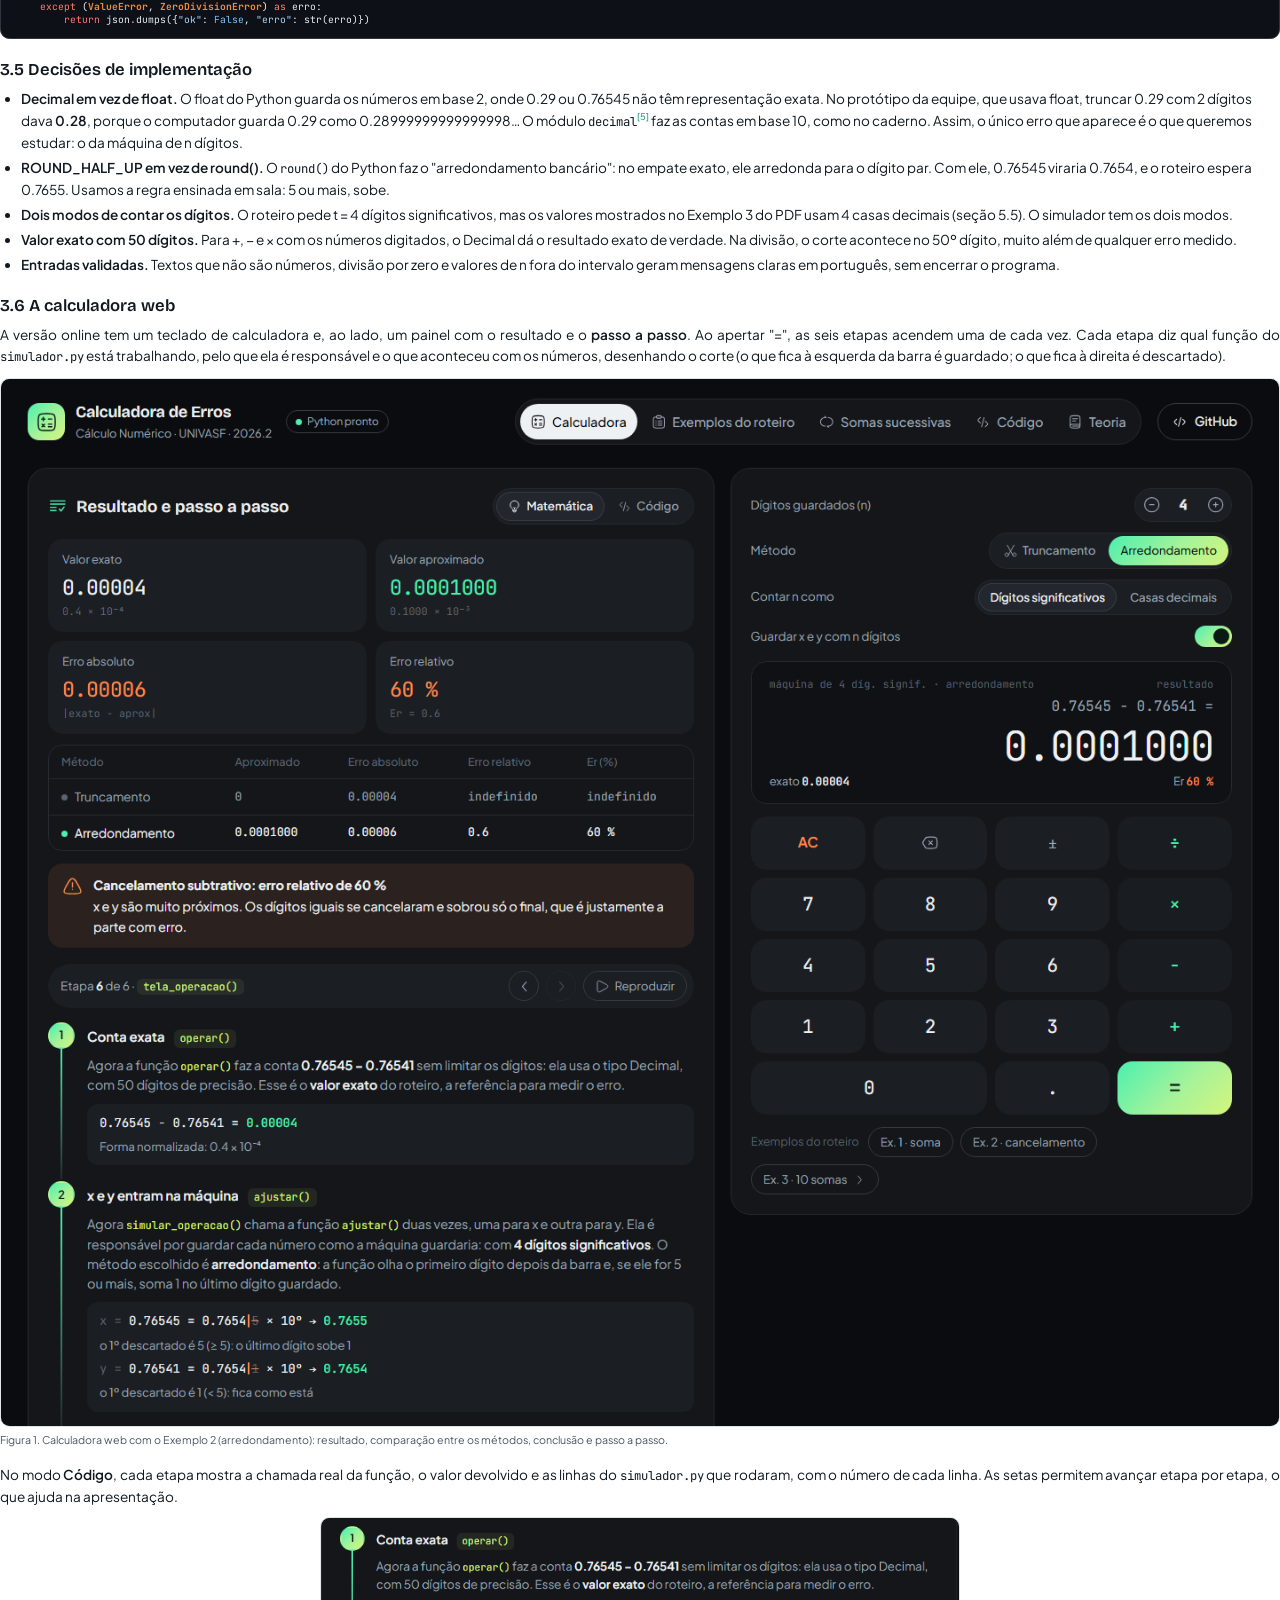
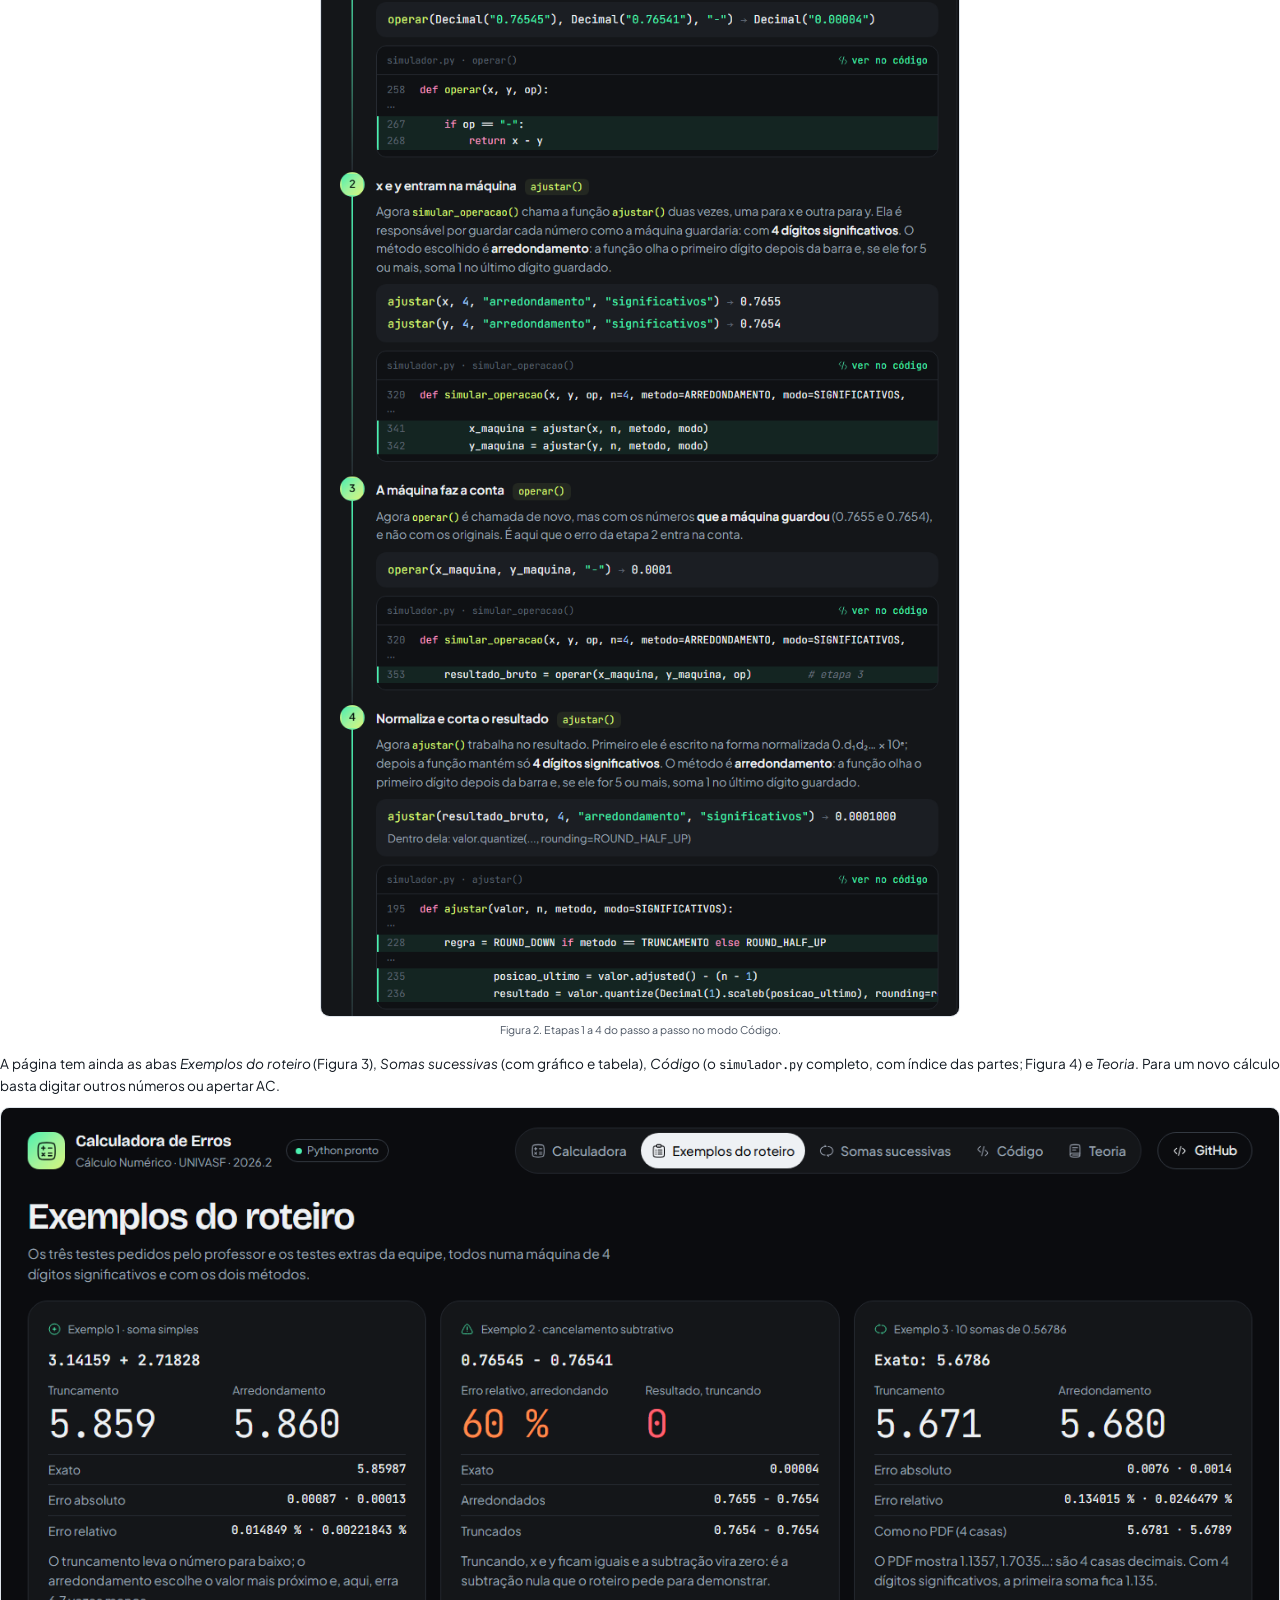
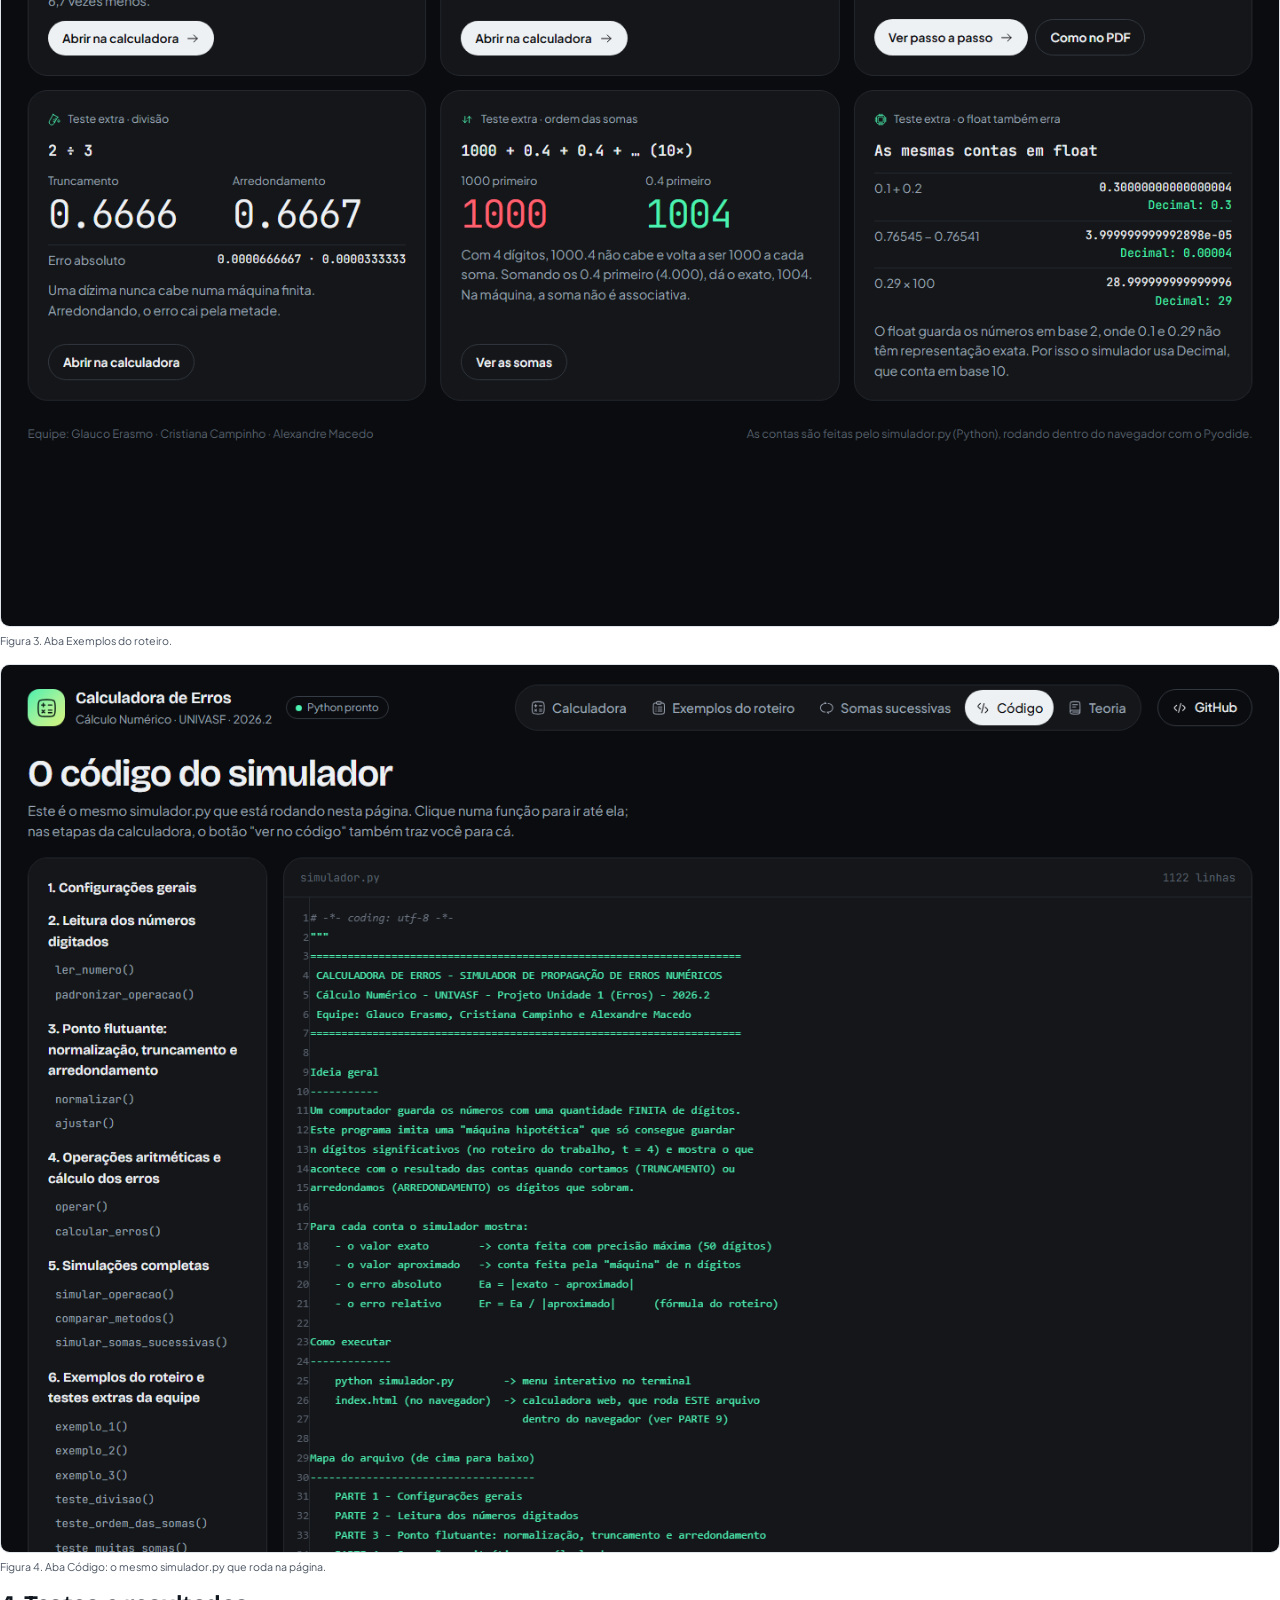
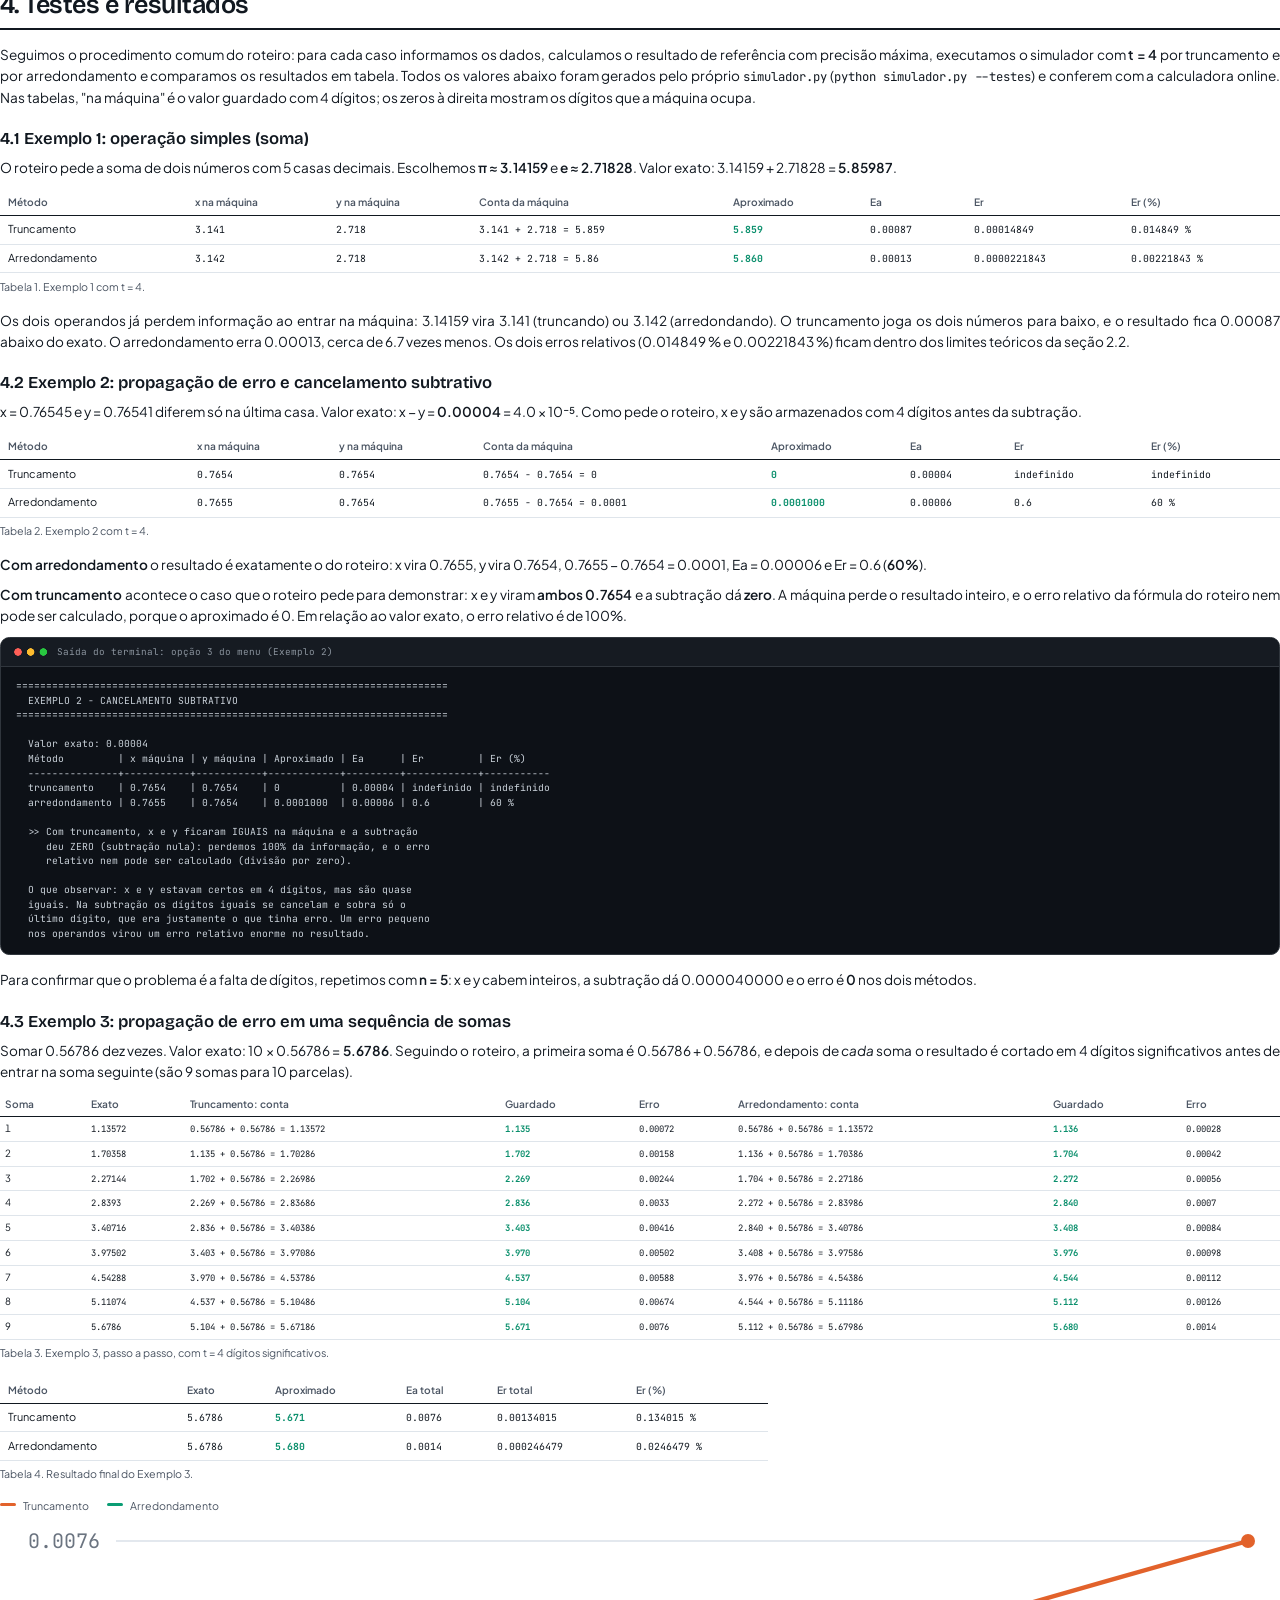
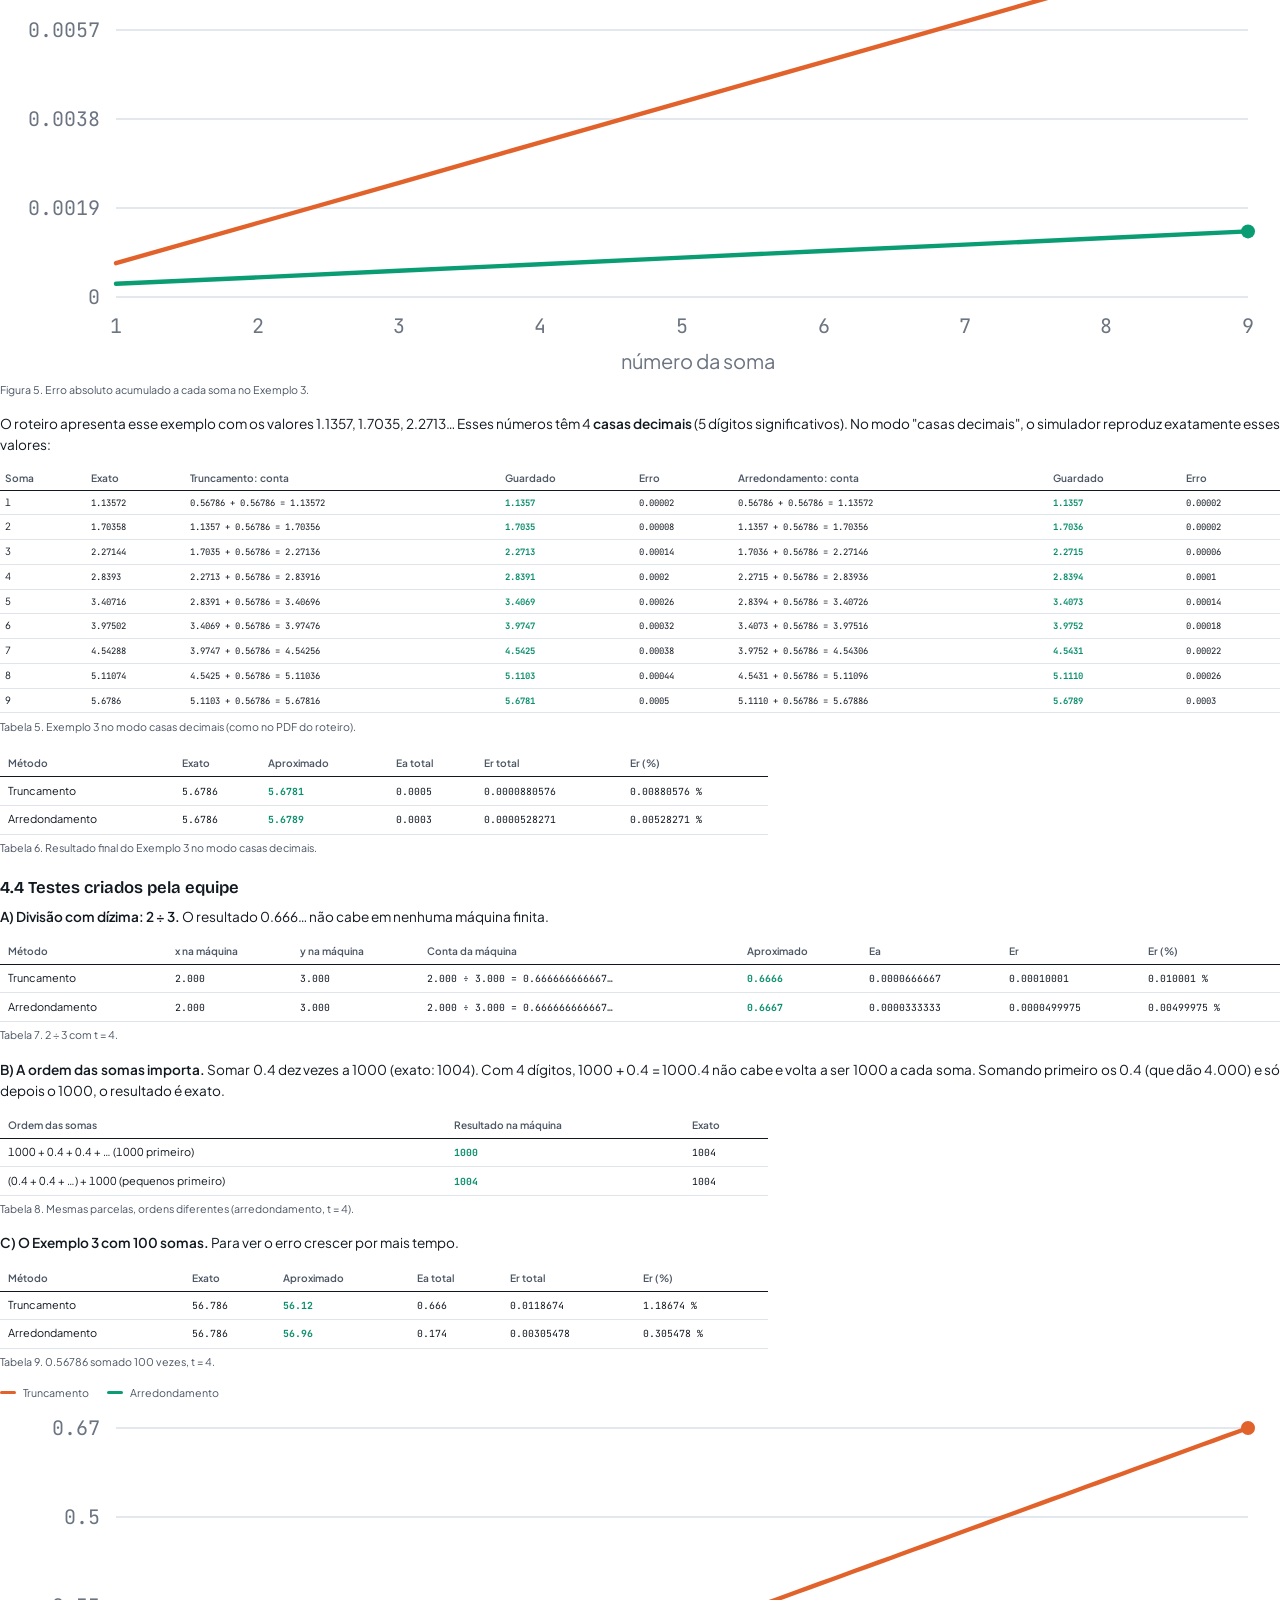
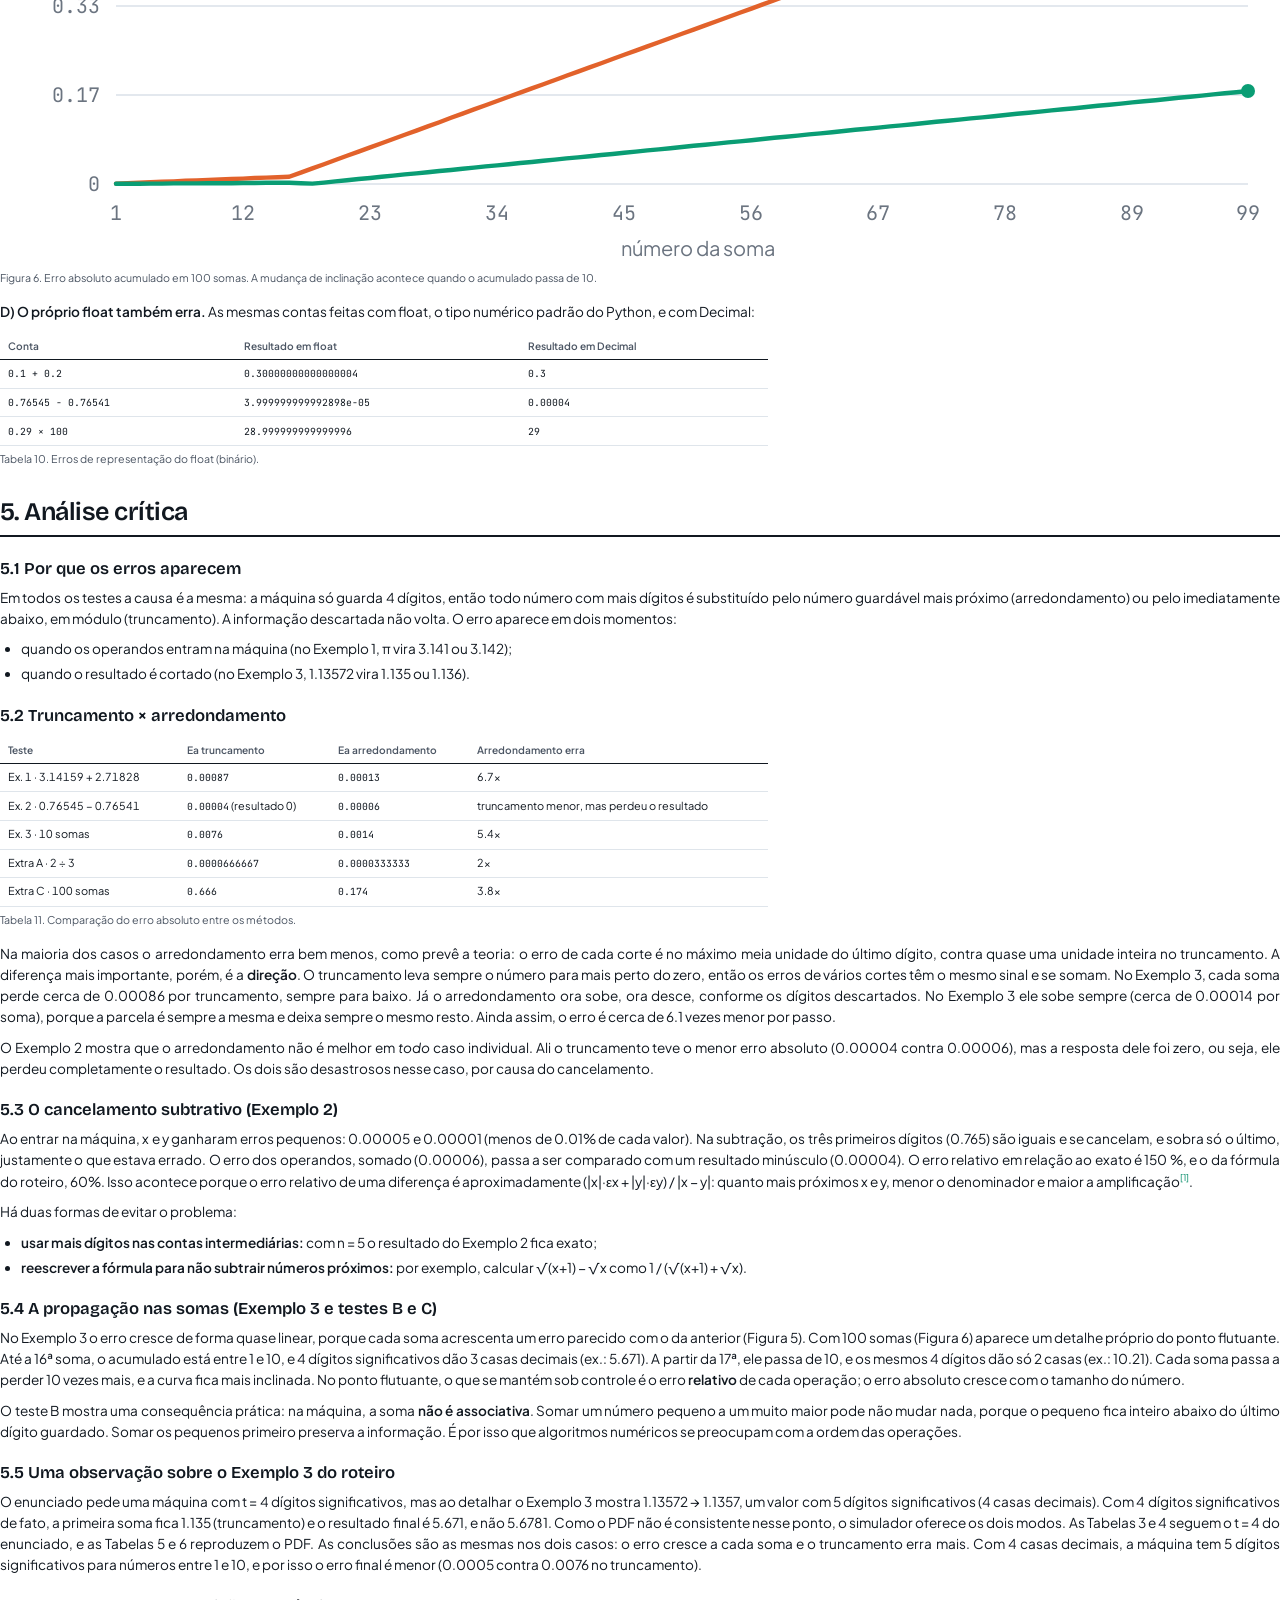
==== commit 76b1ecab: "Adiciona o ícone da calculadora na capa do relatório Co-Authored-By: Claude Opus 5.5 <noreply@anthro" ====
--- a/relatorio/relatorio.html
+++ b/relatorio/relatorio.html
@@ -67,7 +67,8 @@
 .capa { height: 297mm; background: #0b0c0f; color: #eef1f4; padding: 22mm 20mm; display: flex; flex-direction: column; justify-content: space-between; break-after: page; }
 .capa-topo { display: flex; gap: 12pt; align-items: center; font-size: 9pt; color: #9ba3b1; }
 .capa-topo p { margin: 0; text-align: left; }
-.logo { width: 34pt; height: 34pt; border-radius: 10pt; background: linear-gradient(135deg, #4cf0b0, #a6f39a 55%, #d6f57c); flex: none; }
+.logo { width: 34pt; height: 34pt; border-radius: 10pt; background: linear-gradient(135deg, #4cf0b0, #a6f39a 55%, #d6f57c); flex: none; display: grid; place-items: center; color: #0a1a12; }
+.logo svg { width: 19pt; height: 19pt; }
 .capa-rotulo { color: #4cf0b0; font-size: 10pt; margin-bottom: 8pt; text-align: left; }
 .capa h1 { font-family: var(--f-titulo); font-size: 46pt; font-weight: 600; letter-spacing: -.035em; line-height: 1; margin: 0 0 12pt; }
 .capa-sub { font-size: 14pt; color: #c9d0da; max-width: 120mm; text-align: left; }
@@ -83,7 +84,7 @@
 
 <section class="capa">
   <div class="capa-topo">
-    <span class="logo"></span>
+    <span class="logo"><svg viewBox="0 0 24 24" aria-hidden="true"><g fill="none" stroke="currentColor" stroke-linecap="round" stroke-width="1.5"><path d="M3.46447 20.5355C4.92893 22 7.28595 22 12 22C16.714 22 19.0711 22 20.5355 20.5355C22 19.0711 22 16.714 22 12C22 7.28595 22 4.92893 20.5355 3.46447C19.0711 2 16.714 2 12 2C7.28595 2 4.92893 2 3.46447 3.46447C2 4.92893 2 7.28595 2 12C2 16.714 2 19.0711 3.46447 20.5355Z"/><path d="M18 8.49998H14M18 14.5H14M18 17.5H14M10 8.49999H8M8 8.49999L6 8.49999M8 8.49999L8 6.49998M8 8.49999L8 10.5M9.5 14.5L8.00001 16M8.00001 16L6.50001 17.5M8.00001 16L6.5 14.5M8.00001 16L9.49999 17.5"/></g></svg></span>
     <div><p>Fundação Universidade Federal do Vale do São Francisco</p><p>Disciplina de Cálculo Numérico · Projeto Unidade 1 (Erros) · 2026.2</p></div>
   </div>
   <div class="capa-meio">
